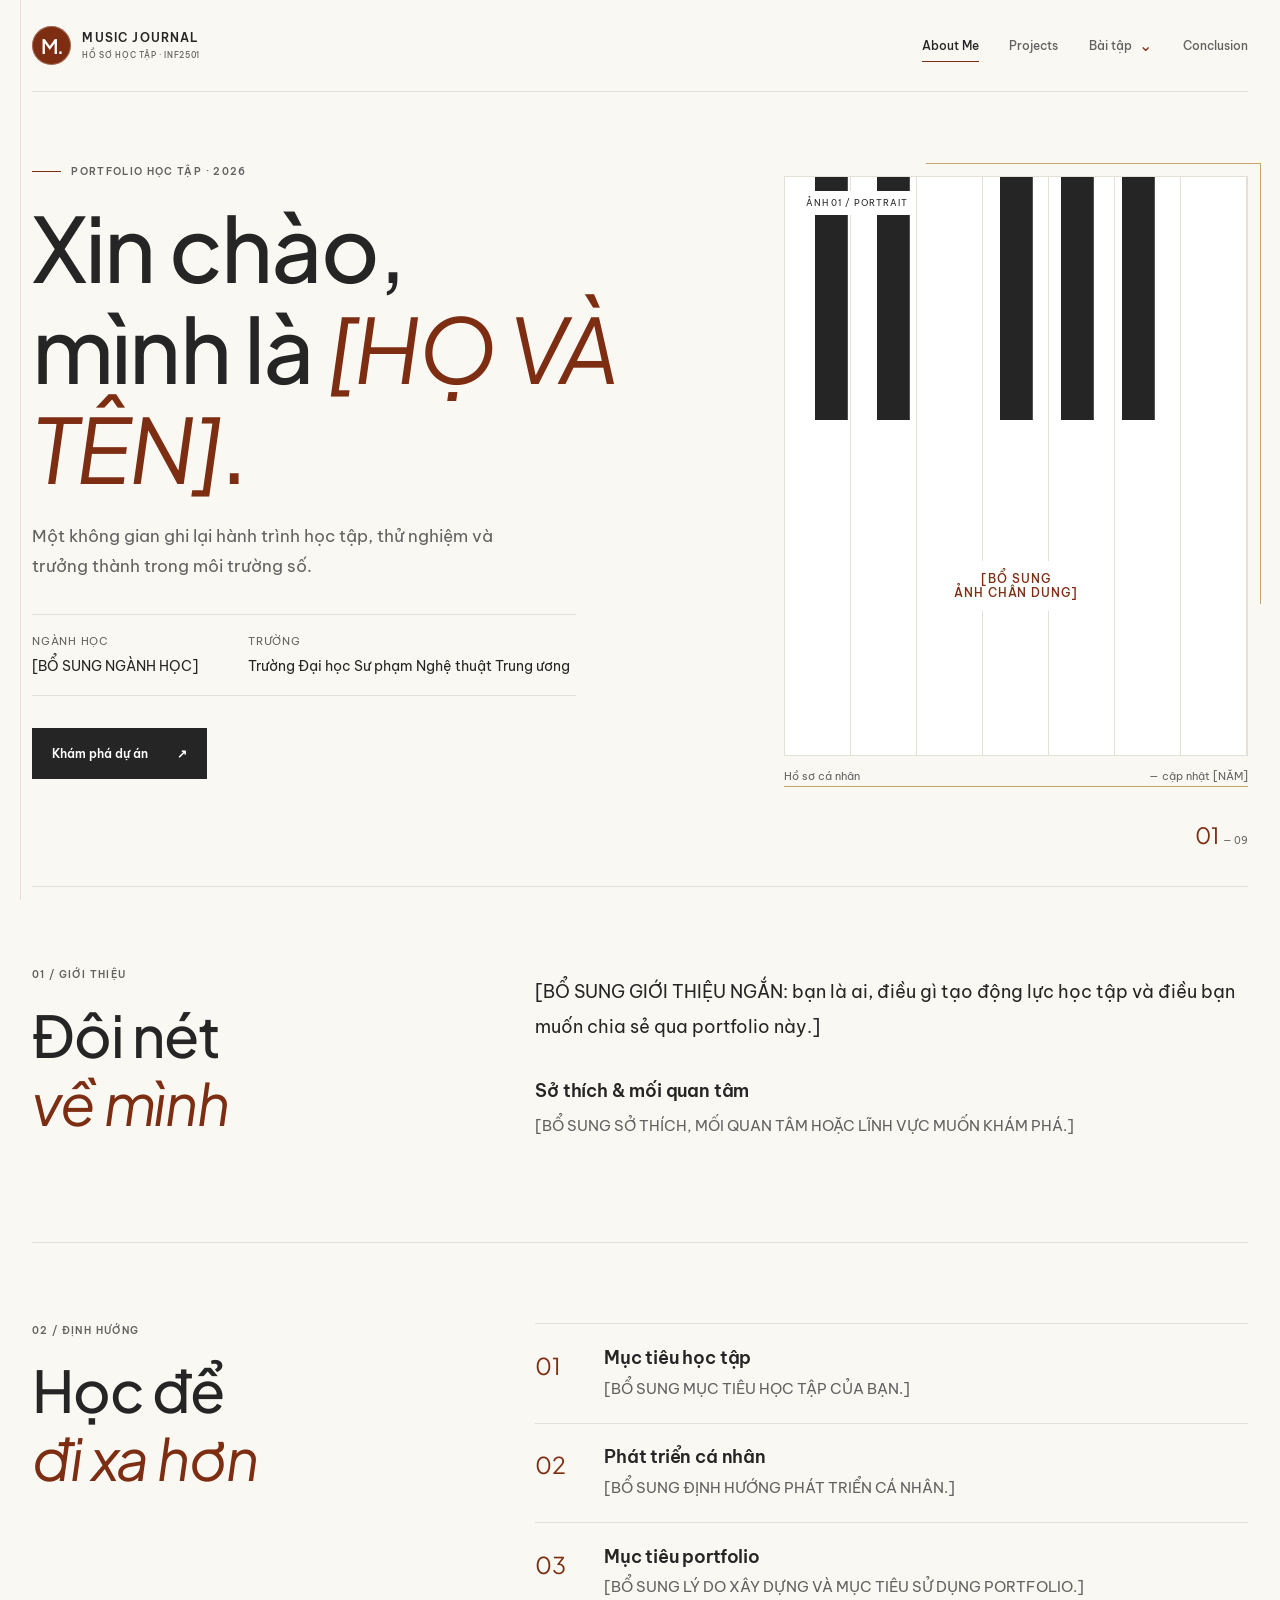
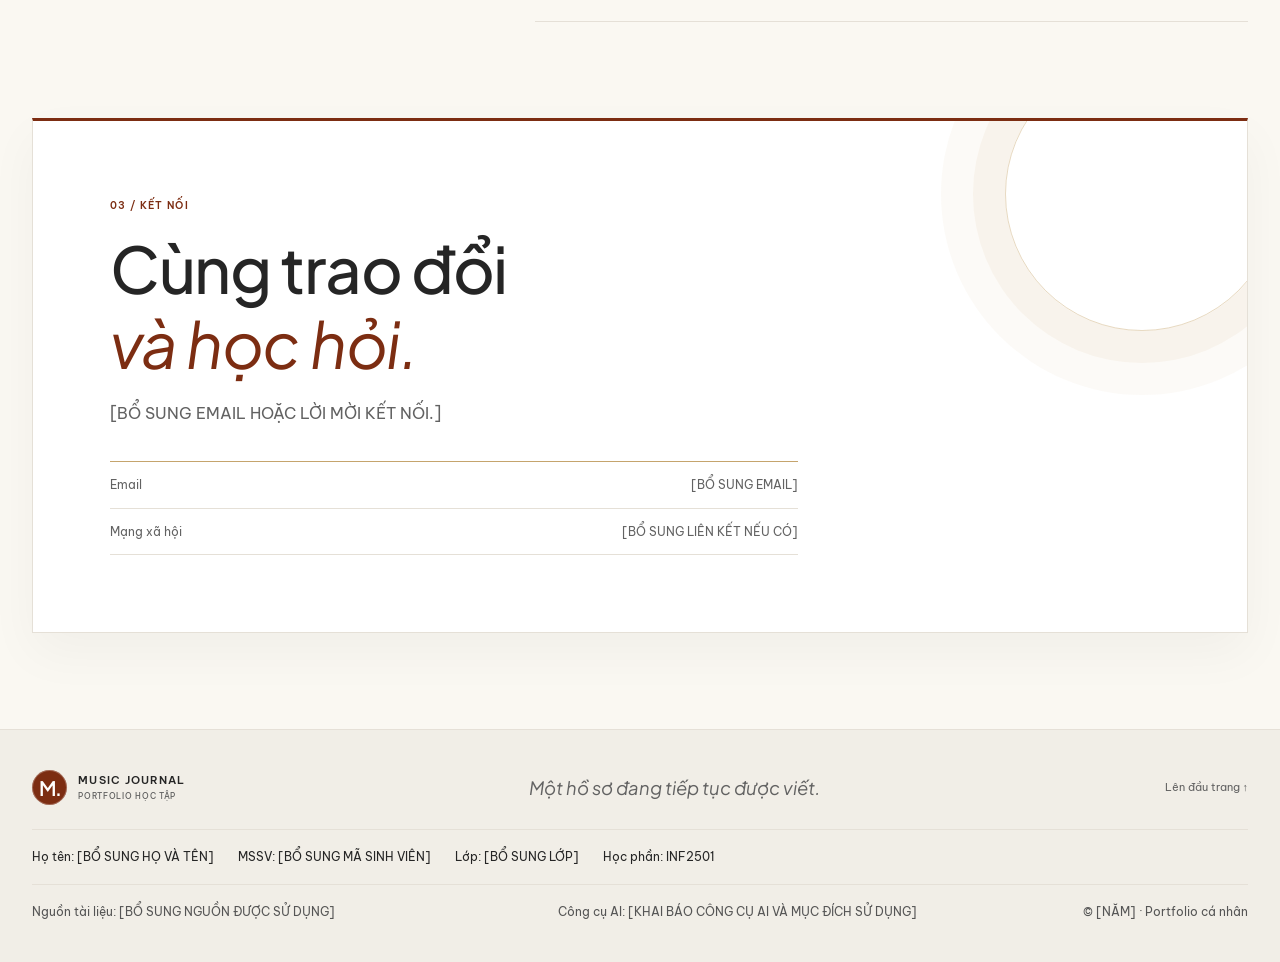
==== index.html @ 9651d05f "Initial commit" ====
<!doctype html>
<html lang="vi">
<head>
  <meta charset="utf-8">
  <meta name="viewport" content="width=device-width, initial-scale=1">
  <meta name="description" content="Portfolio học tập cá nhân — học phần Nhập môn Công nghệ số và ứng dụng trí tuệ nhân tạo, INF2501.">
  <meta name="theme-color" content="#faf8f2">
  <title>About Me — Music Journal | INF2501</title>
  <link rel="icon" href="assets/images/favicon.svg" type="image/svg+xml">
  <link rel="stylesheet" href="assets/css/style.css">
  <script src="assets/js/main.js" defer></script>
</head>
<body>
  <a class="skip-link" href="#main">Bỏ qua điều hướng</a>
  <header class="site-header">
    <a class="wordmark" href="index.html" aria-label="Music Journal — trang About Me"><span class="wordmark__mark" aria-hidden="true">M.</span><span>MUSIC JOURNAL<small>HỒ SƠ HỌC TẬP · INF2501</small></span></a>
    <nav class="site-nav" id="primary-navigation" aria-label="Điều hướng chính">
      <a href="index.html" aria-current="page">About Me</a>
      <a href="projects.html">Projects</a>
      <details class="nav-dropdown">
        <summary><span>Bài tập</span><span aria-hidden="true">⌄</span></summary>
        <ul class="nav-dropdown__list">
          <li><a href="projects/bai-tap-1.html">Bài tập 01</a></li><li><a href="projects/bai-tap-2.html">Bài tập 02</a></li>
          <li><a href="projects/bai-tap-3.html">Bài tập 03</a></li><li><a href="projects/bai-tap-4.html">Bài tập 04</a></li>
          <li><a href="projects/bai-tap-5.html">Bài tập 05</a></li><li><a href="projects/bai-tap-6.html">Bài tập 06</a></li>
        </ul>
      </details>
      <a href="conclusion.html">Conclusion</a>
    </nav>
    <button class="menu-toggle" type="button" aria-expanded="false" aria-controls="primary-navigation"><span class="menu-toggle__label">Mở menu</span><span class="menu-toggle__icon" aria-hidden="true"></span></button>
  </header>
  <main id="main">
    <section class="hero page-shell" aria-labelledby="hero-title">
      <div class="hero__copy">
        <p class="eyebrow"><span class="eyebrow__rule" aria-hidden="true"></span> PORTFOLIO HỌC TẬP · 2026</p>
        <h1 id="hero-title">Xin chào,<br>mình là <em>[HỌ VÀ TÊN]</em><span class="hero__period">.</span></h1>
        <p class="hero__intro">Một không gian ghi lại hành trình học tập, thử nghiệm và trưởng thành trong môi trường số.</p>
        <dl class="profile-facts">
          <div><dt>Ngành học</dt><dd>[BỔ SUNG NGÀNH HỌC]</dd></div>
          <div><dt>Trường</dt><dd>Trường Đại học Sư phạm Nghệ thuật Trung ương</dd></div>
        </dl>
        <a class="button button--primary" href="projects.html">Khám phá dự án <span aria-hidden="true">↗</span></a>
      </div>
      <figure class="portrait-frame">
        <div class="media-placeholder media-placeholder--portrait" role="img" aria-label="Vị trí bổ sung ảnh chân dung cá nhân">
          <span class="media-placeholder__index">ẢNH 01 / PORTRAIT</span><span class="media-placeholder__prompt">[BỔ SUNG<br>ẢNH CHÂN DUNG]</span>
        </div>
        <figcaption>Hồ sơ cá nhân <span>— cập nhật [NĂM]</span></figcaption>
      </figure>
      <div class="hero__index" aria-hidden="true">01 <span>— 09</span></div>
    </section>

    <section class="intro-section page-shell section-rule" aria-labelledby="intro-title">
      <div class="section-heading"><p class="eyebrow">01 / GIỚI THIỆU</p><h2 id="intro-title">Đôi nét<br><em>về mình</em></h2></div>
      <div class="prose"><p>[BỔ SUNG GIỚI THIỆU NGẮN: bạn là ai, điều gì tạo động lực học tập và điều bạn muốn chia sẻ qua portfolio này.]</p><h3>Sở thích & mối quan tâm</h3><p>[BỔ SUNG SỞ THÍCH, MỐI QUAN TÂM HOẶC LĨNH VỰC MUỐN KHÁM PHÁ.]</p></div>
    </section>

    <section class="goals-section page-shell section-rule" aria-labelledby="goals-title">
      <div class="section-heading"><p class="eyebrow">02 / ĐỊNH HƯỚNG</p><h2 id="goals-title">Học để<br><em>đi xa hơn</em></h2></div>
      <div class="goal-list">
        <article class="goal-item"><span class="goal-item__number">01</span><div><h3>Mục tiêu học tập</h3><p>[BỔ SUNG MỤC TIÊU HỌC TẬP CỦA BẠN.]</p></div></article>
        <article class="goal-item"><span class="goal-item__number">02</span><div><h3>Phát triển cá nhân</h3><p>[BỔ SUNG ĐỊNH HƯỚNG PHÁT TRIỂN CÁ NHÂN.]</p></div></article>
        <article class="goal-item"><span class="goal-item__number">03</span><div><h3>Mục tiêu portfolio</h3><p>[BỔ SUNG LÝ DO XÂY DỰNG VÀ MỤC TIÊU SỬ DỤNG PORTFOLIO.]</p></div></article>
      </div>
    </section>

    <section class="contact-band page-shell" aria-labelledby="contact-title">
      <p class="eyebrow">03 / KẾT NỐI</p><h2 id="contact-title">Cùng trao đổi<br><em>và học hỏi.</em></h2>
      <p>[BỔ SUNG EMAIL HOẶC LỜI MỜI KẾT NỐI.]</p>
      <ul class="link-list"><li><span>Email</span><span>[BỔ SUNG EMAIL]</span></li><li><span>Mạng xã hội</span><span>[BỔ SUNG LIÊN KẾT NẾU CÓ]</span></li></ul>
    </section>
  </main>
  <footer class="site-footer">
    <div class="site-footer__top"><a class="wordmark wordmark--footer" href="index.html"><span class="wordmark__mark" aria-hidden="true">M.</span><span>MUSIC JOURNAL<small>PORTFOLIO HỌC TẬP</small></span></a><p>Một hồ sơ đang tiếp tục được viết.</p><a class="back-to-top" href="#main">Lên đầu trang ↑</a></div>
    <div class="site-footer__meta"><span>Họ tên: [BỔ SUNG HỌ VÀ TÊN]</span><span>MSSV: [BỔ SUNG MÃ SINH VIÊN]</span><span>Lớp: [BỔ SUNG LỚP]</span><span>Học phần: INF2501</span></div>
    <div class="site-footer__credits"><p>Nguồn tài liệu: [BỔ SUNG NGUỒN ĐƯỢC SỬ DỤNG]</p><p>Công cụ AI: [KHAI BÁO CÔNG CỤ AI VÀ MỤC ĐÍCH SỬ DỤNG]</p><small>© [NĂM] · Portfolio cá nhân</small></div>
  </footer>
</body>
</html>
---- assets/css/style.css ----
@import url("https://fonts.googleapis.com/css2?family=Be+Vietnam+Pro:wght@400;500;600;700&family=Plus+Jakarta+Sans:wght@400;500;600;700&display=swap");

:root {
  color-scheme: light;
  --paper: #faf8f2;
  --surface: #ffffff;
  --ink: #252525;
  --muted: #626262;
  --accent: #7c2d12;
  --moss: #626262;
  --line: #e5e0d7;
  --line-dark: #c5a46d;
  --display: "Plus Jakarta Sans", "Segoe UI", Arial, sans-serif;
  --sans: "Be Vietnam Pro", "Segoe UI", Arial, sans-serif;
  --space-1: 0.5rem;
  --space-2: 1rem;
  --space-3: 1.5rem;
  --space-4: 2rem;
  --space-5: 3rem;
  --space-6: 4rem;
  --space-7: 6rem;
  --shell: 75rem;
  --ease: 180ms ease;
}

* {
  box-sizing: border-box;
}

html {
  scroll-behavior: smooth;
  scroll-padding-top: 6rem;
}

body {
  min-width: 0;
  margin: 0;
  color: var(--ink);
  background: var(--paper);
  font-family: var(--sans);
  font-size: 0.95rem;
  line-height: 1.75;
  text-rendering: optimizeLegibility;
  -webkit-font-smoothing: antialiased;
}

body::before {
  position: fixed;
  z-index: -1;
  inset: 0 auto 0 max(1.25rem, calc((100vw - var(--shell)) / 2 - 2rem));
  width: 1px;
  background: rgb(166 70 50 / 12%);
  content: "";
  pointer-events: none;
}

::selection {
  color: var(--surface);
  background: var(--accent);
}

a {
  color: inherit;
  text-decoration: none;
}

a:hover {
  color: var(--accent);
}

a:focus-visible,
button:focus-visible,
summary:focus-visible {
  outline: 2px solid var(--accent);
  outline-offset: 4px;
}

button,
input,
textarea,
select {
  font: inherit;
}

img,
video,
iframe,
embed,
object {
  display: block;
  max-width: 100%;
}

figure,
p,
h1,
h2,
h3,
dl,
ul,
ol {
  margin-top: 0;
}

figure {
  margin-inline: 0;
}

h1,
h2,
h3 {
  color: var(--ink);
}

h1,
h2 {
  font-family: var(--display);
  font-weight: 500;
  letter-spacing: -0.02em;
  line-height: 1.17;
}

h1 em,
h2 em {
  color: var(--accent);
  font-weight: 400;
}

.page-shell {
  width: min(var(--shell), calc(100% - 3rem));
  margin-inline: auto;
}

.skip-link {
  position: fixed;
  z-index: 20;
  top: 0.75rem;
  left: 0.75rem;
  padding: 0.65rem 1rem;
  transform: translateY(-160%);
  color: var(--surface);
  background: var(--ink);
}

.skip-link:focus {
  transform: translateY(0);
}

/* Shared masthead and navigation */
.site-header {
  position: relative;
  z-index: 10;
  display: flex;
  min-height: 5.5rem;
  align-items: center;
  justify-content: space-between;
  gap: var(--space-4);
  width: min(var(--shell), calc(100% - 3rem));
  margin-inline: auto;
  border-bottom: 1px solid var(--line);
}

.wordmark {
  display: inline-flex;
  flex: 0 0 auto;
  align-items: center;
  gap: 0.7rem;
  color: var(--ink);
  font-size: 0.73rem;
  font-weight: 600;
  letter-spacing: 0.12em;
  line-height: 1.25;
}

.wordmark:hover {
  color: var(--ink);
}

.wordmark__mark {
  display: grid;
  width: 2.45rem;
  aspect-ratio: 1;
  place-items: center;
  color: var(--paper);
  background: var(--ink);
  font-family: var(--display);
  font-size: 1.25rem;
  letter-spacing: -0.06em;
}

.wordmark small {
  display: block;
  margin-top: 0.28rem;
  color: var(--muted);
  font-size: 0.53rem;
  font-weight: 500;
  letter-spacing: 0.1em;
}

.site-nav {
  display: flex;
  align-items: center;
  gap: clamp(1.1rem, 2.4vw, 2.25rem);
  color: var(--muted);
  font-size: 0.78rem;
  font-weight: 500;
}

.site-nav > a,
.nav-dropdown summary {
  position: relative;
  display: inline-flex;
  min-height: 2.75rem;
  align-items: center;
  gap: 0.45rem;
  transition: color var(--ease);
}

.site-nav > a::after,
.nav-dropdown summary::after {
  position: absolute;
  right: 0;
  bottom: 0.35rem;
  left: 0;
  height: 1px;
  transform: scaleX(0);
  transform-origin: left;
  background: var(--accent);
  content: "";
  transition: transform var(--ease);
}

.site-nav > a:hover,
.nav-dropdown summary:hover {
  color: var(--ink);
}

.site-nav > a:hover::after,
.site-nav > a[aria-current="page"]::after,
.nav-dropdown summary:hover::after {
  transform: scaleX(1);
}

.site-nav > a[aria-current="page"] {
  color: var(--ink);
}

.nav-dropdown {
  position: relative;
}

.nav-dropdown summary {
  cursor: pointer;
  list-style: none;
}

.nav-dropdown summary::-webkit-details-marker {
  display: none;
}

.nav-dropdown summary > span:last-child {
  color: var(--accent);
  font-size: 1rem;
  transition: transform var(--ease);
}

.nav-dropdown[open] summary > span:last-child {
  transform: rotate(180deg);
}

.nav-dropdown__list {
  position: absolute;
  top: calc(100% + 0.55rem);
  left: -1rem;
  display: grid;
  min-width: 12.5rem;
  gap: 0.15rem;
  margin: 0;
  padding: 0.65rem;
  border: 1px solid var(--line);
  background: var(--surface);
  box-shadow: 0 1rem 2rem rgb(32 37 34 / 9%);
  list-style: none;
}

.nav-dropdown__list a {
  display: block;
  padding: 0.55rem 0.7rem;
  color: var(--muted);
  font-size: 0.74rem;
  transition: color var(--ease), background var(--ease);
}

.nav-dropdown__list a:hover,
.nav-dropdown__list a[aria-current="page"] {
  color: var(--accent);
  background: var(--paper);
}

.menu-toggle {
  display: none;
  border: 0;
  color: var(--ink);
  background: transparent;
  cursor: pointer;
}

.menu-toggle__label {
  font-size: 0.72rem;
}

.menu-toggle__icon {
  display: inline-block;
  width: 1.15rem;
  height: 0.75rem;
  border-top: 1px solid currentColor;
  border-bottom: 1px solid currentColor;
}

/* Type and recurring editorial details */
.eyebrow {
  display: flex;
  align-items: center;
  gap: 0.65rem;
  margin-bottom: 1.1rem;
  color: var(--moss);
  font-size: 0.65rem;
  font-weight: 600;
  letter-spacing: 0.13em;
  line-height: 1.5;
}

.eyebrow__rule {
  display: inline-block;
  width: 1.8rem;
  height: 1px;
  background: var(--accent);
}

.section-rule {
  border-top: 1px solid var(--line);
}

.section-heading h2 {
  margin-bottom: 0;
  font-size: clamp(2.5rem, 4vw, 4.1rem);
}

.prose,
.assignment-section__content {
  max-width: 43rem;
  color: var(--muted);
}

.prose p,
.assignment-section__content > p {
  margin-bottom: 1.4rem;
}

.prose h3,
.assignment-section__content h3 {
  margin: 2.2rem 0 0.65rem;
  color: var(--ink);
  font-family: var(--display);
  font-size: 1.55rem;
  font-weight: 400;
  line-height: 1.25;
}

/* About: portrait-led opening and personal notes */
.hero {
  position: relative;
  display: grid;
  min-height: 41rem;
  grid-template-columns: minmax(0, 1.12fr) minmax(18rem, 0.88fr);
  align-items: center;
  gap: clamp(3rem, 8vw, 8rem);
  padding-block: 5rem var(--space-7);
}

.hero__copy {
  position: relative;
  z-index: 1;
  padding-bottom: 1.2rem;
}

.hero h1 {
  max-width: 11ch;
  margin-bottom: 1.5rem;
  font-size: clamp(4rem, 7.5vw, 7.4rem);
  line-height: 0.98;
}

.hero h1 em {
  overflow-wrap: anywhere;
}

.hero__period {
  color: var(--accent);
}

.hero__intro {
  max-width: 34rem;
  margin-bottom: var(--space-4);
  color: var(--muted);
  font-size: 1.02rem;
}

.profile-facts {
  display: grid;
  max-width: 34rem;
  grid-template-columns: 0.75fr 1.25fr;
  gap: 1.2rem;
  margin: 0 0 2rem;
  padding-block: 1.1rem;
  border-top: 1px solid var(--line);
  border-bottom: 1px solid var(--line);
}

.profile-facts dt {
  margin-bottom: 0.25rem;
  color: var(--muted);
  font-size: 0.68rem;
  letter-spacing: 0.07em;
  text-transform: uppercase;
}

.profile-facts dd {
  margin: 0;
  color: var(--ink);
  font-size: 0.78rem;
  line-height: 1.6;
}

.button {
  display: inline-flex;
  min-height: 3.2rem;
  align-items: center;
  justify-content: center;
  gap: 1.8rem;
  padding: 0.75rem 1.2rem;
  border: 1px solid var(--ink);
  font-size: 0.77rem;
  font-weight: 600;
  transition: color var(--ease), background var(--ease), border-color var(--ease), transform var(--ease);
}

.button--primary {
  color: var(--surface);
  background: var(--ink);
}

.button--primary:hover {
  transform: translateY(-2px);
  border-color: var(--accent);
  color: var(--surface);
  background: var(--accent);
}

.portrait-frame {
  position: relative;
  width: 100%;
  max-width: 28rem;
  justify-self: end;
  margin: 0;
}

.portrait-frame::before {
  position: absolute;
  z-index: -1;
  top: -1.1rem;
  right: -1.1rem;
  width: 72%;
  height: 72%;
  border-top: 1px solid var(--accent);
  border-right: 1px solid var(--accent);
  content: "";
}

.media-placeholder {
  position: relative;
  display: grid;
  overflow: hidden;
  place-items: center;
  border: 1px solid var(--line);
  color: var(--muted);
  background-color: #e9e5db;
  background-image:
    linear-gradient(135deg, transparent 49.8%, rgb(83 102 90 / 12%) 50%, transparent 50.2%),
    linear-gradient(45deg, transparent 49.8%, rgb(83 102 90 / 9%) 50%, transparent 50.2%);
  background-size: 3.25rem 3.25rem;
}

.media-placeholder--portrait {
  min-height: 31rem;
  aspect-ratio: 4 / 5;
  background-color: #e8e4d9;
}

.media-placeholder__prompt {
  max-width: 90%;
  color: var(--moss);
  font-family: var(--display);
  font-size: clamp(1.35rem, 2.4vw, 2rem);
  line-height: 1.15;
  text-align: center;
}

.media-placeholder__index {
  position: absolute;
  right: 0.9rem;
  bottom: 0.8rem;
  color: var(--muted);
  font-size: 0.58rem;
  letter-spacing: 0.1em;
}

.portrait-frame .media-placeholder__index {
  top: 0.9rem;
  right: auto;
  bottom: auto;
  left: 0.9rem;
}

.portrait-frame figcaption {
  display: flex;
  justify-content: space-between;
  gap: 1rem;
  padding-top: 0.7rem;
  color: var(--muted);
  font-size: 0.68rem;
}

.hero__index {
  position: absolute;
  right: 0;
  bottom: 2rem;
  color: var(--accent);
  font-family: var(--display);
  font-size: 1.4rem;
}

.hero__index span {
  color: var(--muted);
  font-family: var(--sans);
  font-size: 0.65rem;
}

.intro-section,
.goals-section {
  display: grid;
  grid-template-columns: minmax(13rem, 0.72fr) minmax(0, 1.28fr);
  gap: clamp(2rem, 8vw, 8rem);
  padding-block: 5.5rem;
}

.intro-section .prose {
  padding-top: 0.5rem;
  font-size: 0.96rem;
}

.intro-section .prose > p:first-child {
  color: var(--ink);
  font-size: 1.12rem;
  line-height: 1.9;
}

.goal-list {
  border-top: 1px solid var(--line);
}

.goal-item {
  display: grid;
  grid-template-columns: 3.3rem 1fr;
  gap: 1rem;
  padding: var(--space-3) 0;
  border-bottom: 1px solid var(--line);
}

.goal-item__number {
  color: var(--accent);
  font-family: var(--display);
  font-size: 1.45rem;
}

.goal-item h3 {
  margin-bottom: 0.35rem;
  font-family: var(--display);
  font-size: 1.4rem;
  font-weight: 400;
}

.goal-item p {
  max-width: 38rem;
  margin-bottom: 0;
  color: var(--muted);
}

.contact-band {
  position: relative;
  overflow: hidden;
  margin-block: 1rem 6rem;
  padding: clamp(2rem, 5vw, 4.5rem);
  color: var(--paper);
  background: var(--ink);
}

.contact-band::after {
  position: absolute;
  top: -4rem;
  right: -2rem;
  width: 17rem;
  aspect-ratio: 1;
  border: 1px solid rgb(245 242 234 / 15%);
  border-radius: 50%;
  box-shadow: 0 0 0 2rem rgb(245 242 234 / 3%), 0 0 0 4rem rgb(245 242 234 / 2%);
  content: "";
  pointer-events: none;
}

.contact-band .eyebrow,
.contact-band h2,
.contact-band > p {
  position: relative;
  z-index: 1;
  color: var(--paper);
}

.contact-band h2 {
  margin-bottom: 1.2rem;
  font-size: clamp(2.8rem, 5vw, 5rem);
}

.contact-band h2 em {
  color: #d9947f;
}

.contact-band > p:not(.eyebrow) {
  max-width: 36rem;
  color: #d4d1c8;
}

.link-list {
  position: relative;
  z-index: 1;
  max-width: 43rem;
  margin: 2.1rem 0 0;
  padding: 0;
  border-top: 1px solid rgb(245 242 234 / 25%);
  list-style: none;
}

.link-list li {
  display: flex;
  justify-content: space-between;
  gap: 1rem;
  padding: 0.75rem 0;
  border-bottom: 1px solid rgb(245 242 234 / 18%);
  color: #d4d1c8;
  font-size: 0.78rem;
}

/* Projects: an alternating editorial grid, not a uniform card wall */
.page-hero {
  position: relative;
  padding-block: 6.5rem 4rem;
}

.page-hero h1 {
  max-width: 11ch;
  margin-bottom: 1.5rem;
  font-size: clamp(4rem, 8vw, 7.5rem);
}

.page-hero__lead {
  max-width: 39rem;
  margin-bottom: 1.3rem;
  color: var(--muted);
  font-size: 1rem;
}

.page-hero__note {
  display: flex;
  align-items: center;
  gap: 0.65rem;
  color: var(--moss);
  font-size: 0.68rem;
  font-weight: 600;
  letter-spacing: 0.1em;
  text-transform: uppercase;
}

.page-hero__note span {
  color: var(--accent);
}

.project-grid {
  display: grid;
  grid-template-columns: repeat(12, minmax(0, 1fr));
  column-gap: clamp(1.25rem, 3vw, 3rem);
  row-gap: var(--space-6);
  padding-bottom: 7rem;
}

.project-card {
  grid-column: span 5;
  min-width: 0;
}

.project-card--featured .project-card__media {
  aspect-ratio: 1.55 / 1;
}

.project-card__media--alt {
  background-color: #e4e6dc;
  background-image:
    linear-gradient(135deg, transparent 49.8%, rgb(166 70 50 / 12%) 50%, transparent 50.2%),
    linear-gradient(45deg, transparent 49.8%, rgb(83 102 90 / 10%) 50%, transparent 50.2%);
}

.project-card:nth-child(3n + 1) {
  grid-column: span 7;
}

.project-card:nth-child(3n + 2) {
  grid-column: 8 / span 5;
  margin-top: 4.5rem;
}

.project-card:nth-child(3n) {
  grid-column: 2 / span 5;
  margin-top: -1.5rem;
}

.project-card__media {
  position: relative;
  display: grid;
  min-height: clamp(11rem, 24vw, 15rem);
  aspect-ratio: 1.42 / 1;
  overflow: hidden;
  place-items: center;
  border: 1px solid var(--line);
  background-color: #e9e5db;
  background-image:
    linear-gradient(135deg, transparent 49.8%, rgb(83 102 90 / 15%) 50%, transparent 50.2%),
    linear-gradient(45deg, transparent 49.8%, rgb(83 102 90 / 11%) 50%, transparent 50.2%);
  background-size: 3.7rem 3.7rem;
  transition: border-color var(--ease), background-color var(--ease);
}

.project-card:nth-child(3n + 2) .project-card__media {
  background-color: #e4e6dc;
  background-image:
    linear-gradient(135deg, transparent 49.8%, rgb(166 70 50 / 12%) 50%, transparent 50.2%),
    linear-gradient(45deg, transparent 49.8%, rgb(83 102 90 / 10%) 50%, transparent 50.2%);
}

.project-card__media:hover {
  border-color: var(--accent);
  background-color: #e3dfd4;
}

.project-card__image-label {
  color: var(--moss);
  font-family: var(--display);
  font-size: clamp(1.3rem, 2.1vw, 2rem);
}

.project-card__image-index {
  position: absolute;
  right: 0.9rem;
  bottom: 0.75rem;
  color: var(--muted);
  font-size: 0.58rem;
  letter-spacing: 0.1em;
}

.project-card__body {
  position: relative;
  padding: 1.35rem 0.4rem 0 0;
}

.project-card__body .eyebrow {
  margin-bottom: 0.7rem;
  font-size: 0.59rem;
}

.project-card__body h2 {
  max-width: 19ch;
  margin-bottom: 0.65rem;
  font-size: clamp(1.65rem, 2.7vw, 2.55rem);
  line-height: 1.16;
  transition: color var(--ease);
}

.project-card:hover .project-card__body h2 {
  color: var(--accent);
}

.project-card__body > p:not(.eyebrow) {
  margin-bottom: 1.1rem;
  color: var(--muted);
  font-size: 0.79rem;
}

.text-link {
  display: inline-flex;
  align-items: center;
  gap: 0.7rem;
  color: var(--ink);
  font-size: 0.73rem;
  font-weight: 600;
}

.text-link span {
  color: var(--accent);
  transition: transform var(--ease);
}

.text-link:hover span {
  transform: translate(3px, -3px);
}

/* Assignment pages */
.breadcrumbs {
  display: flex;
  align-items: center;
  gap: 0.65rem;
  padding-top: 1.5rem;
  color: var(--muted);
  font-size: 0.68rem;
}

.breadcrumbs a:hover {
  color: var(--accent);
}

.breadcrumbs span:last-child {
  color: var(--ink);
}

.assignment {
  padding-bottom: 2rem;
}

.assignment__hero {
  position: relative;
  min-height: 26rem;
  padding-block: 5rem 4.5rem;
  border-bottom: 1px solid var(--line);
}

.assignment__hero .eyebrow {
  max-width: 38rem;
}

.assignment__hero h1 {
  max-width: 14ch;
  margin: 2.2rem 0 1.2rem;
  font-size: clamp(3.35rem, 6.8vw, 6.4rem);
}

.assignment__lead {
  max-width: 38rem;
  margin-bottom: 0;
  color: var(--muted);
}

.assignment__counter {
  position: absolute;
  top: 4.7rem;
  right: 0;
  display: flex;
  align-items: baseline;
  gap: 0.35rem;
  color: var(--muted);
  font-size: 0.63rem;
  letter-spacing: 0.1em;
}

.assignment__counter strong {
  color: var(--accent);
  font-family: var(--display);
  font-size: 2.4rem;
  font-weight: 400;
  line-height: 1;
}

.assignment-section {
  display: grid;
  grid-template-columns: minmax(13rem, 0.76fr) minmax(0, 1.24fr);
  gap: clamp(2rem, 8vw, 8rem);
  padding-block: clamp(var(--space-5), 5vw, var(--space-6));
  border-bottom: 1px solid var(--line);
}

.assignment-section--products {
  border-bottom: 0;
}

.assignment-section__heading {
  align-self: start;
}

.assignment-section__heading .eyebrow {
  margin-bottom: 1.25rem;
}

.assignment-section__heading h2 {
  font-size: clamp(2.3rem, 4vw, 3.9rem);
}

.assignment-section__content {
  padding-top: 0.2rem;
}

.assignment-section__content h3:first-child {
  margin-top: 0;
}

.placeholder-steps {
  display: grid;
  gap: 0;
  margin: 0 0 2rem;
  padding: 0;
  counter-reset: step;
  list-style: none;
}

.placeholder-steps li {
  position: relative;
  min-height: 3.5rem;
  padding: 0.8rem 0 0.8rem 3.2rem;
  border-bottom: 1px solid var(--line);
  counter-increment: step;
}

.placeholder-steps li::before {
  position: absolute;
  top: 0.72rem;
  left: 0;
  color: var(--accent);
  content: "0" counter(step);
  font-family: var(--display);
  font-size: 1.2rem;
}

.product-showcase > h3 {
  margin-top: 2.5rem;
}

.product-showcase > h3:first-child {
  margin-top: 0;
}

.media-placeholder--wide {
  min-height: clamp(12rem, 25vw, 17rem);
  aspect-ratio: 16 / 8;
}

.caption {
  margin: 0.65rem 0 1.8rem;
  color: var(--muted);
  font-size: 0.68rem;
}

.embed-placeholder {
  display: flex;
  min-height: 9rem;
  align-items: center;
  gap: 1.4rem;
  margin-bottom: 1.5rem;
  padding: 1.5rem;
  border: 1px dashed var(--line-dark);
  background: rgb(255 254 250 / 65%);
}

.embed-placeholder > p {
  max-width: 34rem;
  margin: 0;
  color: var(--muted);
  font-size: 0.76rem;
  overflow-wrap: anywhere;
}

.embed-placeholder__icon {
  display: grid;
  flex: 0 0 3rem;
  width: 3rem;
  aspect-ratio: 1;
  place-items: center;
  border: 1px solid var(--line);
  color: var(--accent);
  font-size: 0.7rem;
  font-weight: 600;
}

.embed-placeholder--video {
  aspect-ratio: 16 / 8;
  justify-content: center;
  flex-direction: column;
  text-align: center;
}

.embed-placeholder--video > p {
  max-width: 26rem;
}

.embed-placeholder--video .embed-placeholder__icon {
  border-radius: 50%;
  font-size: 0.9rem;
}

.assignment-pagination {
  display: flex;
  align-items: stretch;
  justify-content: space-between;
  gap: 1rem;
  padding-block: 2rem 4rem;
}

.pagination-link {
  display: flex;
  min-width: 10rem;
  flex-direction: column;
  justify-content: center;
  gap: 0.2rem;
  padding: 0.8rem 1rem;
  border-left: 1px solid var(--line-dark);
  transition: border-color var(--ease), color var(--ease), background var(--ease);
}

.pagination-link:hover {
  border-color: var(--accent);
  background: rgb(255 254 250 / 55%);
}

.pagination-link span {
  color: var(--muted);
  font-size: 0.65rem;
}

.pagination-link strong {
  font-size: 0.78rem;
  font-weight: 600;
}

.pagination-link--previous {
  margin-left: auto;
}

.pagination-link--next {
  align-items: flex-end;
  border-right: 1px solid var(--line-dark);
  border-left: 0;
  text-align: right;
}

/* Conclusion: reflective article and linked chapter index */
.reflection-list {
  padding-bottom: 4.5rem;
}

.reflection-item {
  display: grid;
  grid-template-columns: minmax(3.5rem, 0.22fr) minmax(0, 1fr);
  gap: clamp(1rem, 4vw, 4rem);
  padding-block: 1.8rem;
  border-top: 1px solid var(--line);
}

.reflection-item:first-child {
  border-top: 0;
}

.reflection-item__number {
  color: var(--accent);
  font-family: var(--display);
  font-size: 1.65rem;
}

.reflection-item h2 {
  margin-bottom: 0.55rem;
  font-size: clamp(1.6rem, 2.6vw, 2.35rem);
}

.reflection-item p {
  max-width: 46rem;
  margin-bottom: 0;
  color: var(--muted);
}

.related-work {
  display: grid;
  grid-template-columns: minmax(13rem, 0.72fr) minmax(0, 1.28fr);
  gap: clamp(2rem, 8vw, 8rem);
  padding-block: 4.5rem 6rem;
}

.related-list {
  margin: 0;
  padding: 0;
  list-style: none;
}

.related-list li {
  border-bottom: 1px solid var(--line);
}

.related-list a {
  display: grid;
  grid-template-columns: 2.8rem minmax(0, 1fr) 1rem;
  align-items: center;
  gap: 0.7rem;
  padding: 0.85rem 0;
  font-size: 0.78rem;
  line-height: 1.55;
  transition: color var(--ease), padding var(--ease);
}

.related-list a:hover {
  padding-inline: 0.35rem;
}

.related-list a > span:first-child {
  color: var(--accent);
  font-family: var(--display);
  font-size: 1.15rem;
}

.related-list a > span:last-child {
  color: var(--accent);
}

/* Shared colophon */
.site-footer {
  padding: 2rem max(1.5rem, calc((100% - var(--shell)) / 2)) 1.5rem;
  border-top: 1px solid var(--line);
  background: #efebe2;
}

.site-footer__top {
  display: flex;
  align-items: center;
  justify-content: space-between;
  gap: 1.5rem;
  padding-bottom: 1.5rem;
}

.wordmark--footer {
  font-size: 0.67rem;
}

.wordmark--footer .wordmark__mark {
  width: 2.2rem;
}

.site-footer__top > p {
  margin: 0;
  color: var(--muted);
  font-family: var(--display);
  font-size: 1.15rem;
  font-style: italic;
}

.back-to-top {
  color: var(--muted);
  font-size: 0.68rem;
}

.back-to-top:hover {
  color: var(--accent);
}

.site-footer__meta {
  display: flex;
  flex-wrap: wrap;
  gap: 0.5rem 1.5rem;
  padding-block: 1rem;
  border-top: 1px solid var(--line);
  border-bottom: 1px solid var(--line);
  color: var(--ink);
  font-size: 0.68rem;
}

.site-footer__credits {
  display: grid;
  grid-template-columns: 1fr 1fr auto;
  gap: 0.75rem 1.5rem;
  align-items: end;
  padding-top: 1rem;
  color: var(--muted);
  font-size: 0.65rem;
}

.site-footer__credits p {
  margin: 0;
}

.site-footer__credits small {
  justify-self: end;
  font-size: inherit;
}

@media (min-width: 76rem) {
  .site-footer {
    padding-inline: max(1.5rem, calc((100% - var(--shell)) / 2));
  }
}

/* Tablet */
@media (max-width: 60rem) {
  :root {
    --space-7: 4.5rem;
  }

  .site-header {
    gap: 1rem;
  }

  .site-nav {
    gap: 1rem;
    font-size: 0.73rem;
  }

  .nav-dropdown__list {
    right: -0.5rem;
    left: auto;
  }

  .wordmark {
    gap: 0.5rem;
    font-size: 0.66rem;
  }

  .hero {
    min-height: 35rem;
    grid-template-columns: minmax(0, 1.05fr) minmax(16rem, 0.95fr);
    gap: 3rem;
  }

  .hero h1 {
    font-size: clamp(3.7rem, 7vw, 5.7rem);
  }

  .media-placeholder--portrait {
    min-height: 25rem;
  }

  .project-card:nth-child(3n + 1) {
    grid-column: span 7;
  }

  .project-card:nth-child(3n + 2) {
    grid-column: 8 / span 5;
    margin-top: 3rem;
  }

  .project-card:nth-child(3n) {
    grid-column: 1 / span 6;
    margin-top: -1rem;
  }

  .assignment-section,
  .related-work,
  .intro-section,
  .goals-section {
    gap: 3rem;
  }
}

/* Mobile and narrow tablet: keep every navigation link available without JS */
@media (max-width: 45rem) {
  body::before {
    display: none;
  }

  .page-shell,
  .site-header {
    width: min(100% - 2rem, var(--shell));
  }

  .site-header {
    min-height: auto;
    flex-wrap: wrap;
    gap: 0.25rem 1rem;
    padding-block: 0.8rem;
  }

  .site-nav {
    display: flex;
    order: 2;
    width: 100%;
    flex-wrap: wrap;
    justify-content: flex-start;
    gap: 0.1rem 1.2rem;
    padding-top: 0.5rem;
    border-top: 1px solid var(--line);
  }

  .site-nav > a,
  .nav-dropdown summary {
    min-height: 2.7rem;
  }

  .nav-dropdown__list {
    position: static;
    min-width: 0;
    grid-template-columns: repeat(2, minmax(0, 1fr));
    margin-bottom: 0.5rem;
    padding: 0.25rem;
    box-shadow: none;
  }

  .nav-dropdown__list a {
    padding: 0.5rem;
  }

  .js-enabled .menu-toggle {
    display: inline-flex;
    align-items: center;
    gap: 0.6rem;
  }

  .js-enabled .site-nav {
    display: none;
  }

  .js-enabled .site-nav.is-open {
    display: flex;
  }

  .hero {
    min-height: 0;
    grid-template-columns: minmax(0, 1fr);
    gap: 2.7rem;
    padding-block: 4.2rem 4.5rem;
  }

  .hero__copy {
    padding-bottom: 0;
  }

  .hero h1 {
    max-width: 10ch;
    font-size: clamp(3.4rem, 14vw, 5.7rem);
  }

  .hero__intro {
    font-size: 0.95rem;
  }

  .profile-facts {
    grid-template-columns: 0.75fr 1.25fr;
  }

  .portrait-frame {
    width: min(100% - 1rem, 25rem);
    justify-self: center;
  }

  .media-placeholder--portrait {
    min-height: 0;
  }

  .hero__index {
    right: 0;
    bottom: 1rem;
  }

  .intro-section,
  .goals-section,
  .related-work {
    grid-template-columns: minmax(0, 1fr);
    gap: 2rem;
    padding-block: 3.5rem;
  }

  .section-heading h2 {
    font-size: clamp(2.65rem, 11vw, 3.8rem);
  }

  .contact-band {
    width: calc(100% - 2rem);
    margin-bottom: 4rem;
    padding: 2rem 1.35rem;
  }

  .contact-band::after {
    right: -10rem;
  }

  .contact-band h2 {
    font-size: clamp(2.7rem, 11vw, 4rem);
  }

  .page-hero {
    padding-block: 4.5rem 2.8rem;
  }

  .page-hero h1 {
    font-size: clamp(3.6rem, 13vw, 5.6rem);
  }

  .project-grid {
    grid-template-columns: minmax(0, 1fr);
    row-gap: 2.8rem;
    padding-bottom: 4.5rem;
  }

  .project-card,
  .project-card:nth-child(3n + 1),
  .project-card:nth-child(3n + 2),
  .project-card:nth-child(3n) {
    grid-column: 1;
    margin-top: 0;
  }

  .project-card:nth-child(even) {
    width: 92%;
    justify-self: end;
  }

  .project-card__media {
    aspect-ratio: 1.35 / 1;
  }

  .project-card__body h2 {
    font-size: clamp(1.8rem, 8vw, 2.45rem);
  }

  .assignment__hero {
    min-height: 0;
    padding-block: 4rem 3rem;
  }

  .assignment__hero h1 {
    margin-top: 2rem;
    font-size: clamp(3.25rem, 12vw, 5rem);
  }

  .assignment__counter {
    position: static;
    margin: 1.5rem 0 -0.7rem;
  }

  .assignment-section {
    grid-template-columns: minmax(0, 1fr);
    gap: 1.4rem;
    padding-block: 3.25rem;
  }

  .assignment-section__heading,
  .assignment-section__content {
    min-width: 0;
  }

  .assignment-section__heading h2 {
    font-size: clamp(2.5rem, 10vw, 3.5rem);
  }

  .media-placeholder--wide {
    min-height: 12rem;
    aspect-ratio: 4 / 3;
  }

  .embed-placeholder {
    min-height: 8rem;
    gap: 1rem;
    padding: 1rem;
  }

  .embed-placeholder--video {
    aspect-ratio: 4 / 3;
  }

  .assignment-pagination {
    flex-wrap: wrap;
    justify-content: space-between;
    padding-block: 1.4rem 3rem;
  }

  .pagination-link {
    min-width: 0;
    flex: 1 1 40%;
  }

  .pagination-link:first-child {
    flex-basis: 100%;
  }

  .reflection-list {
    padding-bottom: 3rem;
  }

  .reflection-item {
    grid-template-columns: 2.3rem minmax(0, 1fr);
    gap: 0.8rem;
    padding-block: 1.35rem;
  }

  .reflection-item h2 {
    font-size: 1.7rem;
  }

  .related-list a {
    grid-template-columns: 2.3rem minmax(0, 1fr) 0.8rem;
    font-size: 0.73rem;
  }

  .site-footer {
    padding: 1.5rem 1rem 1.2rem;
  }

  .site-footer__top {
    flex-wrap: wrap;
    gap: 1rem;
  }

  .site-footer__top > p {
    order: 3;
    width: 100%;
    font-size: 1rem;
  }

  .site-footer__meta {
    gap: 0.5rem 1rem;
  }

  .site-footer__credits {
    grid-template-columns: 1fr;
    gap: 0.6rem;
  }

  .site-footer__credits small {
    justify-self: start;
  }
}

@media (max-width: 25rem) {
  body {
    font-size: 0.9rem;
  }

  .wordmark {
    font-size: 0.6rem;
  }

  .wordmark small {
    font-size: 0.48rem;
  }

  .site-nav {
    column-gap: 0.9rem;
    font-size: 0.7rem;
  }

  .profile-facts {
    grid-template-columns: 1fr;
    gap: 0.75rem;
  }

  .project-card:nth-child(even) {
    width: 100%;
  }

  .embed-placeholder {
    align-items: flex-start;
    flex-direction: column;
  }

  .assignment-pagination {
    gap: 0.5rem;
  }
}

@media (prefers-reduced-motion: no-preference) {
  .js-enabled .is-reveal {
    opacity: 0;
    transform: translateY(0.75rem);
    transition: opacity 480ms ease, transform 480ms ease;
  }

  .js-enabled .is-reveal.is-visible {
    opacity: 1;
    transform: translateY(0);
  }
}

@media (prefers-reduced-motion: reduce) {
  *,
  *::before,
  *::after {
    scroll-behavior: auto !important;
    animation-duration: 0.01ms !important;
    animation-iteration-count: 1 !important;
    transition-duration: 0.01ms !important;
  }
}

/* Music Journal: light editorial surfaces and restrained score details */
:root {
  --champagne: #c5a46d;
  --paper-shadow: #f1eee7;
}

body {
  background: var(--paper);
}

body::before {
  background: rgb(139 38 53 / 14%);
}

.site-header {
  border-bottom-color: var(--line-dark);
}

.wordmark {
  letter-spacing: 0.1em;
}

.wordmark__mark {
  color: #fff;
  background: var(--accent);
  box-shadow: inset 0 0 0 1px rgb(255 255 255 / 28%);
}

.wordmark small {
  letter-spacing: 0.08em;
}

.hero {
  isolation: isolate;
}

.hero::before {
  position: absolute;
  z-index: -1;
  top: 22%;
  right: 0;
  width: min(38%, 27rem);
  height: 7rem;
  background: repeating-linear-gradient(
    to bottom,
    transparent 0 1.25rem,
    rgb(197 164 109 / 34%) 1.25rem 1.31rem
  );
  content: "";
  pointer-events: none;
}

.hero__copy {
  z-index: 1;
}

.hero h1,
.page-hero h1,
.assignment__hero h1 {
  font-weight: 500;
  letter-spacing: -0.02em;
}

.hero h1 {
  max-width: 12ch;
}

.hero h1 em,
.page-hero h1 em,
.assignment__hero h1 em,
.section-heading h2 em {
  color: var(--accent);
}

.portrait-frame::before {
  top: -0.8rem;
  right: -0.8rem;
  border-color: var(--champagne);
}

.media-placeholder--portrait {
  position: relative;
  min-height: 31rem;
  background-color: #fff;
  background-size: 100% 100%;
  background-repeat: no-repeat;
  background-image: repeating-linear-gradient(
    90deg,
    #fff 0 calc(14.285% - 1px),
    #e5e0d7 calc(14.285% - 1px) 14.285%
  );
}

.media-placeholder--portrait::before {
  position: absolute;
  inset: 0 0 auto;
  height: 56%;
  background:
    linear-gradient(#252525, #252525) 7.1% 0 / 7.1% 100% no-repeat,
    linear-gradient(#252525, #252525) 21.4% 0 / 7.1% 100% no-repeat,
    linear-gradient(#252525, #252525) 50% 0 / 7.1% 100% no-repeat,
    linear-gradient(#252525, #252525) 64.3% 0 / 7.1% 100% no-repeat,
    linear-gradient(#252525, #252525) 78.6% 0 / 7.1% 100% no-repeat;
  content: "";
  pointer-events: none;
}

.media-placeholder--portrait .media-placeholder__prompt {
  position: relative;
  z-index: 1;
  margin-top: 52%;
  padding: 0.7rem 1rem;
  color: var(--accent);
  background: rgb(255 255 255 / 94%);
  font-family: var(--sans);
  font-size: 0.75rem;
  font-weight: 500;
  letter-spacing: 0.08em;
}

.media-placeholder--portrait .media-placeholder__index {
  z-index: 1;
  color: var(--ink);
  background: #fff;
  padding: 0.25rem 0.4rem;
}

.portrait-frame figcaption {
  border-bottom: 1px solid var(--champagne);
}

.section-rule {
  border-color: var(--line-dark);
}

.goal-list,
.goal-item,
.profile-facts,
.placeholder-steps li,
.assignment-section,
.related-list li,
.reflection-item {
  border-color: var(--line);
}

.goal-item__number,
.reflection-item__number {
  color: var(--accent);
}

.contact-band {
  border: 1px solid var(--line);
  border-top: 3px solid var(--accent);
  color: var(--ink);
  background: #fff;
  box-shadow: 0 1.25rem 3rem rgb(37 37 37 / 4%);
}

.contact-band::after {
  border-color: rgb(197 164 109 / 42%);
  box-shadow:
    0 0 0 2rem rgb(197 164 109 / 8%),
    0 0 0 4rem rgb(197 164 109 / 5%);
}

.contact-band .eyebrow,
.contact-band h2,
.contact-band > p {
  color: var(--ink);
}

.contact-band .eyebrow {
  color: var(--accent);
}

.contact-band h2 em {
  color: var(--accent);
}

.contact-band > p:not(.eyebrow),
.link-list li {
  color: var(--muted);
}

.link-list {
  border-color: var(--line-dark);
}

.link-list li {
  border-color: var(--line);
}

.page-hero {
  padding-top: 6rem;
}

.page-hero::after {
  display: block;
  width: min(22rem, 50%);
  height: 0.4rem;
  margin-top: 2rem;
  background: repeating-linear-gradient(
    to bottom,
    var(--champagne) 0 1px,
    transparent 1px 3px
  );
  content: "";
}

.project-card__media {
  border-color: var(--line);
  background-color: #fff;
  background-image:
    radial-gradient(ellipse at 68% 45%, rgb(139 38 53 / 16%) 0 0.3rem, transparent 0.34rem),
    repeating-linear-gradient(to bottom, transparent 0 1.45rem, rgb(197 164 109 / 28%) 1.45rem 1.5rem),
    repeating-linear-gradient(90deg, #fff 0 calc(14.285% - 1px), #e5e0d7 calc(14.285% - 1px) 14.285%);
  background-size: auto, 100% 7.5rem, auto;
  background-position: center, center, center;
  background-repeat: no-repeat, no-repeat, repeat;
  transition: border-color var(--ease), background-color var(--ease), transform var(--ease);
}

.project-card:nth-child(3n + 2) .project-card__media,
.project-card__media--alt {
  background-color: var(--paper-shadow);
}

.project-card:nth-child(3n + 2) .project-card__media {
  background-image:
    radial-gradient(ellipse at 68% 45%, rgb(139 38 53 / 16%) 0 0.3rem, transparent 0.34rem),
    repeating-linear-gradient(to bottom, transparent 0 1.45rem, rgb(197 164 109 / 28%) 1.45rem 1.5rem);
  background-size: auto, 100% 7.5rem;
  background-position: center;
  background-repeat: no-repeat;
}

.project-card__media:hover {
  transform: translateY(-3px);
  border-color: var(--champagne);
  background-color: #fff;
}

.project-card__image-label {
  padding: 0.55rem 0.8rem;
  border: 1px solid rgb(229 224 215 / 85%);
  color: var(--accent);
  background: rgb(255 255 255 / 92%);
  font-family: var(--sans);
  font-size: 0.7rem;
  font-weight: 500;
  letter-spacing: 0.06em;
}

.project-card__image-index {
  padding: 0.25rem 0.4rem;
  color: var(--ink);
  background: #fff;
}

.project-card__body {
  border-bottom: 1px solid var(--line);
}

.project-card__body .eyebrow {
  color: var(--accent);
}

.text-link {
  color: var(--accent);
}

.assignment__hero {
  border-bottom-color: var(--line-dark);
  background:
    repeating-linear-gradient(to bottom, transparent 0 2.3rem, rgb(197 164 109 / 18%) 2.3rem 2.36rem)
    right 0 top 4rem / min(28%, 14rem) 11.8rem no-repeat;
}

.assignment__hero .eyebrow {
  color: var(--accent);
}

.assignment__counter strong {
  color: var(--accent);
}

.assignment-section {
  position: relative;
  margin-block: 0.8rem;
  padding-inline: clamp(1rem, 3vw, 2rem);
  background: rgb(255 255 255 / 72%);
}

.assignment-section + .assignment-section {
  border-top: 1px solid var(--line);
}

.assignment-section__heading .eyebrow {
  color: var(--accent);
}

.assignment-section__content h3 {
  font-family: var(--sans);
  font-size: 1.02rem;
  font-weight: 600;
  letter-spacing: -0.02em;
}

.media-placeholder--wide {
  background-color: #fff;
  background-image:
    radial-gradient(ellipse at 68% 45%, rgb(139 38 53 / 14%) 0 0.3rem, transparent 0.34rem),
    repeating-linear-gradient(to bottom, transparent 0 1.6rem, rgb(197 164 109 / 27%) 1.6rem 1.66rem);
  background-size: auto, 100% 8rem;
  background-position: center;
  background-repeat: no-repeat;
}

.media-placeholder--wide .media-placeholder__prompt {
  padding: 0.5rem 0.8rem;
  color: var(--accent);
  background: rgb(255 255 255 / 93%);
  font-family: var(--sans);
  font-size: 0.72rem;
  font-weight: 500;
  letter-spacing: 0.06em;
}

.media-placeholder--wide .media-placeholder__index {
  padding: 0.25rem 0.4rem;
  color: var(--ink);
  background: #fff;
}

.embed-placeholder {
  border-color: var(--champagne);
  background: #fff;
}

.embed-placeholder__icon {
  color: var(--accent);
  border-color: var(--line-dark);
}

.assignment-pagination {
  border-top: 1px solid var(--line-dark);
}

.pagination-link {
  border-color: var(--champagne);
}

.pagination-link--next {
  border-right-color: var(--champagne);
}

.related-work {
  background: #fff;
}

.related-list li {
  border-color: var(--line);
}

.site-footer {
  border-top-color: var(--line-dark);
  background: #f1eee7;
}

.site-footer__meta {
  border-color: var(--line-dark);
}

.site-footer__credits {
  color: #555;
}

@media (max-width: 60rem) {
  .hero::before {
    top: 15%;
    width: 35%;
  }

  .media-placeholder--portrait {
    min-height: 24rem;
  }
}

@media (max-width: 45rem) {
  .hero::before {
    top: auto;
    right: 0.5rem;
    bottom: 7rem;
    width: 42%;
    height: 4.5rem;
  }

  .page-hero {
    padding-top: 4.5rem;
  }

  .assignment__hero {
    background-position: right 0 top 1.5rem;
    background-size: min(30%, 8rem) 8rem;
  }

  .assignment-section {
    margin-block: 0.5rem;
    padding-inline: 1rem;
  }

  .media-placeholder--portrait {
    min-height: 0;
  }
}

@media (max-width: 25rem) {
  .hero::before {
    width: 36%;
    opacity: 0.7;
  }

  .assignment-section {
    padding-inline: 0.75rem;
  }

  .assignment__hero {
    background-size: 6rem 7rem;
  }
}

/* Music Journal editorial system */
:root {
  --paper: #faf8f2;
  --surface: #ffffff;
  --ink: #252525;
  --muted: #626262;
  --accent: #7c2d12;
  --champagne: #c5a46d;
  --line: #e5e0d7;
  --line-dark: #c5a46d;
  --paper-shadow: #f1eee7;
  --sans: "Be Vietnam Pro", "Segoe UI", Arial, sans-serif;
  --display: "Plus Jakarta Sans", "Segoe UI", Arial, sans-serif;
  --shell: 78rem;
}

body {
  font-size: 1rem;
  line-height: 1.72;
}

h1,
h2 {
  font-family: var(--display);
  font-weight: 500;
  letter-spacing: -0.035em;
}

h1 em,
h2 em {
  color: var(--accent);
}

.page-shell,
.site-header {
  width: min(var(--shell), calc(100% - 4rem));
}

.site-header {
  min-height: 5.75rem;
  border-bottom-color: var(--line);
}

.section-rule {
  border-top-color: var(--line);
}

.assignment__hero {
  border-bottom-color: var(--line);
}

.assignment-pagination {
  border-top-color: var(--line);
}

.pagination-link,
.pagination-link--next {
  border-color: var(--line);
}

.site-footer {
  border-top-color: var(--line);
}

.site-footer__meta {
  border-color: var(--line);
}

.wordmark__mark {
  border-radius: 50%;
}

.site-nav > a,
.nav-dropdown summary {
  font-size: 0.78rem;
}

.nav-dropdown__list {
  border-color: var(--line);
}

.skip-link:focus {
  z-index: 30;
}

.hero {
  min-height: 43rem;
  grid-template-columns: minmax(0, 1.08fr) minmax(18rem, 0.82fr);
  gap: clamp(2.5rem, 7vw, 7rem);
  padding-block: 4.5rem 5.5rem;
}

.hero h1 {
  max-width: 11ch;
  font-size: clamp(4rem, 7vw, 7.2rem);
  line-height: 1.02;
}

.hero__intro {
  max-width: 32rem;
  font-size: 1.08rem;
}

.profile-facts dd {
  font-size: 0.88rem;
}

.portrait-frame {
  max-width: 29rem;
}

.media-placeholder--portrait {
  min-height: 0;
  aspect-ratio: 4 / 5;
}

.intro-section,
.goals-section,
.related-work {
  padding-block: 5rem;
  column-gap: clamp(3rem, 8vw, 8rem);
}

.section-heading h2 {
  font-size: clamp(2.8rem, 4.5vw, 4.5rem);
}

.prose,
.assignment-section__content {
  max-width: 44rem;
  font-size: 1rem;
}

.prose p,
.assignment-section__content > p,
.reflection-item p {
  max-width: 68ch;
}

.goal-item {
  padding-block: 1.35rem;
}

.goal-item p,
.project-card__body > p:not(.eyebrow) {
  font-size: 0.92rem;
}

.contact-band {
  padding: clamp(2.5rem, 6vw, 5rem);
}

.page-hero {
  padding-block: 6rem 4rem;
}

.page-hero h1 {
  max-width: 12ch;
  font-size: clamp(4rem, 7.5vw, 7rem);
}

.page-hero__lead {
  max-width: 42rem;
  font-size: 1.05rem;
}

.project-grid {
  row-gap: clamp(3rem, 6vw, 6rem);
  padding-bottom: 6rem;
}

.project-card__media {
  min-height: 0;
  aspect-ratio: 1.4 / 1;
  border-color: var(--line);
  background-color: var(--surface);
  background-image:
    repeating-linear-gradient(
      to bottom,
      transparent 0 1.2rem,
      rgb(197 164 109 / 22%) 1.2rem 1.24rem
    );
  background-size: 100% 7rem;
  background-position: center;
  background-repeat: no-repeat;
}

.project-card--featured .project-card__media {
  min-height: 0;
  aspect-ratio: 1.4 / 1;
}

.project-card:nth-child(3n + 2) .project-card__media,
.project-card__media--alt {
  background-image:
    repeating-linear-gradient(
      to bottom,
      transparent 0 1.2rem,
      rgb(197 164 109 / 22%) 1.2rem 1.24rem
    );
  background-size: 100% 7rem;
  background-position: center;
  background-repeat: no-repeat;
}

.project-card:nth-child(3n + 2) .project-card__media,
.project-card__media--alt {
  background-color: var(--paper-shadow);
}

.project-card__media:hover {
  transform: translateY(-2px);
  border-color: var(--champagne);
}

.project-card__image-label {
  color: var(--muted);
  font-family: var(--sans);
  font-size: 0.78rem;
}

.project-card__image-index {
  color: var(--accent);
}

.project-card__body h2 {
  font-size: clamp(1.7rem, 2.8vw, 2.45rem);
  line-height: 1.2;
}

.breadcrumbs {
  padding-top: 1.25rem;
  font-size: 0.76rem;
}

.assignment {
  max-width: 74rem;
}

.assignment__hero {
  min-height: 25rem;
  padding-block: 4.5rem 3.75rem;
  background:
    repeating-linear-gradient(
      to bottom,
      transparent 0 1.35rem,
      rgb(197 164 109 / 20%) 1.35rem 1.39rem
    )
    right 0 top 4rem / min(24%, 13rem) 7.2rem no-repeat;
}

.assignment__hero h1 {
  max-width: 13ch;
  font-size: clamp(3.5rem, 6vw, 6rem);
  line-height: 1.08;
}

.assignment__lead {
  max-width: 42rem;
  font-size: 1rem;
}

.assignment-section {
  grid-template-columns: minmax(13rem, 0.68fr) minmax(0, 1.32fr);
  gap: clamp(2rem, 7vw, 7rem);
  margin-block: 0;
  padding: clamp(2.5rem, 5vw, 4rem) clamp(1rem, 2.5vw, 2rem);
  background: transparent;
}

.assignment-section + .assignment-section {
  border-top: 0;
}

.assignment-section__heading h2 {
  font-size: clamp(2.5rem, 4vw, 3.8rem);
}

.assignment-section__content h3 {
  margin-top: 1.8rem;
  font-size: 1.1rem;
}

.assignment-section__content p,
.assignment-section__content li {
  font-size: 1rem;
}

.placeholder-steps li {
  padding-block: 0.9rem;
}

.media-placeholder--wide {
  min-height: 0;
  aspect-ratio: 16 / 9;
  border-color: var(--line);
  background-color: var(--surface);
  background-image:
    repeating-linear-gradient(
      to bottom,
      transparent 0 1.55rem,
      rgb(197 164 109 / 23%) 1.55rem 1.59rem
    );
  background-size: 100% 8rem;
}

.embed-placeholder {
  border-color: var(--line);
  background: var(--surface);
}

.assignment-pagination {
  min-height: 6rem;
  align-items: stretch;
}

.pagination-link {
  min-height: 4rem;
  justify-content: center;
  padding: 1rem;
  border-color: var(--line);
}

.reflection-list {
  max-width: 70rem;
}

.reflection-item {
  grid-template-columns: 4rem minmax(0, 1fr);
  gap: 1.5rem;
  padding-block: 1.75rem;
}

.reflection-item h2 {
  font-size: clamp(1.65rem, 2.5vw, 2.25rem);
}

.related-list a {
  min-height: 4rem;
  font-size: 0.92rem;
}

.site-footer {
  padding: 2.5rem max(2rem, calc((100% - var(--shell)) / 2));
}

.site-footer__meta,
.site-footer__credits {
  font-size: 0.78rem;
}

/* Each assignment chapter gets a distinct editorial rhythm without changing its content. */
.chapter .assignment__hero {
  border-top: 1px solid var(--line);
}

.chapter--files .assignment__hero {
  background-position: right 0 top 3.5rem;
}

.chapter--files #process {
  grid-template-columns: minmax(0, 0.58fr) minmax(0, 1.42fr);
}

.chapter--files #process .placeholder-steps {
  border-top: 1px solid var(--line);
}

.chapter--research #objectives {
  grid-template-columns: minmax(0, 0.9fr) minmax(0, 1.1fr);
}

.chapter--research #objectives .assignment-section__content {
  padding-left: clamp(1rem, 3vw, 2.5rem);
  border-left: 2px solid var(--champagne);
}

.chapter--research #process {
  grid-template-columns: minmax(0, 0.52fr) minmax(0, 1.48fr);
}

.chapter--research #products .product-showcase {
  max-width: 48rem;
}

.chapter--prompt #process .assignment-section__content {
  padding: clamp(1.25rem, 3vw, 2rem);
  border-left: 3px solid var(--accent);
  background: var(--paper-shadow);
}

.chapter--collaboration #process .placeholder-steps {
  padding-left: 0.75rem;
  border-left: 1px solid var(--champagne);
}

.chapter--collaboration #process {
  grid-template-columns: minmax(0, 0.5fr) minmax(0, 1.5fr);
}

.chapter--collaboration #process .placeholder-steps li {
  padding-left: 3.5rem;
}

.chapter--creative #products .product-showcase {
  max-width: 50rem;
}

.chapter--creative #products {
  grid-template-columns: minmax(0, 0.55fr) minmax(0, 1.45fr);
}

.chapter--creative #products .media-placeholder--wide {
  aspect-ratio: 3 / 2;
  border-width: 2px;
}

.chapter--integrity #objectives .assignment-section__content,
.chapter--integrity #process .assignment-section__content {
  padding-left: clamp(1rem, 3vw, 2.5rem);
  border-left: 2px solid var(--accent);
}

.chapter--integrity #objectives,
.chapter--integrity #process {
  grid-template-columns: minmax(0, 0.82fr) minmax(0, 1.18fr);
}

.chapter--integrity .assignment__counter strong {
  color: var(--accent);
}

body::before {
  background: rgb(124 45 18 / 12%);
}

.media-placeholder--portrait::before {
  height: 42%;
}

@media (max-width: 60rem) {
  .page-shell,
  .site-header {
    width: min(var(--shell), calc(100% - 3rem));
  }

  .hero {
    min-height: 36rem;
    gap: 2.5rem;
  }

  .hero h1 {
    font-size: clamp(3.8rem, 7vw, 5.7rem);
  }

  .assignment-section {
    gap: 2.25rem;
  }

  .site-footer {
    padding-inline: 1.5rem;
  }
}

@media (max-width: 48rem) {
  .page-shell,
  .site-header {
    width: min(var(--shell), calc(100% - 2rem));
  }

  .hero {
    min-height: 0;
    grid-template-columns: minmax(0, 1fr);
    gap: 2.5rem;
    padding-block: 3.5rem 4.5rem;
  }

  .hero h1,
  .page-hero h1 {
    font-size: clamp(3.5rem, 12vw, 5.5rem);
  }

  .portrait-frame {
    width: min(100%, 28rem);
    justify-self: center;
  }

  .portrait-frame::before {
    right: 0;
  }

  .contact-band::after {
    display: none;
  }

  .intro-section,
  .goals-section,
  .related-work {
    grid-template-columns: minmax(0, 1fr);
    gap: 1.75rem;
    padding-block: 3.25rem;
  }

  .project-grid {
    grid-template-columns: repeat(2, minmax(0, 1fr));
    gap: 2.5rem 1.5rem;
  }

  .project-card,
  .project-card:nth-child(3n + 1),
  .project-card:nth-child(3n + 2),
  .project-card:nth-child(3n) {
    grid-column: auto;
    width: auto;
    margin-top: 0;
  }

  .project-card:nth-child(even) {
    margin-top: 2.5rem;
  }

  .project-card__media {
    min-height: 0;
    aspect-ratio: 1.4 / 1;
  }

  .assignment__hero {
    min-height: 0;
    padding-block: 3.5rem;
    background-size: 8rem 6rem;
  }

  .assignment__hero h1 {
    max-width: 12ch;
    font-size: clamp(3.2rem, 10vw, 4.8rem);
  }

  .assignment-section {
    grid-template-columns: minmax(0, 1fr);
    gap: 1rem;
    padding: 2.5rem 0;
  }

  .chapter--files #process,
  .chapter--research #objectives,
  .chapter--research #process,
  .chapter--collaboration #process,
  .chapter--creative #products,
  .chapter--integrity #objectives,
  .chapter--integrity #process {
    grid-template-columns: minmax(0, 1fr);
  }

  .assignment-section__heading h2 {
    font-size: clamp(2.4rem, 9vw, 3.4rem);
  }

  .chapter--research #objectives .assignment-section__content,
  .chapter--prompt #process .assignment-section__content,
  .chapter--integrity #objectives .assignment-section__content,
  .chapter--integrity #process .assignment-section__content {
    padding: 1rem 0 1rem 1rem;
  }

  .reflection-item {
    grid-template-columns: 3rem minmax(0, 1fr);
    gap: 1rem;
  }
}

@media (max-width: 25rem) {
  body {
    font-size: 1rem;
  }

  .page-shell,
  .site-header {
    width: calc(100% - 1.5rem);
  }

  .site-header {
    gap: 0.25rem 0.75rem;
  }

  .wordmark {
    font-size: 0.58rem;
  }

  .wordmark small {
    font-size: 0.46rem;
  }

  .project-grid {
    grid-template-columns: minmax(0, 1fr);
    row-gap: 2rem;
  }

  .project-card:nth-child(even) {
    margin-top: 0;
  }

  .project-card__media {
    min-height: 0;
    aspect-ratio: 1.35 / 1;
  }

  .hero h1,
  .page-hero h1 {
    font-size: clamp(3rem, 15vw, 4rem);
  }

  .assignment__hero h1 {
    font-size: clamp(2.8rem, 13vw, 3.8rem);
  }

  .profile-facts {
    grid-template-columns: minmax(0, 1fr);
  }
}

@media (prefers-reduced-motion: reduce) {
  html {
    scroll-behavior: auto;
  }
}

/* Use a low-contrast display face for a cleaner digital editorial rhythm. */
body {
  font-size: 1rem;
  line-height: 1.72;
}

h1,
h2 {
  font-family: var(--display);
  font-weight: 500;
  letter-spacing: -0.02em;
  line-height: 1.17;
}

.hero h1,
.page-hero h1,
.assignment__hero h1 {
  font-weight: 500;
  letter-spacing: -0.02em;
  line-height: 1.12;
}

.section-heading h2,
.assignment-section__heading h2,
.project-card__body h2,
.reflection-item h2 {
  line-height: 1.18;
}

h3,
.prose h3,
.goal-item h3,
.assignment-section__content h3 {
  font-family: var(--sans);
  font-size: 1.125rem;
  font-weight: 600;
  letter-spacing: -0.01em;
  line-height: 1.35;
}

.prose,
.assignment-section__content,
.reflection-item p {
  font-size: 1rem;
  line-height: 1.72;
}

@media (max-width: 48rem) {
  .hero h1,
  .page-hero h1,
  .assignment__hero h1 {
    line-height: 1.12;
  }
}
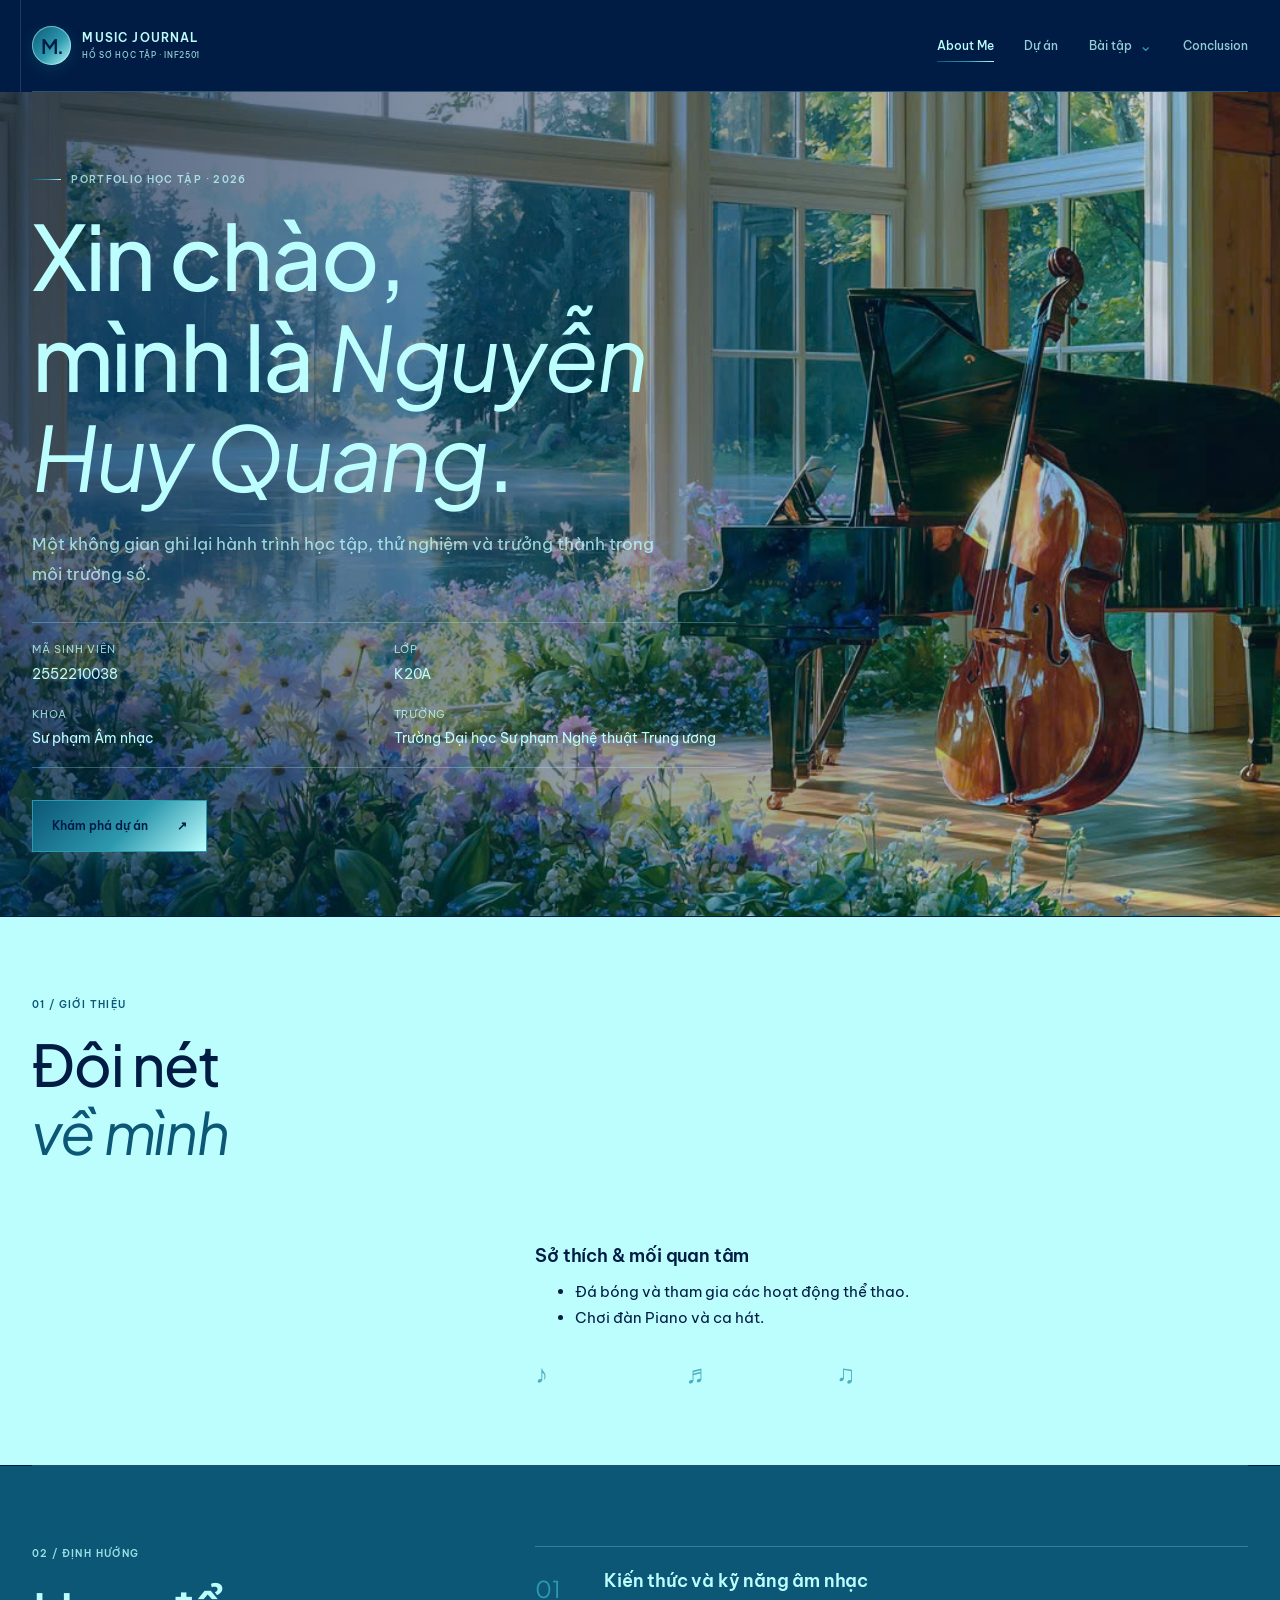
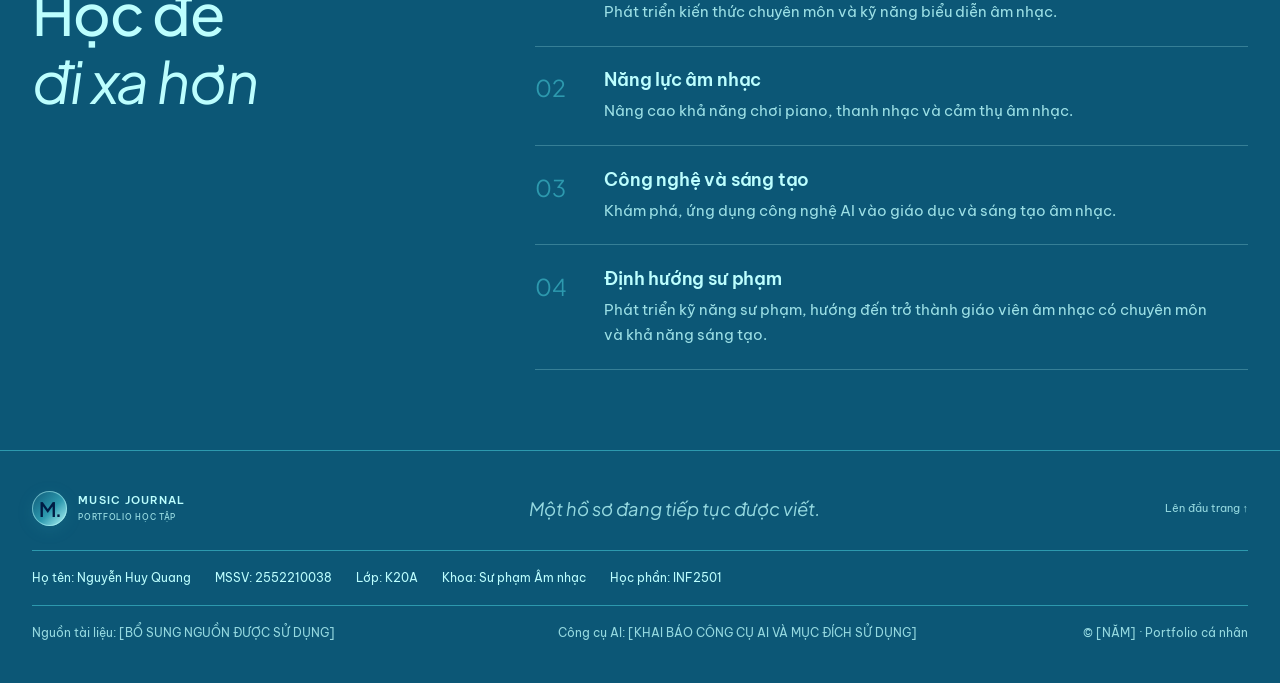
==== commit 4e750d8e: "feat: update portfolio content, theme, and hero Co-authored-by: Copilot <223556219+Copilot@users.nor" ====
--- a/index.html
+++ b/index.html
@@ -4,7 +4,7 @@
   <meta charset="utf-8">
   <meta name="viewport" content="width=device-width, initial-scale=1">
   <meta name="description" content="Portfolio học tập cá nhân — học phần Nhập môn Công nghệ số và ứng dụng trí tuệ nhân tạo, INF2501.">
-  <meta name="theme-color" content="#faf8f2">
+  <meta name="theme-color" content="#001C44">
   <title>About Me — Music Journal | INF2501</title>
   <link rel="icon" href="assets/images/favicon.svg" type="image/svg+xml">
   <link rel="stylesheet" href="assets/css/style.css">
@@ -16,7 +16,7 @@
     <a class="wordmark" href="index.html" aria-label="Music Journal — trang About Me"><span class="wordmark__mark" aria-hidden="true">M.</span><span>MUSIC JOURNAL<small>HỒ SƠ HỌC TẬP · INF2501</small></span></a>
     <nav class="site-nav" id="primary-navigation" aria-label="Điều hướng chính">
       <a href="index.html" aria-current="page">About Me</a>
-      <a href="projects.html">Projects</a>
+      <a href="projects.html">Dự án</a>
       <details class="nav-dropdown">
         <summary><span>Bài tập</span><span aria-hidden="true">⌄</span></summary>
         <ul class="nav-dropdown__list">
@@ -30,49 +30,49 @@
     <button class="menu-toggle" type="button" aria-expanded="false" aria-controls="primary-navigation"><span class="menu-toggle__label">Mở menu</span><span class="menu-toggle__icon" aria-hidden="true"></span></button>
   </header>
   <main id="main">
-    <section class="hero page-shell" aria-labelledby="hero-title">
+    <section class="hero hero--piano" aria-labelledby="hero-title">
       <div class="hero__copy">
         <p class="eyebrow"><span class="eyebrow__rule" aria-hidden="true"></span> PORTFOLIO HỌC TẬP · 2026</p>
-        <h1 id="hero-title">Xin chào,<br>mình là <em>[HỌ VÀ TÊN]</em><span class="hero__period">.</span></h1>
+        <h1 id="hero-title">Xin chào,<br>mình là <em>Nguyễn Huy Quang</em><span class="hero__period">.</span></h1>
         <p class="hero__intro">Một không gian ghi lại hành trình học tập, thử nghiệm và trưởng thành trong môi trường số.</p>
         <dl class="profile-facts">
-          <div><dt>Ngành học</dt><dd>[BỔ SUNG NGÀNH HỌC]</dd></div>
+          <div><dt>Mã sinh viên</dt><dd>2552210038</dd></div>
+          <div><dt>Lớp</dt><dd>K20A</dd></div>
+          <div><dt>Khoa</dt><dd>Sư phạm Âm nhạc</dd></div>
           <div><dt>Trường</dt><dd>Trường Đại học Sư phạm Nghệ thuật Trung ương</dd></div>
         </dl>
         <a class="button button--primary" href="projects.html">Khám phá dự án <span aria-hidden="true">↗</span></a>
       </div>
-      <figure class="portrait-frame">
-        <div class="media-placeholder media-placeholder--portrait" role="img" aria-label="Vị trí bổ sung ảnh chân dung cá nhân">
-          <span class="media-placeholder__index">ẢNH 01 / PORTRAIT</span><span class="media-placeholder__prompt">[BỔ SUNG<br>ẢNH CHÂN DUNG]</span>
-        </div>
-        <figcaption>Hồ sơ cá nhân <span>— cập nhật [NĂM]</span></figcaption>
-      </figure>
-      <div class="hero__index" aria-hidden="true">01 <span>— 09</span></div>
     </section>
 
     <section class="intro-section page-shell section-rule" aria-labelledby="intro-title">
       <div class="section-heading"><p class="eyebrow">01 / GIỚI THIỆU</p><h2 id="intro-title">Đôi nét<br><em>về mình</em></h2></div>
-      <div class="prose"><p>[BỔ SUNG GIỚI THIỆU NGẮN: bạn là ai, điều gì tạo động lực học tập và điều bạn muốn chia sẻ qua portfolio này.]</p><h3>Sở thích & mối quan tâm</h3><p>[BỔ SUNG SỞ THÍCH, MỐI QUAN TÂM HOẶC LĨNH VỰC MUỐN KHÁM PHÁ.]</p></div>
+      <div class="prose">
+        <p>Xin chào! Tôi tên là Nguyễn Huy Quang, hiện đang theo học ngành Sư phạm Âm nhạc. Tôi có niềm đam mê với âm nhạc, yêu thích khám phá và sáng tạo. Động lực học tập của tôi là không ngừng nâng cao kiến thức, kỹ năng âm nhạc và tìm hiểu cách ứng dụng công nghệ AI vào học tập cũng như sáng tạo âm nhạc. Thông qua portfolio này, tôi mong muốn chia sẻ hành trình học tập, những trải nghiệm và các sản phẩm sáng tạo của bản thân.</p>
+        <h3>Sở thích & mối quan tâm</h3>
+        <ul>
+          <li>Đá bóng và tham gia các hoạt động thể thao.</li>
+          <li>Chơi đàn Piano và ca hát.</li>
+        </ul>
+        <div class="intro-music-motifs" aria-hidden="true">
+          <span>♪</span><span>♫</span><span>♬</span><span>♩</span><span>♫</span>
+        </div>
+      </div>
     </section>
 
     <section class="goals-section page-shell section-rule" aria-labelledby="goals-title">
       <div class="section-heading"><p class="eyebrow">02 / ĐỊNH HƯỚNG</p><h2 id="goals-title">Học để<br><em>đi xa hơn</em></h2></div>
       <div class="goal-list">
-        <article class="goal-item"><span class="goal-item__number">01</span><div><h3>Mục tiêu học tập</h3><p>[BỔ SUNG MỤC TIÊU HỌC TẬP CỦA BẠN.]</p></div></article>
-        <article class="goal-item"><span class="goal-item__number">02</span><div><h3>Phát triển cá nhân</h3><p>[BỔ SUNG ĐỊNH HƯỚNG PHÁT TRIỂN CÁ NHÂN.]</p></div></article>
-        <article class="goal-item"><span class="goal-item__number">03</span><div><h3>Mục tiêu portfolio</h3><p>[BỔ SUNG LÝ DO XÂY DỰNG VÀ MỤC TIÊU SỬ DỤNG PORTFOLIO.]</p></div></article>
+        <article class="goal-item"><span class="goal-item__number">01</span><div><h3>Kiến thức và kỹ năng âm nhạc</h3><p>Phát triển kiến thức chuyên môn và kỹ năng biểu diễn âm nhạc.</p></div></article>
+        <article class="goal-item"><span class="goal-item__number">02</span><div><h3>Năng lực âm nhạc</h3><p>Nâng cao khả năng chơi piano, thanh nhạc và cảm thụ âm nhạc.</p></div></article>
+        <article class="goal-item"><span class="goal-item__number">03</span><div><h3>Công nghệ và sáng tạo</h3><p>Khám phá, ứng dụng công nghệ AI vào giáo dục và sáng tạo âm nhạc.</p></div></article>
+        <article class="goal-item"><span class="goal-item__number">04</span><div><h3>Định hướng sư phạm</h3><p>Phát triển kỹ năng sư phạm, hướng đến trở thành giáo viên âm nhạc có chuyên môn và khả năng sáng tạo.</p></div></article>
       </div>
-    </section>
-
-    <section class="contact-band page-shell" aria-labelledby="contact-title">
-      <p class="eyebrow">03 / KẾT NỐI</p><h2 id="contact-title">Cùng trao đổi<br><em>và học hỏi.</em></h2>
-      <p>[BỔ SUNG EMAIL HOẶC LỜI MỜI KẾT NỐI.]</p>
-      <ul class="link-list"><li><span>Email</span><span>[BỔ SUNG EMAIL]</span></li><li><span>Mạng xã hội</span><span>[BỔ SUNG LIÊN KẾT NẾU CÓ]</span></li></ul>
     </section>
   </main>
   <footer class="site-footer">
     <div class="site-footer__top"><a class="wordmark wordmark--footer" href="index.html"><span class="wordmark__mark" aria-hidden="true">M.</span><span>MUSIC JOURNAL<small>PORTFOLIO HỌC TẬP</small></span></a><p>Một hồ sơ đang tiếp tục được viết.</p><a class="back-to-top" href="#main">Lên đầu trang ↑</a></div>
-    <div class="site-footer__meta"><span>Họ tên: [BỔ SUNG HỌ VÀ TÊN]</span><span>MSSV: [BỔ SUNG MÃ SINH VIÊN]</span><span>Lớp: [BỔ SUNG LỚP]</span><span>Học phần: INF2501</span></div>
+    <div class="site-footer__meta"><span>Họ tên: Nguyễn Huy Quang</span><span>MSSV: 2552210038</span><span>Lớp: K20A</span><span>Khoa: Sư phạm Âm nhạc</span><span>Học phần: INF2501</span></div>
     <div class="site-footer__credits"><p>Nguồn tài liệu: [BỔ SUNG NGUỒN ĐƯỢC SỬ DỤNG]</p><p>Công cụ AI: [KHAI BÁO CÔNG CỤ AI VÀ MỤC ĐÍCH SỬ DỤNG]</p><small>© [NĂM] · Portfolio cá nhân</small></div>
   </footer>
 </body>
--- a/assets/css/style.css
+++ b/assets/css/style.css
@@ -1,15 +1,24 @@
 @import url("https://fonts.googleapis.com/css2?family=Be+Vietnam+Pro:wght@400;500;600;700&family=Plus+Jakarta+Sans:wght@400;500;600;700&display=swap");
 
 :root {
-  color-scheme: light;
-  --paper: #faf8f2;
-  --surface: #ffffff;
-  --ink: #252525;
-  --muted: #626262;
-  --accent: #7c2d12;
-  --moss: #626262;
-  --line: #e5e0d7;
-  --line-dark: #c5a46d;
+  color-scheme: dark;
+  --navy: #001C44;
+  --ocean-blue: #0C5776;
+  --teal-blue: #2D99AE;
+  --ice-cyan: #BCFEFE;
+  --soft-pink: #F8DADA;
+  --paper: var(--navy);
+  --surface: var(--ocean-blue);
+  --ink: var(--ice-cyan);
+  --muted: rgb(188 254 254 / 78%);
+  --accent: var(--teal-blue);
+  --accent-light: var(--ice-cyan);
+  --accent-deep: var(--ocean-blue);
+  --moss: var(--soft-pink);
+  --line: rgb(188 254 254 / 24%);
+  --line-dark: var(--teal-blue);
+  --paper-shadow: var(--ocean-blue);
+  --color-gradient: linear-gradient(135deg, #0C5776 0%, #2D99AE 55%, #BCFEFE 100%);
   --display: "Plus Jakarta Sans", "Segoe UI", Arial, sans-serif;
   --sans: "Be Vietnam Pro", "Segoe UI", Arial, sans-serif;
   --space-1: 0.5rem;
@@ -28,12 +37,14 @@
 }
 
 html {
+  overflow-x: clip;
   scroll-behavior: smooth;
   scroll-padding-top: 6rem;
 }
 
 body {
   min-width: 0;
+  overflow-x: clip;
   margin: 0;
   color: var(--ink);
   background: var(--paper);
@@ -49,7 +60,7 @@
   z-index: -1;
   inset: 0 auto 0 max(1.25rem, calc((100vw - var(--shell)) / 2 - 2rem));
   width: 1px;
-  background: rgb(166 70 50 / 12%);
+  background: rgb(188 254 254 / 14%);
   content: "";
   pointer-events: none;
 }
@@ -279,7 +290,7 @@
   padding: 0.65rem;
   border: 1px solid var(--line);
   background: var(--surface);
-  box-shadow: 0 1rem 2rem rgb(32 37 34 / 9%);
+  box-shadow: 0 1rem 2rem rgb(0 28 68 / 24%);
   list-style: none;
 }
 
@@ -484,17 +495,17 @@
   place-items: center;
   border: 1px solid var(--line);
   color: var(--muted);
-  background-color: #e9e5db;
+  background-color: var(--surface);
   background-image:
-    linear-gradient(135deg, transparent 49.8%, rgb(83 102 90 / 12%) 50%, transparent 50.2%),
-    linear-gradient(45deg, transparent 49.8%, rgb(83 102 90 / 9%) 50%, transparent 50.2%);
+    linear-gradient(135deg, transparent 49.8%, rgb(188 254 254 / 12%) 50%, transparent 50.2%),
+    linear-gradient(45deg, transparent 49.8%, rgb(248 218 218 / 10%) 50%, transparent 50.2%);
   background-size: 3.25rem 3.25rem;
 }
 
 .media-placeholder--portrait {
   min-height: 31rem;
   aspect-ratio: 4 / 5;
-  background-color: #e8e4d9;
+  background-color: var(--surface);
 }
 
 .media-placeholder__prompt {
@@ -565,6 +576,50 @@
   line-height: 1.9;
 }
 
+.intro-music-motifs {
+  display: flex;
+  align-items: center;
+  justify-content: space-between;
+  width: min(100%, 20rem);
+  margin-top: 1.75rem;
+  color: var(--accent);
+}
+
+.intro-music-motifs span {
+  display: inline-block;
+  font-family: var(--display);
+  font-size: 1.6rem;
+  line-height: 1;
+  opacity: 0.78;
+}
+
+.intro-music-motifs span:nth-child(2),
+.intro-music-motifs span:nth-child(4) {
+  color: var(--muted);
+  font-size: 1.25rem;
+}
+
+@media (prefers-reduced-motion: no-preference) {
+  .intro-music-motifs span:nth-child(odd) {
+    animation: intro-note-float 3.6s ease-in-out infinite;
+  }
+
+  .intro-music-motifs span:nth-child(even) {
+    animation: intro-note-float 4.2s ease-in-out 0.35s infinite;
+  }
+}
+
+@keyframes intro-note-float {
+  0%,
+  100% {
+    transform: translateY(0);
+  }
+
+  50% {
+    transform: translateY(-4px);
+  }
+}
+
 .goal-list {
   border-top: 1px solid var(--line);
 }
@@ -611,9 +666,9 @@
   right: -2rem;
   width: 17rem;
   aspect-ratio: 1;
-  border: 1px solid rgb(245 242 234 / 15%);
+  border: 1px solid rgb(188 254 254 / 18%);
   border-radius: 50%;
-  box-shadow: 0 0 0 2rem rgb(245 242 234 / 3%), 0 0 0 4rem rgb(245 242 234 / 2%);
+  box-shadow: 0 0 0 2rem rgb(188 254 254 / 4%), 0 0 0 4rem rgb(188 254 254 / 3%);
   content: "";
   pointer-events: none;
 }
@@ -632,12 +687,12 @@
 }
 
 .contact-band h2 em {
-  color: #d9947f;
+  color: var(--soft-pink);
 }
 
 .contact-band > p:not(.eyebrow) {
   max-width: 36rem;
-  color: #d4d1c8;
+  color: var(--muted);
 }
 
 .link-list {
@@ -646,7 +701,7 @@
   max-width: 43rem;
   margin: 2.1rem 0 0;
   padding: 0;
-  border-top: 1px solid rgb(245 242 234 / 25%);
+  border-top: 1px solid rgb(188 254 254 / 25%);
   list-style: none;
 }
 
@@ -655,12 +710,12 @@
   justify-content: space-between;
   gap: 1rem;
   padding: 0.75rem 0;
-  border-bottom: 1px solid rgb(245 242 234 / 18%);
-  color: #d4d1c8;
+  border-bottom: 1px solid rgb(188 254 254 / 18%);
+  color: var(--muted);
   font-size: 0.78rem;
 }
 
-/* Projects: an alternating editorial grid, not a uniform card wall */
+/* Projects: a shared grid for the six assignments */
 .page-hero {
   position: relative;
   padding-block: 6.5rem 4rem;
@@ -696,99 +751,53 @@
 
 .project-grid {
   display: grid;
-  grid-template-columns: repeat(12, minmax(0, 1fr));
-  column-gap: clamp(1.25rem, 3vw, 3rem);
-  row-gap: var(--space-6);
+  grid-template-columns: repeat(3, minmax(0, 1fr));
+  gap: clamp(1.25rem, 2.5vw, 2rem);
   padding-bottom: 7rem;
 }
 
 .project-card {
-  grid-column: span 5;
+  display: flex;
+  min-height: 100%;
+  flex-direction: column;
   min-width: 0;
-}
-
-.project-card--featured .project-card__media {
-  aspect-ratio: 1.55 / 1;
-}
-
-.project-card__media--alt {
-  background-color: #e4e6dc;
-  background-image:
-    linear-gradient(135deg, transparent 49.8%, rgb(166 70 50 / 12%) 50%, transparent 50.2%),
-    linear-gradient(45deg, transparent 49.8%, rgb(83 102 90 / 10%) 50%, transparent 50.2%);
-}
-
-.project-card:nth-child(3n + 1) {
-  grid-column: span 7;
-}
-
-.project-card:nth-child(3n + 2) {
-  grid-column: 8 / span 5;
-  margin-top: 4.5rem;
-}
-
-.project-card:nth-child(3n) {
-  grid-column: 2 / span 5;
-  margin-top: -1.5rem;
-}
-
-.project-card__media {
-  position: relative;
-  display: grid;
-  min-height: clamp(11rem, 24vw, 15rem);
-  aspect-ratio: 1.42 / 1;
-  overflow: hidden;
-  place-items: center;
+  padding: clamp(1.1rem, 2vw, 1.5rem);
   border: 1px solid var(--line);
-  background-color: #e9e5db;
-  background-image:
-    linear-gradient(135deg, transparent 49.8%, rgb(83 102 90 / 15%) 50%, transparent 50.2%),
-    linear-gradient(45deg, transparent 49.8%, rgb(83 102 90 / 11%) 50%, transparent 50.2%);
-  background-size: 3.7rem 3.7rem;
-  transition: border-color var(--ease), background-color var(--ease);
-}
-
-.project-card:nth-child(3n + 2) .project-card__media {
-  background-color: #e4e6dc;
-  background-image:
-    linear-gradient(135deg, transparent 49.8%, rgb(166 70 50 / 12%) 50%, transparent 50.2%),
-    linear-gradient(45deg, transparent 49.8%, rgb(83 102 90 / 10%) 50%, transparent 50.2%);
-}
-
-.project-card__media:hover {
-  border-color: var(--accent);
-  background-color: #e3dfd4;
-}
-
-.project-card__image-label {
-  color: var(--moss);
-  font-family: var(--display);
-  font-size: clamp(1.3rem, 2.1vw, 2rem);
-}
-
-.project-card__image-index {
-  position: absolute;
-  right: 0.9rem;
-  bottom: 0.75rem;
+  border-top: 2px solid var(--accent);
+  background: var(--surface);
+  transition: border-color var(--ease), transform var(--ease), box-shadow var(--ease);
+}
+
+.project-card:hover {
+  transform: translateY(-2px);
+  border-color: var(--line-dark);
+  box-shadow: 0 0.75rem 1.5rem rgb(0 28 68 / 24%);
+}
+
+.project-card__number {
+  margin-bottom: 1.25rem;
+  color: var(--accent);
+  font-size: 0.7rem;
+  font-weight: 600;
+  letter-spacing: 0.1em;
+  text-transform: uppercase;
+}
+
+.project-card__number span {
   color: var(--muted);
-  font-size: 0.58rem;
-  letter-spacing: 0.1em;
 }
 
 .project-card__body {
-  position: relative;
-  padding: 1.35rem 0.4rem 0 0;
-}
-
-.project-card__body .eyebrow {
-  margin-bottom: 0.7rem;
-  font-size: 0.59rem;
+  display: flex;
+  flex: 1;
+  flex-direction: column;
 }
 
 .project-card__body h2 {
-  max-width: 19ch;
+  max-width: 22ch;
+  min-height: 2.4em;
   margin-bottom: 0.65rem;
-  font-size: clamp(1.65rem, 2.7vw, 2.55rem);
+  font-size: clamp(1.35rem, 1.8vw, 1.75rem);
   line-height: 1.16;
   transition: color var(--ease);
 }
@@ -798,9 +807,13 @@
 }
 
 .project-card__body > p:not(.eyebrow) {
-  margin-bottom: 1.1rem;
+  margin: 0 0 1.1rem;
   color: var(--muted);
   font-size: 0.79rem;
+}
+
+.project-card .text-link {
+  margin-top: auto;
 }
 
 .text-link {
@@ -972,7 +985,7 @@
   margin-bottom: 1.5rem;
   padding: 1.5rem;
   border: 1px dashed var(--line-dark);
-  background: rgb(255 254 250 / 65%);
+  background: var(--surface);
 }
 
 .embed-placeholder > p {
@@ -1032,7 +1045,7 @@
 
 .pagination-link:hover {
   border-color: var(--accent);
-  background: rgb(255 254 250 / 55%);
+  background: rgb(45 153 174 / 14%);
 }
 
 .pagination-link span {
@@ -1056,7 +1069,7 @@
   text-align: right;
 }
 
-/* Conclusion: reflective article and linked chapter index */
+/* Conclusion: reflective article and assignment index */
 .reflection-list {
   padding-bottom: 4.5rem;
 }
@@ -1136,7 +1149,7 @@
 .site-footer {
   padding: 2rem max(1.5rem, calc((100% - var(--shell)) / 2)) 1.5rem;
   border-top: 1px solid var(--line);
-  background: #efebe2;
+  background: var(--surface);
 }
 
 .site-footer__top {
@@ -1247,18 +1260,8 @@
     min-height: 25rem;
   }
 
-  .project-card:nth-child(3n + 1) {
-    grid-column: span 7;
-  }
-
-  .project-card:nth-child(3n + 2) {
-    grid-column: 8 / span 5;
-    margin-top: 3rem;
-  }
-
-  .project-card:nth-child(3n) {
-    grid-column: 1 / span 6;
-    margin-top: -1rem;
+  .project-grid {
+    grid-template-columns: repeat(2, minmax(0, 1fr));
   }
 
   .assignment-section,
@@ -1416,15 +1419,6 @@
     margin-top: 0;
   }
 
-  .project-card:nth-child(even) {
-    width: 92%;
-    justify-self: end;
-  }
-
-  .project-card__media {
-    aspect-ratio: 1.35 / 1;
-  }
-
   .project-card__body h2 {
     font-size: clamp(1.8rem, 8vw, 2.45rem);
   }
@@ -1560,10 +1554,6 @@
     gap: 0.75rem;
   }
 
-  .project-card:nth-child(even) {
-    width: 100%;
-  }
-
   .embed-placeholder {
     align-items: flex-start;
     flex-direction: column;
@@ -1578,7 +1568,61 @@
   .js-enabled .is-reveal {
     opacity: 0;
     transform: translateY(0.75rem);
-    transition: opacity 480ms ease, transform 480ms ease;
+    transition: opacity 360ms ease, transform 360ms ease;
+  }
+
+  .js-enabled .project-card.is-reveal:nth-child(2) {
+    transition-delay: 60ms;
+  }
+
+  .js-enabled .project-card.is-reveal:nth-child(3) {
+    transition-delay: 120ms;
+  }
+
+  .js-enabled .project-card.is-reveal:nth-child(4) {
+    transition-delay: 180ms;
+  }
+
+  .js-enabled .project-card.is-reveal:nth-child(5) {
+    transition-delay: 240ms;
+  }
+
+  .js-enabled .project-card.is-reveal:nth-child(6) {
+    transition-delay: 300ms;
+  }
+
+  .js-enabled .integrity-card.is-reveal:nth-child(2) {
+    transition-delay: 45ms;
+  }
+
+  .js-enabled .integrity-card.is-reveal:nth-child(3) {
+    transition-delay: 90ms;
+  }
+
+  .js-enabled .integrity-card.is-reveal:nth-child(4) {
+    transition-delay: 135ms;
+  }
+
+  .js-enabled .integrity-card.is-reveal:nth-child(5) {
+    transition-delay: 180ms;
+  }
+
+  .js-enabled .integrity-card.is-reveal:nth-child(6) {
+    transition-delay: 225ms;
+  }
+
+  .js-enabled .integrity-card.is-reveal:nth-child(7) {
+    transition-delay: 270ms;
+  }
+
+  .js-enabled .integrity-card.is-reveal:nth-child(8) {
+    transition-delay: 315ms;
+  }
+
+  .js-enabled .project-card.is-reveal.is-visible:hover,
+  .js-enabled .integrity-card.is-reveal.is-visible:hover {
+    transform: translateY(-2px);
+    transition-delay: 0ms;
   }
 
   .js-enabled .is-reveal.is-visible {
@@ -1598,10 +1642,10 @@
   }
 }
 
-/* Music Journal: light editorial surfaces and restrained score details */
+/* Music Journal: restrained editorial surfaces and score details */
 :root {
-  --champagne: #c5a46d;
-  --paper-shadow: #f1eee7;
+  --champagne: var(--teal-blue);
+  --paper-shadow: var(--ocean-blue);
 }
 
 body {
@@ -1609,7 +1653,7 @@
 }
 
 body::before {
-  background: rgb(139 38 53 / 14%);
+  background: rgb(188 254 254 / 14%);
 }
 
 .site-header {
@@ -1621,9 +1665,9 @@
 }
 
 .wordmark__mark {
-  color: #fff;
+  color: var(--navy);
   background: var(--accent);
-  box-shadow: inset 0 0 0 1px rgb(255 255 255 / 28%);
+  box-shadow: inset 0 0 0 1px rgb(188 254 254 / 28%);
 }
 
 .wordmark small {
@@ -1644,7 +1688,7 @@
   background: repeating-linear-gradient(
     to bottom,
     transparent 0 1.25rem,
-    rgb(197 164 109 / 34%) 1.25rem 1.31rem
+    rgb(45 153 174 / 34%) 1.25rem 1.31rem
   );
   content: "";
   pointer-events: none;
@@ -1681,13 +1725,13 @@
 .media-placeholder--portrait {
   position: relative;
   min-height: 31rem;
-  background-color: #fff;
+  background-color: var(--surface);
   background-size: 100% 100%;
   background-repeat: no-repeat;
   background-image: repeating-linear-gradient(
     90deg,
-    #fff 0 calc(14.285% - 1px),
-    #e5e0d7 calc(14.285% - 1px) 14.285%
+    var(--surface) 0 calc(14.285% - 1px),
+    var(--teal-blue) calc(14.285% - 1px) 14.285%
   );
 }
 
@@ -1696,11 +1740,11 @@
   inset: 0 0 auto;
   height: 56%;
   background:
-    linear-gradient(#252525, #252525) 7.1% 0 / 7.1% 100% no-repeat,
-    linear-gradient(#252525, #252525) 21.4% 0 / 7.1% 100% no-repeat,
-    linear-gradient(#252525, #252525) 50% 0 / 7.1% 100% no-repeat,
-    linear-gradient(#252525, #252525) 64.3% 0 / 7.1% 100% no-repeat,
-    linear-gradient(#252525, #252525) 78.6% 0 / 7.1% 100% no-repeat;
+    linear-gradient(var(--navy), var(--navy)) 7.1% 0 / 7.1% 100% no-repeat,
+    linear-gradient(var(--navy), var(--navy)) 21.4% 0 / 7.1% 100% no-repeat,
+    linear-gradient(var(--navy), var(--navy)) 50% 0 / 7.1% 100% no-repeat,
+    linear-gradient(var(--navy), var(--navy)) 64.3% 0 / 7.1% 100% no-repeat,
+    linear-gradient(var(--navy), var(--navy)) 78.6% 0 / 7.1% 100% no-repeat;
   content: "";
   pointer-events: none;
 }
@@ -1711,7 +1755,7 @@
   margin-top: 52%;
   padding: 0.7rem 1rem;
   color: var(--accent);
-  background: rgb(255 255 255 / 94%);
+  background: rgb(0 28 68 / 94%);
   font-family: var(--sans);
   font-size: 0.75rem;
   font-weight: 500;
@@ -1721,7 +1765,7 @@
 .media-placeholder--portrait .media-placeholder__index {
   z-index: 1;
   color: var(--ink);
-  background: #fff;
+  background: var(--surface);
   padding: 0.25rem 0.4rem;
 }
 
@@ -1752,15 +1796,15 @@
   border: 1px solid var(--line);
   border-top: 3px solid var(--accent);
   color: var(--ink);
-  background: #fff;
-  box-shadow: 0 1.25rem 3rem rgb(37 37 37 / 4%);
+  background: var(--surface);
+  box-shadow: 0 1.25rem 3rem rgb(0 28 68 / 24%);
 }
 
 .contact-band::after {
-  border-color: rgb(197 164 109 / 42%);
+  border-color: rgb(188 254 254 / 42%);
   box-shadow:
-    0 0 0 2rem rgb(197 164 109 / 8%),
-    0 0 0 4rem rgb(197 164 109 / 5%);
+    0 0 0 2rem rgb(45 153 174 / 10%),
+    0 0 0 4rem rgb(45 153 174 / 6%);
 }
 
 .contact-band .eyebrow,
@@ -1801,70 +1845,12 @@
   margin-top: 2rem;
   background: repeating-linear-gradient(
     to bottom,
-    var(--champagne) 0 1px,
+    var(--teal-blue) 0 1px,
     transparent 1px 3px
   );
   content: "";
 }
 
-.project-card__media {
-  border-color: var(--line);
-  background-color: #fff;
-  background-image:
-    radial-gradient(ellipse at 68% 45%, rgb(139 38 53 / 16%) 0 0.3rem, transparent 0.34rem),
-    repeating-linear-gradient(to bottom, transparent 0 1.45rem, rgb(197 164 109 / 28%) 1.45rem 1.5rem),
-    repeating-linear-gradient(90deg, #fff 0 calc(14.285% - 1px), #e5e0d7 calc(14.285% - 1px) 14.285%);
-  background-size: auto, 100% 7.5rem, auto;
-  background-position: center, center, center;
-  background-repeat: no-repeat, no-repeat, repeat;
-  transition: border-color var(--ease), background-color var(--ease), transform var(--ease);
-}
-
-.project-card:nth-child(3n + 2) .project-card__media,
-.project-card__media--alt {
-  background-color: var(--paper-shadow);
-}
-
-.project-card:nth-child(3n + 2) .project-card__media {
-  background-image:
-    radial-gradient(ellipse at 68% 45%, rgb(139 38 53 / 16%) 0 0.3rem, transparent 0.34rem),
-    repeating-linear-gradient(to bottom, transparent 0 1.45rem, rgb(197 164 109 / 28%) 1.45rem 1.5rem);
-  background-size: auto, 100% 7.5rem;
-  background-position: center;
-  background-repeat: no-repeat;
-}
-
-.project-card__media:hover {
-  transform: translateY(-3px);
-  border-color: var(--champagne);
-  background-color: #fff;
-}
-
-.project-card__image-label {
-  padding: 0.55rem 0.8rem;
-  border: 1px solid rgb(229 224 215 / 85%);
-  color: var(--accent);
-  background: rgb(255 255 255 / 92%);
-  font-family: var(--sans);
-  font-size: 0.7rem;
-  font-weight: 500;
-  letter-spacing: 0.06em;
-}
-
-.project-card__image-index {
-  padding: 0.25rem 0.4rem;
-  color: var(--ink);
-  background: #fff;
-}
-
-.project-card__body {
-  border-bottom: 1px solid var(--line);
-}
-
-.project-card__body .eyebrow {
-  color: var(--accent);
-}
-
 .text-link {
   color: var(--accent);
 }
@@ -1872,7 +1858,7 @@
 .assignment__hero {
   border-bottom-color: var(--line-dark);
   background:
-    repeating-linear-gradient(to bottom, transparent 0 2.3rem, rgb(197 164 109 / 18%) 2.3rem 2.36rem)
+    repeating-linear-gradient(to bottom, transparent 0 2.3rem, rgb(45 153 174 / 18%) 2.3rem 2.36rem)
     right 0 top 4rem / min(28%, 14rem) 11.8rem no-repeat;
 }
 
@@ -1888,7 +1874,7 @@
   position: relative;
   margin-block: 0.8rem;
   padding-inline: clamp(1rem, 3vw, 2rem);
-  background: rgb(255 255 255 / 72%);
+  background: rgb(12 87 118 / 72%);
 }
 
 .assignment-section + .assignment-section {
@@ -1907,10 +1893,10 @@
 }
 
 .media-placeholder--wide {
-  background-color: #fff;
+  background-color: var(--surface);
   background-image:
-    radial-gradient(ellipse at 68% 45%, rgb(139 38 53 / 14%) 0 0.3rem, transparent 0.34rem),
-    repeating-linear-gradient(to bottom, transparent 0 1.6rem, rgb(197 164 109 / 27%) 1.6rem 1.66rem);
+    radial-gradient(ellipse at 68% 45%, rgb(248 218 218 / 14%) 0 0.3rem, transparent 0.34rem),
+    repeating-linear-gradient(to bottom, transparent 0 1.6rem, rgb(45 153 174 / 27%) 1.6rem 1.66rem);
   background-size: auto, 100% 8rem;
   background-position: center;
   background-repeat: no-repeat;
@@ -1919,7 +1905,7 @@
 .media-placeholder--wide .media-placeholder__prompt {
   padding: 0.5rem 0.8rem;
   color: var(--accent);
-  background: rgb(255 255 255 / 93%);
+  background: rgb(0 28 68 / 93%);
   font-family: var(--sans);
   font-size: 0.72rem;
   font-weight: 500;
@@ -1929,12 +1915,12 @@
 .media-placeholder--wide .media-placeholder__index {
   padding: 0.25rem 0.4rem;
   color: var(--ink);
-  background: #fff;
+  background: var(--surface);
 }
 
 .embed-placeholder {
   border-color: var(--champagne);
-  background: #fff;
+  background: var(--surface);
 }
 
 .embed-placeholder__icon {
@@ -1955,7 +1941,7 @@
 }
 
 .related-work {
-  background: #fff;
+  background: var(--surface);
 }
 
 .related-list li {
@@ -1964,7 +1950,7 @@
 
 .site-footer {
   border-top-color: var(--line-dark);
-  background: #f1eee7;
+  background: var(--surface);
 }
 
 .site-footer__meta {
@@ -1972,7 +1958,7 @@
 }
 
 .site-footer__credits {
-  color: #555;
+  color: var(--muted);
 }
 
 @media (max-width: 60rem) {
@@ -2031,15 +2017,25 @@
 
 /* Music Journal editorial system */
 :root {
-  --paper: #faf8f2;
-  --surface: #ffffff;
-  --ink: #252525;
-  --muted: #626262;
-  --accent: #7c2d12;
-  --champagne: #c5a46d;
-  --line: #e5e0d7;
-  --line-dark: #c5a46d;
-  --paper-shadow: #f1eee7;
+  color-scheme: dark;
+  --navy: #001C44;
+  --ocean-blue: #0C5776;
+  --teal-blue: #2D99AE;
+  --ice-cyan: #BCFEFE;
+  --soft-pink: #F8DADA;
+  --paper: var(--navy);
+  --surface: var(--ocean-blue);
+  --ink: var(--ice-cyan);
+  --muted: rgb(188 254 254 / 78%);
+  --accent: var(--teal-blue);
+  --accent-light: var(--ice-cyan);
+  --accent-deep: var(--ocean-blue);
+  --moss: var(--soft-pink);
+  --champagne: var(--teal-blue);
+  --line: rgb(188 254 254 / 24%);
+  --line-dark: var(--teal-blue);
+  --paper-shadow: var(--ocean-blue);
+  --color-gradient: linear-gradient(135deg, #0C5776 0%, #2D99AE 55%, #BCFEFE 100%);
   --sans: "Be Vietnam Pro", "Segoe UI", Arial, sans-serif;
   --display: "Plus Jakarta Sans", "Segoe UI", Arial, sans-serif;
   --shell: 78rem;
@@ -2193,65 +2189,6 @@
 .page-hero__lead {
   max-width: 42rem;
   font-size: 1.05rem;
-}
-
-.project-grid {
-  row-gap: clamp(3rem, 6vw, 6rem);
-  padding-bottom: 6rem;
-}
-
-.project-card__media {
-  min-height: 0;
-  aspect-ratio: 1.4 / 1;
-  border-color: var(--line);
-  background-color: var(--surface);
-  background-image:
-    repeating-linear-gradient(
-      to bottom,
-      transparent 0 1.2rem,
-      rgb(197 164 109 / 22%) 1.2rem 1.24rem
-    );
-  background-size: 100% 7rem;
-  background-position: center;
-  background-repeat: no-repeat;
-}
-
-.project-card--featured .project-card__media {
-  min-height: 0;
-  aspect-ratio: 1.4 / 1;
-}
-
-.project-card:nth-child(3n + 2) .project-card__media,
-.project-card__media--alt {
-  background-image:
-    repeating-linear-gradient(
-      to bottom,
-      transparent 0 1.2rem,
-      rgb(197 164 109 / 22%) 1.2rem 1.24rem
-    );
-  background-size: 100% 7rem;
-  background-position: center;
-  background-repeat: no-repeat;
-}
-
-.project-card:nth-child(3n + 2) .project-card__media,
-.project-card__media--alt {
-  background-color: var(--paper-shadow);
-}
-
-.project-card__media:hover {
-  transform: translateY(-2px);
-  border-color: var(--champagne);
-}
-
-.project-card__image-label {
-  color: var(--muted);
-  font-family: var(--sans);
-  font-size: 0.78rem;
-}
-
-.project-card__image-index {
-  color: var(--accent);
 }
 
 .project-card__body h2 {
@@ -2275,7 +2212,7 @@
     repeating-linear-gradient(
       to bottom,
       transparent 0 1.35rem,
-      rgb(197 164 109 / 20%) 1.35rem 1.39rem
+      rgb(45 153 174 / 20%) 1.35rem 1.39rem
     )
     right 0 top 4rem / min(24%, 13rem) 7.2rem no-repeat;
 }
@@ -2284,6 +2221,25 @@
   max-width: 13ch;
   font-size: clamp(3.5rem, 6vw, 6rem);
   line-height: 1.08;
+}
+
+.assignment__subtitle {
+  max-width: 38rem;
+  margin: 0;
+  color: var(--muted);
+  font-family: var(--display);
+  font-size: clamp(1.05rem, 2vw, 1.45rem);
+  line-height: 1.45;
+}
+
+.assignment__hero h1.assignment__title {
+  max-width: 18ch;
+  font-weight: 700;
+}
+
+.assignment--research .assignment__hero h1 {
+  max-width: 22ch;
+  font-size: clamp(2.8rem, 5.2vw, 4.8rem);
 }
 
 .assignment__lead {
@@ -2330,7 +2286,7 @@
     repeating-linear-gradient(
       to bottom,
       transparent 0 1.55rem,
-      rgb(197 164 109 / 23%) 1.55rem 1.59rem
+      rgb(45 153 174 / 23%) 1.55rem 1.59rem
     );
   background-size: 100% 8rem;
 }
@@ -2380,89 +2336,8 @@
   font-size: 0.78rem;
 }
 
-/* Each assignment chapter gets a distinct editorial rhythm without changing its content. */
-.chapter .assignment__hero {
-  border-top: 1px solid var(--line);
-}
-
-.chapter--files .assignment__hero {
-  background-position: right 0 top 3.5rem;
-}
-
-.chapter--files #process {
-  grid-template-columns: minmax(0, 0.58fr) minmax(0, 1.42fr);
-}
-
-.chapter--files #process .placeholder-steps {
-  border-top: 1px solid var(--line);
-}
-
-.chapter--research #objectives {
-  grid-template-columns: minmax(0, 0.9fr) minmax(0, 1.1fr);
-}
-
-.chapter--research #objectives .assignment-section__content {
-  padding-left: clamp(1rem, 3vw, 2.5rem);
-  border-left: 2px solid var(--champagne);
-}
-
-.chapter--research #process {
-  grid-template-columns: minmax(0, 0.52fr) minmax(0, 1.48fr);
-}
-
-.chapter--research #products .product-showcase {
-  max-width: 48rem;
-}
-
-.chapter--prompt #process .assignment-section__content {
-  padding: clamp(1.25rem, 3vw, 2rem);
-  border-left: 3px solid var(--accent);
-  background: var(--paper-shadow);
-}
-
-.chapter--collaboration #process .placeholder-steps {
-  padding-left: 0.75rem;
-  border-left: 1px solid var(--champagne);
-}
-
-.chapter--collaboration #process {
-  grid-template-columns: minmax(0, 0.5fr) minmax(0, 1.5fr);
-}
-
-.chapter--collaboration #process .placeholder-steps li {
-  padding-left: 3.5rem;
-}
-
-.chapter--creative #products .product-showcase {
-  max-width: 50rem;
-}
-
-.chapter--creative #products {
-  grid-template-columns: minmax(0, 0.55fr) minmax(0, 1.45fr);
-}
-
-.chapter--creative #products .media-placeholder--wide {
-  aspect-ratio: 3 / 2;
-  border-width: 2px;
-}
-
-.chapter--integrity #objectives .assignment-section__content,
-.chapter--integrity #process .assignment-section__content {
-  padding-left: clamp(1rem, 3vw, 2.5rem);
-  border-left: 2px solid var(--accent);
-}
-
-.chapter--integrity #objectives,
-.chapter--integrity #process {
-  grid-template-columns: minmax(0, 0.82fr) minmax(0, 1.18fr);
-}
-
-.chapter--integrity .assignment__counter strong {
-  color: var(--accent);
-}
-
 body::before {
-  background: rgb(124 45 18 / 12%);
+  background: rgb(188 254 254 / 14%);
 }
 
 .media-placeholder--portrait::before {
@@ -2546,15 +2421,6 @@
     margin-top: 0;
   }
 
-  .project-card:nth-child(even) {
-    margin-top: 2.5rem;
-  }
-
-  .project-card__media {
-    min-height: 0;
-    aspect-ratio: 1.4 / 1;
-  }
-
   .assignment__hero {
     min-height: 0;
     padding-block: 3.5rem;
@@ -2572,25 +2438,8 @@
     padding: 2.5rem 0;
   }
 
-  .chapter--files #process,
-  .chapter--research #objectives,
-  .chapter--research #process,
-  .chapter--collaboration #process,
-  .chapter--creative #products,
-  .chapter--integrity #objectives,
-  .chapter--integrity #process {
-    grid-template-columns: minmax(0, 1fr);
-  }
-
   .assignment-section__heading h2 {
     font-size: clamp(2.4rem, 9vw, 3.4rem);
-  }
-
-  .chapter--research #objectives .assignment-section__content,
-  .chapter--prompt #process .assignment-section__content,
-  .chapter--integrity #objectives .assignment-section__content,
-  .chapter--integrity #process .assignment-section__content {
-    padding: 1rem 0 1rem 1rem;
   }
 
   .reflection-item {
@@ -2624,15 +2473,6 @@
   .project-grid {
     grid-template-columns: minmax(0, 1fr);
     row-gap: 2rem;
-  }
-
-  .project-card:nth-child(even) {
-    margin-top: 0;
-  }
-
-  .project-card__media {
-    min-height: 0;
-    aspect-ratio: 1.35 / 1;
   }
 
   .hero h1,
@@ -2709,3 +2549,1536 @@
     line-height: 1.12;
   }
 }
+
+.assignment--integrity .assignment-section__content,
+.integrity-subsection {
+  min-width: 0;
+}
+
+.integrity-subsection + .integrity-subsection {
+  margin-top: 2rem;
+  padding-top: 1.5rem;
+  border-top: 1px solid var(--line);
+}
+
+.integrity-subsection h3,
+.integrity-subsection h4 {
+  margin-bottom: 0.75rem;
+}
+
+.integrity-subsection h4 {
+  font-family: var(--sans);
+  font-size: 1rem;
+  font-weight: 600;
+  line-height: 1.5;
+}
+
+.integrity-policy-list {
+  display: grid;
+  gap: 0.9rem;
+  padding-left: 1.4rem;
+}
+
+.integrity-policy-list li {
+  padding-left: 0.25rem;
+}
+
+.integrity-card-grid,
+.integrity-principles,
+.integrity-branches {
+  display: grid;
+  grid-template-columns: repeat(2, minmax(0, 1fr));
+  gap: 1rem;
+  margin: 1rem 0 0;
+  padding: 0;
+}
+
+.integrity-card,
+.integrity-principles li {
+  min-width: 0;
+  padding: 1.2rem;
+  border: 1px solid var(--line);
+  border-top: 2px solid var(--accent);
+  background: var(--surface);
+}
+
+.integrity-card {
+  transition: border-color var(--ease), box-shadow var(--ease), transform var(--ease);
+}
+
+.integrity-card:hover {
+  transform: translateY(-2px);
+  border-color: var(--line-dark);
+  box-shadow: 0 0.75rem 1.5rem rgb(0 28 68 / 24%);
+}
+
+.integrity-card h4,
+.integrity-card h5 {
+  margin-top: 0;
+}
+
+.integrity-card h5 {
+  margin-bottom: 0.75rem;
+  color: var(--ink);
+  font-family: var(--display);
+  font-size: 1rem;
+  font-weight: 600;
+  line-height: 1.4;
+}
+
+.integrity-card p:last-child {
+  margin-bottom: 0;
+}
+
+.integrity-principles {
+  list-style: none;
+}
+
+.integrity-principles li strong {
+  display: block;
+  margin-bottom: 0.4rem;
+}
+
+.integrity-commitment {
+  margin: 2rem 0 0;
+  padding: 1.25rem 1.5rem;
+  border-left: 3px solid var(--accent);
+  background: var(--surface);
+}
+
+.integrity-commitment h4 {
+  margin-top: 0;
+}
+
+.integrity-commitment p {
+  margin-bottom: 0;
+}
+
+.integrity-note {
+  padding: 0.85rem 1rem;
+  border-left: 2px solid var(--line-dark);
+  background: var(--surface);
+}
+
+.integrity-table-scroll {
+  max-width: 100%;
+  margin-block: 1rem 1.5rem;
+  overflow-x: auto;
+  border: 1px solid var(--line);
+  background: var(--surface);
+}
+
+.integrity-table {
+  width: 100%;
+  min-width: 30rem;
+  border-collapse: collapse;
+  font-size: 0.88rem;
+  line-height: 1.55;
+  text-align: left;
+}
+
+.integrity-table th,
+.integrity-table td {
+  padding: 0.75rem 0.9rem;
+  border-bottom: 1px solid var(--line);
+  vertical-align: top;
+}
+
+.integrity-table thead {
+  background: var(--surface);
+}
+
+.integrity-table th {
+  font-weight: 600;
+}
+
+.integrity-table caption {
+  padding: 0.75rem 0.9rem;
+  color: var(--muted);
+  font-size: 0.82rem;
+  text-align: left;
+}
+
+.prompt-comparison-table tbody th[scope="row"] {
+  min-width: 8rem;
+  color: var(--accent);
+  background: var(--surface);
+  font-family: var(--display);
+}
+
+.integrity-bibliography {
+  display: grid;
+  gap: 0.85rem;
+  padding-left: 1.5rem;
+}
+
+.integrity-bibliography li {
+  padding-left: 0.3rem;
+}
+
+.integrity-bibliography a,
+.integrity-card a {
+  color: var(--accent);
+  text-decoration: underline;
+  text-decoration-color: var(--line-dark);
+  text-underline-offset: 0.18em;
+  overflow-wrap: anywhere;
+}
+
+.integrity-bibliography a:hover,
+.integrity-card a:hover {
+  text-decoration-color: currentColor;
+}
+
+.integrity-table tbody tr:last-child > * {
+  border-bottom: 0;
+}
+
+.integrity-branches {
+  list-style: none;
+}
+
+.integrity-branch {
+  display: grid;
+  align-content: start;
+  gap: 0.45rem;
+  min-height: 7rem;
+  padding: 1rem;
+  border: 1px solid;
+}
+
+.integrity-branch--good {
+  border-color: var(--teal-blue);
+  background: var(--ocean-blue);
+}
+
+.integrity-branch--risk {
+  border-color: var(--soft-pink);
+  background: var(--navy);
+}
+
+.integrity-image-placeholder {
+  display: grid;
+  min-height: 12rem;
+  place-content: center;
+  gap: 0.75rem;
+  margin: 1.5rem 0 0;
+  padding: 1.5rem;
+  border: 1px dashed var(--line-dark);
+  color: var(--muted);
+  background: var(--surface);
+  text-align: center;
+}
+
+.integrity-image-placeholder .media-placeholder__index {
+  position: static;
+}
+
+.integrity-image-placeholder figcaption {
+  font-size: 0.82rem;
+}
+
+@media (max-width: 48rem) {
+  .integrity-card-grid,
+  .integrity-principles,
+  .integrity-branches {
+    grid-template-columns: minmax(0, 1fr);
+  }
+
+  .integrity-card,
+  .integrity-principles li {
+    padding: 1rem;
+  }
+
+  .integrity-table {
+    min-width: 28rem;
+  }
+}
+
+.reader-progress {
+  position: fixed;
+  z-index: 30;
+  inset: 0 0 auto;
+  height: 3px;
+  background: rgb(45 153 174 / 18%);
+  pointer-events: none;
+  visibility: hidden;
+}
+
+.js-enabled .reader-progress {
+  visibility: visible;
+}
+
+.reader-progress > span {
+  display: block;
+  width: 100%;
+  height: 100%;
+  transform: scaleX(0);
+  transform-origin: left center;
+  background: var(--accent);
+  transition: transform 100ms linear;
+}
+
+.js-enabled .reader-title.is-reveal {
+  transition-duration: 480ms;
+}
+
+.js-enabled .reader-student.is-reveal {
+  transition-delay: 90ms;
+}
+
+.js-enabled .assignment--reader .assignment-section.is-reveal {
+  transition-delay: 130ms;
+}
+
+.js-enabled .assignment--reader .integrity-card.is-reveal:nth-child(2),
+.js-enabled .assignment--reader .integrity-principles li.is-reveal:nth-child(2),
+.js-enabled .assignment--reader .integrity-timeline li.is-reveal:nth-child(2) {
+  transition-delay: 50ms;
+}
+
+.js-enabled .assignment--reader .integrity-card.is-reveal:nth-child(3),
+.js-enabled .assignment--reader .integrity-principles li.is-reveal:nth-child(3),
+.js-enabled .assignment--reader .integrity-timeline li.is-reveal:nth-child(3) {
+  transition-delay: 100ms;
+}
+
+.js-enabled .assignment--reader .integrity-card.is-reveal:nth-child(4),
+.js-enabled .assignment--reader .integrity-principles li.is-reveal:nth-child(4),
+.js-enabled .assignment--reader .integrity-timeline li.is-reveal:nth-child(4) {
+  transition-delay: 150ms;
+}
+
+.js-enabled .assignment--reader .integrity-card.is-reveal:nth-child(5),
+.js-enabled .assignment--reader .integrity-principles li.is-reveal:nth-child(5),
+.js-enabled .assignment--reader .integrity-timeline li.is-reveal:nth-child(5) {
+  transition-delay: 200ms;
+}
+
+.js-enabled .assignment--reader .integrity-card.is-reveal:nth-child(6),
+.js-enabled .assignment--reader .integrity-principles li.is-reveal:nth-child(6),
+.js-enabled .assignment--reader .integrity-timeline li.is-reveal:nth-child(6) {
+  transition-delay: 250ms;
+}
+
+.js-enabled .assignment--reader .integrity-principles li.is-reveal:nth-child(7),
+.js-enabled .assignment--reader .integrity-principles li.is-reveal:nth-child(8),
+.js-enabled .assignment--reader .integrity-principles li.is-reveal:nth-child(9),
+.js-enabled .assignment--reader .integrity-principles li.is-reveal:nth-child(10) {
+  transition-delay: 300ms;
+}
+
+.js-enabled .assignment--reader .integrity-card.is-reveal.is-visible:hover {
+  transition-delay: 0ms;
+}
+
+.reader-student {
+  display: grid;
+  max-width: 45rem;
+  grid-template-columns: repeat(4, minmax(0, 1fr));
+  gap: 0.75rem 1.2rem;
+  margin: 1.8rem 0 0;
+  padding-top: 1rem;
+  border-top: 1px solid var(--line);
+}
+
+.reader-student > div {
+  min-width: 0;
+}
+
+.reader-student dt {
+  margin-bottom: 0.2rem;
+  color: var(--muted);
+  font-size: 0.62rem;
+  letter-spacing: 0.08em;
+  text-transform: uppercase;
+}
+
+.reader-student dd {
+  margin: 0;
+  color: var(--ink);
+  font-size: 0.78rem;
+  font-weight: 500;
+  line-height: 1.5;
+}
+
+.reader-toc {
+  position: sticky;
+  z-index: 8;
+  top: 0.25rem;
+  display: flex;
+  align-items: center;
+  gap: 0.4rem;
+  width: 100%;
+  margin-block: 0.75rem 1rem;
+  padding: 0.55rem 0.65rem;
+  overflow-x: auto;
+  border: 1px solid var(--line);
+  background: rgb(12 87 118 / 96%);
+  box-shadow: 0 0.4rem 1.2rem rgb(0 28 68 / 24%);
+  scrollbar-width: thin;
+}
+
+.reader-toc__label,
+.reader-toc a {
+  flex: 0 0 auto;
+  padding: 0.45rem 0.65rem;
+  font-size: 0.66rem;
+  line-height: 1.4;
+}
+
+.reader-toc__label {
+  color: var(--muted);
+  font-size: 0.58rem;
+  font-weight: 600;
+  letter-spacing: 0.1em;
+}
+
+.reader-toc a {
+  border-bottom: 1px solid transparent;
+  color: var(--muted);
+  transition: border-color var(--ease), color var(--ease), background var(--ease);
+}
+
+.reader-toc a:hover,
+.reader-toc a[aria-current="location"] {
+  border-color: var(--accent);
+  color: var(--accent);
+  background: var(--surface);
+}
+
+.assignment--reader .assignment-section[id] {
+  scroll-margin-top: 5rem;
+}
+
+.reader-back-to-top {
+  position: fixed;
+  z-index: 9;
+  right: max(1rem, calc((100vw - var(--shell)) / 2));
+  bottom: 1.25rem;
+  display: grid;
+  width: 2.8rem;
+  aspect-ratio: 1;
+  place-items: center;
+  transform: translateY(0.5rem);
+  border: 1px solid var(--line-dark);
+  color: var(--surface);
+  background: var(--ink);
+  box-shadow: 0 0.5rem 1.4rem rgb(0 28 68 / 32%);
+  font-size: 1.2rem;
+  opacity: 0;
+  pointer-events: none;
+  transition: opacity var(--ease), transform var(--ease), background var(--ease);
+}
+
+.reader-back-to-top:hover,
+.reader-back-to-top:focus-visible {
+  color: var(--surface);
+  background: var(--accent);
+}
+
+.reader-back-to-top.is-visible {
+  transform: translateY(0);
+  opacity: 1;
+  pointer-events: auto;
+}
+
+.reader-back-to-top:focus-visible {
+  opacity: 1;
+  pointer-events: auto;
+}
+
+.assignment--reader .assignment-section__heading h2::after {
+  display: block;
+  width: 2.4rem;
+  height: 1px;
+  margin-top: 1rem;
+  background: var(--line-dark);
+  content: "";
+}
+
+.assignment--reader .integrity-table tbody tr {
+  transition: background-color var(--ease);
+}
+
+.assignment--reader .integrity-table tbody tr:hover {
+  background: rgb(45 153 174 / 14%);
+}
+
+.research-scope-list {
+  display: grid;
+  grid-template-columns: repeat(2, minmax(0, 1fr));
+  gap: 0.65rem 1rem;
+  padding: 0;
+  list-style: none;
+}
+
+.research-scope-list li {
+  position: relative;
+  padding: 0.75rem 0.8rem 0.75rem 1.8rem;
+  border-left: 1px solid var(--line-dark);
+  background: var(--surface);
+}
+
+.research-scope-list li::before {
+  position: absolute;
+  left: 0.75rem;
+  color: var(--accent);
+  content: "—";
+}
+
+.source-mix {
+  margin: 1rem 0 1.5rem;
+  padding: 1rem;
+  border: 1px solid var(--line);
+  background: var(--surface);
+}
+
+.source-mix figcaption {
+  margin-bottom: 0.8rem;
+  color: var(--ink);
+  font-family: var(--display);
+  font-size: 0.9rem;
+  font-weight: 600;
+}
+
+.source-mix__bar {
+  display: flex;
+  height: 0.65rem;
+  overflow: hidden;
+  background: var(--paper-shadow);
+}
+
+.source-mix__segment--journals {
+  flex: 8;
+  background: var(--accent);
+}
+
+.source-mix__segment--books {
+  flex: 3;
+  background: var(--line-dark);
+}
+
+.source-mix__segment--reports {
+  flex: 4;
+  background: var(--soft-pink);
+}
+
+.source-mix__legend {
+  display: flex;
+  flex-wrap: wrap;
+  gap: 0.55rem 1.25rem;
+  margin: 0.85rem 0 0;
+  padding: 0;
+  color: var(--muted);
+  font-size: 0.72rem;
+  list-style: none;
+}
+
+.source-mix__legend li {
+  display: inline-flex;
+  align-items: center;
+  gap: 0.4rem;
+}
+
+.source-mix__legend strong {
+  color: var(--ink);
+}
+
+.source-mix__swatch {
+  width: 0.55rem;
+  aspect-ratio: 1;
+  border-radius: 50%;
+}
+
+.source-mix__swatch--journals {
+  background: var(--accent);
+}
+
+.source-mix__swatch--books {
+  background: var(--line-dark);
+}
+
+.source-mix__swatch--reports {
+  background: var(--soft-pink);
+}
+
+.prompt-task-grid {
+  grid-template-columns: repeat(3, minmax(0, 1fr));
+}
+
+.prompt-task-card {
+  position: relative;
+  overflow: hidden;
+}
+
+.prompt-task-card__index {
+  display: flex;
+  align-items: center;
+  gap: 0.6rem;
+  margin-bottom: 1rem;
+  color: var(--muted);
+  font-size: 0.6rem;
+  font-weight: 600;
+  letter-spacing: 0.1em;
+}
+
+.prompt-task-card__index span,
+.prompt-level-badge {
+  display: inline-grid;
+  width: 1.8rem;
+  aspect-ratio: 1;
+  place-items: center;
+  border: 1px solid var(--line-dark);
+  border-radius: 50%;
+  color: var(--accent);
+  background: var(--paper);
+  font-family: var(--display);
+  font-size: 0.68rem;
+  letter-spacing: 0;
+}
+
+.prompt-task-card h4 {
+  display: flex;
+  align-items: center;
+  gap: 0.6rem;
+}
+
+.prompt-task-card__icon {
+  display: inline-grid;
+  flex: 0 0 1.8rem;
+  width: 1.8rem;
+  aspect-ratio: 1;
+  place-items: center;
+  color: var(--accent);
+  background: var(--paper-shadow);
+  font-size: 1.1rem;
+}
+
+.prompt-comparison-table tbody th[scope="row"] {
+  white-space: nowrap;
+}
+
+.prompt-comparison-table .prompt-level--basic th {
+  border-left: 3px solid var(--ocean-blue);
+}
+
+.prompt-comparison-table .prompt-level--improved th {
+  border-left: 3px solid var(--teal-blue);
+}
+
+.prompt-comparison-table .prompt-level--advanced th {
+  border-left: 3px solid var(--accent);
+}
+
+.prompt-level-badge {
+  width: 1.55rem;
+  margin-right: 0.35rem;
+  font-size: 0.58rem;
+}
+
+.prompt-analysis-list {
+  display: grid;
+  gap: 0.75rem;
+  padding: 0;
+  list-style: none;
+}
+
+.prompt-analysis-list > li {
+  padding: 1rem;
+  border-left: 2px solid var(--line-dark);
+  background: var(--surface);
+}
+
+.prompt-analysis-list > li:last-child {
+  border-left-color: var(--accent);
+}
+
+.prompt-techniques {
+  display: grid;
+  grid-template-columns: repeat(2, minmax(0, 1fr));
+  gap: 0.75rem;
+  margin-top: 0.75rem;
+  padding: 0;
+  list-style: none;
+}
+
+.prompt-techniques li {
+  padding: 0.9rem;
+  border: 1px solid var(--line);
+  background: var(--paper);
+}
+
+.prompt-create-grid {
+  grid-template-columns: repeat(3, minmax(0, 1fr));
+  counter-reset: create-step;
+}
+
+.prompt-create-grid li {
+  position: relative;
+  padding-top: 3.2rem;
+  counter-increment: create-step;
+}
+
+.prompt-create-grid li::before {
+  position: absolute;
+  top: 0.85rem;
+  left: 1.2rem;
+  display: grid;
+  width: 1.8rem;
+  aspect-ratio: 1;
+  place-items: center;
+  border: 1px solid var(--line-dark);
+  border-radius: 50%;
+  color: var(--accent);
+  content: "0" counter(create-step);
+  font-family: var(--display);
+  font-size: 0.65rem;
+}
+
+.reader-policy-grid {
+  grid-template-columns: repeat(2, minmax(0, 1fr));
+  padding: 0;
+  list-style: none;
+  counter-reset: reader-policy;
+}
+
+.reader-policy-grid li {
+  position: relative;
+  min-width: 0;
+  padding: 1rem 1rem 1rem 3.25rem;
+  border: 1px solid var(--line);
+  background: var(--surface);
+  counter-increment: reader-policy;
+}
+
+.reader-policy-grid li::before {
+  position: absolute;
+  top: 0.9rem;
+  left: 1rem;
+  color: var(--accent);
+  content: "0" counter(reader-policy);
+  font-family: var(--display);
+  font-size: 0.78rem;
+  font-weight: 600;
+}
+
+.reader-principles {
+  margin-top: 2.5rem;
+}
+
+.integrity-principles--numbered {
+  counter-reset: reader-principle;
+}
+
+.integrity-principles--numbered li {
+  position: relative;
+  padding-top: 3.25rem;
+  counter-increment: reader-principle;
+}
+
+.integrity-principles--numbered li::before {
+  position: absolute;
+  top: 0.85rem;
+  left: 1.2rem;
+  display: grid;
+  width: 1.8rem;
+  aspect-ratio: 1;
+  place-items: center;
+  border: 1px solid var(--line-dark);
+  border-radius: 50%;
+  color: var(--accent);
+  content: "0" counter(reader-principle);
+  font-family: var(--display);
+  font-size: 0.65rem;
+}
+
+.reader-flow .integrity-branch {
+  position: relative;
+  min-height: 8.5rem;
+  padding: 1.25rem;
+}
+
+.reader-flow .integrity-branch::after {
+  position: absolute;
+  right: 1rem;
+  bottom: 0.65rem;
+  color: var(--muted);
+  content: "↓";
+  font-size: 1.15rem;
+}
+
+.reader-conclusion {
+  padding: clamp(1.25rem, 3vw, 2rem);
+  border: 1px solid var(--line);
+  border-left: 3px solid var(--accent);
+  background: var(--surface);
+}
+
+.reader-conclusion h3 {
+  margin-top: 0;
+}
+
+@media (prefers-reduced-motion: reduce) {
+  .reader-progress > span {
+    transition: none;
+  }
+}
+
+@media (max-width: 60rem) {
+  .prompt-task-grid {
+    grid-template-columns: repeat(2, minmax(0, 1fr));
+  }
+
+  .prompt-create-grid {
+    grid-template-columns: repeat(2, minmax(0, 1fr));
+  }
+}
+
+@media (max-width: 48rem) {
+  .reader-student {
+    grid-template-columns: repeat(2, minmax(0, 1fr));
+  }
+
+  .reader-toc {
+    top: 0.15rem;
+    margin-inline: -0.5rem;
+    width: calc(100% + 1rem);
+  }
+
+  .research-scope-list,
+  .prompt-task-grid,
+  .prompt-techniques,
+  .prompt-create-grid,
+  .reader-policy-grid {
+    grid-template-columns: minmax(0, 1fr);
+  }
+
+  .reader-back-to-top {
+    right: 0.85rem;
+    bottom: 0.85rem;
+  }
+}
+
+.hero--piano {
+  position: relative;
+  width: 100%;
+  min-height: calc(100svh - 5rem);
+  max-width: none;
+  grid-template-columns: minmax(0, 1fr);
+  align-content: center;
+  padding: 5rem max(2rem, calc((100% - var(--shell)) / 2)) 4rem;
+  color: #BCFEFE;
+  background-color: #001C44;
+  background-image:
+    linear-gradient(90deg, rgb(0 28 68 / 68%) 0%, rgb(0 28 68 / 42%) 48%, rgb(12 87 118 / 18%) 100%),
+    url("../images/home2.jpg");
+  background-position: center, center 48%;
+  background-size: cover, cover;
+}
+
+.hero--piano::before {
+  display: none;
+}
+
+.hero--piano .hero__copy {
+  width: min(100%, 55rem);
+  padding: 0;
+}
+
+.hero--piano .eyebrow,
+.hero--piano .hero__intro,
+.hero--piano .profile-facts dt {
+  color: rgb(188 254 254 / 78%);
+}
+
+.hero--piano h1 {
+  max-width: 12ch;
+  color: #BCFEFE;
+  font-size: clamp(3.5rem, 7vw, 6.4rem);
+  text-wrap: balance;
+}
+
+.hero--piano h1 em,
+.hero--piano .hero__period {
+  color: #2D99AE;
+}
+
+.hero--piano .hero__intro {
+  max-width: 40rem;
+}
+
+.hero--piano .profile-facts {
+  max-width: 44rem;
+  grid-template-columns: repeat(2, minmax(0, 1fr));
+  border-color: rgb(188 254 254 / 28%);
+}
+
+.hero--piano .profile-facts dd {
+  color: #BCFEFE;
+}
+
+.hero--piano .button--primary {
+  border-color: #2D99AE;
+  color: #001C44;
+  background: #2D99AE;
+}
+
+.hero--piano .button--primary:hover {
+  border-color: #BCFEFE;
+  color: #001C44;
+  background: #BCFEFE;
+}
+
+.hero__image-credit {
+  position: absolute;
+  right: max(2rem, calc((100% - var(--shell)) / 2));
+  bottom: 1rem;
+  margin: 0;
+  color: rgb(188 254 254 / 78%);
+  font-size: 0.68rem;
+}
+
+.hero__image-credit a {
+  text-decoration: underline;
+  text-underline-offset: 0.16em;
+}
+
+@media (max-width: 60rem) {
+  .project-grid {
+    grid-template-columns: repeat(2, minmax(0, 1fr));
+  }
+
+}
+
+@media (min-width: 45.001rem) and (max-width: 60rem) {
+  .hero--piano {
+    background-position: center, 68% center;
+  }
+}
+
+@media (max-width: 45rem) {
+  .hero--piano {
+    min-height: max(46rem, calc(100svh - 7rem));
+    padding: 3.5rem 1.25rem 5.5rem;
+    background-image:
+      linear-gradient(180deg, rgb(0 28 68 / 68%) 0%, rgb(0 28 68 / 54%) 55%, rgb(12 87 118 / 38%) 100%),
+      url("../images/home2.jpg");
+    background-position: center, 72% center;
+    background-size: cover, cover;
+  }
+
+  .hero--piano .hero__copy {
+    width: 100%;
+  }
+
+  .hero--piano h1 {
+    font-size: clamp(3.1rem, 13vw, 4.8rem);
+  }
+
+  .hero--piano .profile-facts {
+    grid-template-columns: minmax(0, 1fr);
+    gap: 0.75rem;
+  }
+
+  .hero__image-credit {
+    right: 1rem;
+    left: 1rem;
+    font-size: 0.62rem;
+  }
+
+  .project-grid {
+    grid-template-columns: minmax(0, 1fr);
+  }
+
+  .project-card {
+    min-height: 0;
+  }
+}
+
+/* Music Journal color system */
+body {
+  color: var(--ink);
+  background: var(--paper);
+}
+
+body::before {
+  background: rgb(188 254 254 / 14%);
+}
+
+.reader-progress {
+  background: rgb(45 153 174 / 18%);
+}
+
+.skip-link:focus {
+  color: var(--navy);
+  background: var(--ice-cyan);
+}
+
+h1,
+h2,
+h3,
+.prose h3,
+.goal-item h3,
+.assignment-section__content h3 {
+  color: var(--ink);
+}
+
+h1 em,
+h2 em,
+.hero h1 em,
+.page-hero h1 em,
+.assignment__hero h1 em,
+.section-heading h2 em,
+.goal-item__number,
+.reflection-item__number,
+.text-link span,
+.project-card__number,
+.assignment__counter strong,
+.assignment__hero .eyebrow,
+.assignment-section__heading .eyebrow,
+.integrity-card a,
+.integrity-bibliography a,
+.intro-music-motifs {
+  color: var(--accent);
+}
+
+a:hover,
+.site-nav > a:hover,
+.site-nav > a[aria-current="page"],
+.nav-dropdown summary:hover,
+.project-card:hover .project-card__body h2,
+.reader-toc a:hover,
+.reader-toc a[aria-current="location"] {
+  color: var(--accent-light);
+}
+
+.wordmark__mark {
+  color: var(--navy);
+  background: var(--color-gradient);
+  box-shadow: inset 0 0 0 1px rgb(188 254 254 / 50%), 0 0.25rem 1rem rgb(45 153 174 / 18%);
+}
+
+.site-nav > a::after,
+.nav-dropdown summary::after,
+.eyebrow__rule,
+.reader-progress > span {
+  background: var(--color-gradient);
+}
+
+.button--primary {
+  border-color: var(--accent-deep);
+  color: var(--navy);
+  background: var(--color-gradient);
+  box-shadow: 0 0.35rem 1.1rem rgb(45 153 174 / 18%);
+}
+
+.button--primary:hover {
+  border-color: var(--ice-cyan);
+  color: var(--navy);
+  background: var(--ice-cyan);
+  box-shadow: 0 0.45rem 1.3rem rgb(45 153 174 / 28%);
+}
+
+.hero--piano {
+  color: var(--ink);
+  background-color: var(--navy);
+}
+
+.hero--piano h1 {
+  color: var(--ice-cyan);
+}
+
+.hero--piano h1 em,
+.hero--piano .hero__period {
+  color: var(--accent-light);
+}
+
+.hero--piano .button--primary {
+  border-color: var(--accent);
+  color: var(--navy);
+  background: var(--color-gradient);
+}
+
+.hero--piano .button--primary:hover {
+  border-color: var(--ice-cyan);
+  color: var(--navy);
+  background: var(--ice-cyan);
+}
+
+.nav-dropdown__list,
+.contact-band,
+.media-placeholder,
+.media-placeholder--portrait,
+.embed-placeholder,
+.related-work,
+.reader-toc,
+.integrity-table-scroll,
+.integrity-card,
+.integrity-principles li,
+.integrity-commitment,
+.integrity-note,
+.integrity-image-placeholder,
+.research-scope-list li,
+.source-mix,
+.prompt-analysis-list > li,
+.prompt-techniques li,
+.reader-policy-grid li {
+  color: var(--ink);
+  background-color: var(--surface);
+}
+
+.nav-dropdown__list {
+  box-shadow: 0 1rem 2rem rgb(0 28 68 / 35%);
+}
+
+.nav-dropdown__list a:hover,
+.nav-dropdown__list a[aria-current="page"],
+.reader-toc a:hover,
+.reader-toc a[aria-current="location"] {
+  background: var(--teal-blue);
+}
+
+.contact-band {
+  border-color: var(--line);
+  border-top-color: var(--accent);
+  color: var(--ink);
+  background: linear-gradient(145deg, var(--ocean-blue) 0%, var(--navy) 100%);
+  box-shadow: 0 1.25rem 3rem rgb(0 28 68 / 25%);
+}
+
+.contact-band::after {
+  border-color: rgb(188 254 254 / 38%);
+  box-shadow: 0 0 0 2rem rgb(45 153 174 / 12%), 0 0 0 4rem rgb(45 153 174 / 7%);
+}
+
+.contact-band .eyebrow,
+.contact-band h2,
+.contact-band > p,
+.contact-band h2 em,
+.contact-band > p:not(.eyebrow),
+.link-list li {
+  color: var(--ink);
+}
+
+.contact-band .eyebrow,
+.contact-band h2 em {
+  color: var(--accent);
+}
+
+.contact-band > p:not(.eyebrow),
+.link-list li {
+  color: var(--muted);
+}
+
+.link-list {
+  border-color: var(--line-dark);
+}
+
+.link-list li {
+  border-color: var(--line);
+}
+
+.media-placeholder {
+  border-color: var(--line);
+  background-image:
+    linear-gradient(135deg, transparent 49.8%, rgb(188 254 254 / 10%) 50%, transparent 50.2%),
+    linear-gradient(45deg, transparent 49.8%, rgb(248 218 218 / 10%) 50%, transparent 50.2%);
+}
+
+.media-placeholder--portrait {
+  background-color: var(--ocean-blue);
+  background-image: repeating-linear-gradient(
+    90deg,
+    var(--ocean-blue) 0 calc(14.285% - 1px),
+    var(--teal-blue) calc(14.285% - 1px) 14.285%
+  );
+}
+
+.media-placeholder--portrait::before {
+  background:
+    linear-gradient(var(--navy), var(--navy)) 7.1% 0 / 7.1% 100% no-repeat,
+    linear-gradient(var(--navy), var(--navy)) 21.4% 0 / 7.1% 100% no-repeat,
+    linear-gradient(var(--navy), var(--navy)) 50% 0 / 7.1% 100% no-repeat,
+    linear-gradient(var(--navy), var(--navy)) 64.3% 0 / 7.1% 100% no-repeat,
+    linear-gradient(var(--navy), var(--navy)) 78.6% 0 / 7.1% 100% no-repeat;
+}
+
+.media-placeholder__prompt,
+.media-placeholder__index,
+.media-placeholder--portrait .media-placeholder__index {
+  color: var(--accent);
+}
+
+.media-placeholder__index,
+.media-placeholder--portrait .media-placeholder__index,
+.media-placeholder--wide .media-placeholder__index {
+  background: var(--ocean-blue);
+}
+
+.media-placeholder--portrait .media-placeholder__prompt,
+.media-placeholder--wide .media-placeholder__prompt {
+  color: var(--accent);
+  background: rgb(0 28 68 / 94%);
+}
+
+.media-placeholder--wide,
+.integrity-table thead {
+  background-color: var(--surface);
+}
+
+.embed-placeholder {
+  border-color: var(--line-dark);
+  background: var(--surface);
+}
+
+.related-work,
+.site-footer {
+  background: var(--ocean-blue);
+}
+
+.site-footer {
+  border-top-color: var(--line-dark);
+}
+
+.site-footer__meta {
+  border-color: var(--line-dark);
+}
+
+.site-footer__credits {
+  color: var(--muted);
+}
+
+.pagination-link:hover,
+.assignment--reader .integrity-table tbody tr:hover {
+  background: rgb(45 153 174 / 16%);
+}
+
+.reader-toc {
+  border-color: var(--line);
+  background: rgb(12 87 118 / 96%);
+  box-shadow: 0 0.4rem 1.2rem rgb(0 28 68 / 24%);
+}
+
+.reader-back-to-top {
+  color: var(--navy);
+  background: var(--color-gradient);
+  box-shadow: 0 0.5rem 1.4rem rgb(0 28 68 / 35%);
+}
+
+.reader-back-to-top:hover,
+.reader-back-to-top:focus-visible {
+  color: var(--navy);
+  background: var(--ice-cyan);
+}
+
+.integrity-table thead,
+.prompt-comparison-table tbody th[scope="row"] {
+  color: var(--accent);
+  background: var(--ocean-blue);
+}
+
+.integrity-branch--good,
+.integrity-branch--risk {
+  border-color: var(--accent-deep);
+  color: var(--ink);
+  background: var(--ocean-blue);
+}
+
+.integrity-branch--risk {
+  background: var(--navy);
+}
+
+.source-mix__segment--reports,
+.source-mix__swatch--reports {
+  background: var(--accent-deep);
+}
+
+.source-mix__bar {
+  background: var(--paper-shadow);
+}
+
+.prompt-comparison-table .prompt-level--basic th,
+.prompt-comparison-table .prompt-level--improved th {
+  border-left-color: var(--accent-deep);
+}
+
+.prompt-comparison-table .prompt-level--advanced th {
+  border-left-color: var(--accent-light);
+}
+
+.prompt-task-card__index span,
+.prompt-level-badge {
+  background: var(--ocean-blue);
+}
+
+.prompt-task-card__icon {
+  background: rgb(248 218 218 / 14%);
+}
+
+.integrity-table tbody tr:hover {
+  background-color: rgb(45 153 174 / 14%);
+}
+
+input,
+textarea,
+select {
+  border-color: var(--line-dark);
+  color: var(--ink);
+  background: var(--surface);
+}
+
+::selection {
+  color: var(--navy);
+  background: var(--ice-cyan);
+}
+
+@media (prefers-reduced-motion: no-preference) {
+  .button--primary,
+  .project-card,
+  .integrity-card,
+  .pagination-link,
+  .reader-back-to-top,
+  .site-nav > a,
+  .nav-dropdown summary {
+    transition-duration: 220ms;
+  }
+}
+
+/* Alternating color fields keep the palette balanced across long pages. */
+.intro-section,
+.goals-section,
+.assignment-section,
+.reflection-list,
+.related-work {
+  position: relative;
+  isolation: isolate;
+}
+
+.intro-section::before,
+.goals-section::before,
+.assignment-section::before,
+.reflection-list::before,
+.related-work::before {
+  position: absolute;
+  z-index: -1;
+  top: 0;
+  left: 50%;
+  width: 100vw;
+  height: 100%;
+  transform: translateX(-50%);
+  content: "";
+  pointer-events: none;
+}
+
+.intro-section {
+  color: var(--navy);
+  border-color: rgb(0 28 68 / 20%);
+}
+
+.intro-section::before {
+  background: var(--ice-cyan);
+}
+
+.intro-section .section-heading h2,
+.intro-section .prose,
+.intro-section .prose h3 {
+  color: var(--navy);
+}
+
+.intro-section .section-heading h2 em {
+  color: var(--ocean-blue);
+}
+
+.intro-section .eyebrow {
+  color: var(--ocean-blue);
+}
+
+.intro-section .eyebrow__rule {
+  background-color: var(--teal-blue);
+}
+
+.intro-section .intro-music-motifs {
+  color: var(--teal-blue);
+}
+
+.goals-section {
+  color: var(--ice-cyan);
+  border-color: rgb(188 254 254 / 22%);
+}
+
+.goals-section::before {
+  background: var(--ocean-blue);
+}
+
+.goals-section .section-heading h2,
+.goals-section .goal-item h3 {
+  color: var(--ice-cyan);
+}
+
+.goals-section .section-heading h2 em {
+  color: var(--ice-cyan);
+}
+
+.goals-section .eyebrow,
+.goals-section .goal-item p {
+  color: rgb(188 254 254 / 82%);
+}
+
+.goals-section .goal-item {
+  border-color: rgb(188 254 254 / 24%);
+}
+
+.page-hero {
+  position: relative;
+  isolation: isolate;
+  color: var(--ice-cyan);
+}
+
+.page-hero::before {
+  position: absolute;
+  z-index: -1;
+  top: 0;
+  bottom: 0;
+  left: 50%;
+  width: 100vw;
+  transform: translateX(-50%);
+  background: linear-gradient(115deg, var(--ocean-blue), var(--navy));
+  content: "";
+  pointer-events: none;
+}
+
+.page-hero h1 {
+  color: var(--ice-cyan);
+}
+
+.page-hero h1 em,
+.page-hero .eyebrow,
+.page-hero__lead {
+  color: rgb(188 254 254 / 84%);
+}
+
+.page-hero__note {
+  color: var(--soft-pink);
+}
+
+.project-card {
+  color: var(--ice-cyan);
+}
+
+.project-card:nth-child(6n + 1),
+.project-card:nth-child(6n) {
+  color: var(--ice-cyan);
+  background: var(--ocean-blue);
+  border-top-color: var(--ice-cyan);
+}
+
+.project-card:nth-child(6n + 2) {
+  color: var(--navy);
+  background: var(--teal-blue);
+  border-top-color: var(--navy);
+}
+
+.project-card:nth-child(6n + 3) {
+  color: var(--navy);
+  background: var(--ice-cyan);
+  border-top-color: var(--teal-blue);
+}
+
+.project-card:nth-child(6n + 4) {
+  color: var(--ice-cyan);
+  background: var(--navy);
+  border-top-color: var(--teal-blue);
+}
+
+.project-card:nth-child(6n + 5) {
+  color: var(--navy);
+  background: var(--soft-pink);
+  border-top-color: var(--ocean-blue);
+}
+
+.project-card__number,
+.project-card__body h2,
+.project-card__body > p:not(.eyebrow) {
+  color: inherit;
+}
+
+.project-card__number span {
+  color: currentColor;
+  opacity: 0.72;
+}
+
+.project-card .text-link,
+.project-card:hover .project-card__body h2 {
+  color: inherit;
+}
+
+.assignment-section::before {
+  background: var(--ocean-blue);
+}
+
+.assignment-section:nth-of-type(4n + 2)::before {
+  background: var(--teal-blue);
+}
+
+.assignment-section:nth-of-type(4n + 3)::before {
+  background: var(--ice-cyan);
+}
+
+.assignment-section:nth-of-type(4n)::before {
+  background: var(--soft-pink);
+}
+
+.assignment-section:nth-of-type(4n + 2),
+.assignment-section:nth-of-type(4n + 3),
+.assignment-section:nth-of-type(4n) {
+  color: var(--navy);
+}
+
+.assignment-section:nth-of-type(4n + 2) .assignment-section__content,
+.assignment-section:nth-of-type(4n + 2) .assignment-section__heading h2,
+.assignment-section:nth-of-type(4n + 2) .assignment-section__content h3,
+.assignment-section:nth-of-type(4n + 2) .assignment-section__content p,
+.assignment-section:nth-of-type(4n + 2) .assignment-section__content li,
+.assignment-section:nth-of-type(4n + 3) .assignment-section__content,
+.assignment-section:nth-of-type(4n + 3) .assignment-section__heading h2,
+.assignment-section:nth-of-type(4n + 3) .assignment-section__content h3,
+.assignment-section:nth-of-type(4n + 3) .assignment-section__content p,
+.assignment-section:nth-of-type(4n + 3) .assignment-section__content li,
+.assignment-section:nth-of-type(4n) .assignment-section__content,
+.assignment-section:nth-of-type(4n) .assignment-section__heading h2,
+.assignment-section:nth-of-type(4n) .assignment-section__content h3,
+.assignment-section:nth-of-type(4n) .assignment-section__content p,
+.assignment-section:nth-of-type(4n) .assignment-section__content li {
+  color: var(--navy);
+}
+
+.assignment-section:nth-of-type(4n + 2) .eyebrow,
+.assignment-section:nth-of-type(4n + 3) .eyebrow,
+.assignment-section:nth-of-type(4n) .eyebrow {
+  color: var(--ocean-blue);
+}
+
+.assignment-section:nth-of-type(4n + 2) .assignment-section__heading h2 em,
+.assignment-section:nth-of-type(4n + 3) .assignment-section__heading h2 em,
+.assignment-section:nth-of-type(4n) .assignment-section__heading h2 em {
+  color: var(--ocean-blue);
+}
+
+.reflection-list::before {
+  background: var(--teal-blue);
+}
+
+.reflection-list .reflection-item {
+  border-color: rgb(0 28 68 / 26%);
+}
+
+.reflection-list .reflection-item h2,
+.reflection-list .reflection-item p,
+.reflection-list .reflection-item__number {
+  color: var(--navy);
+}
+
+.related-work::before {
+  background: var(--ocean-blue);
+}
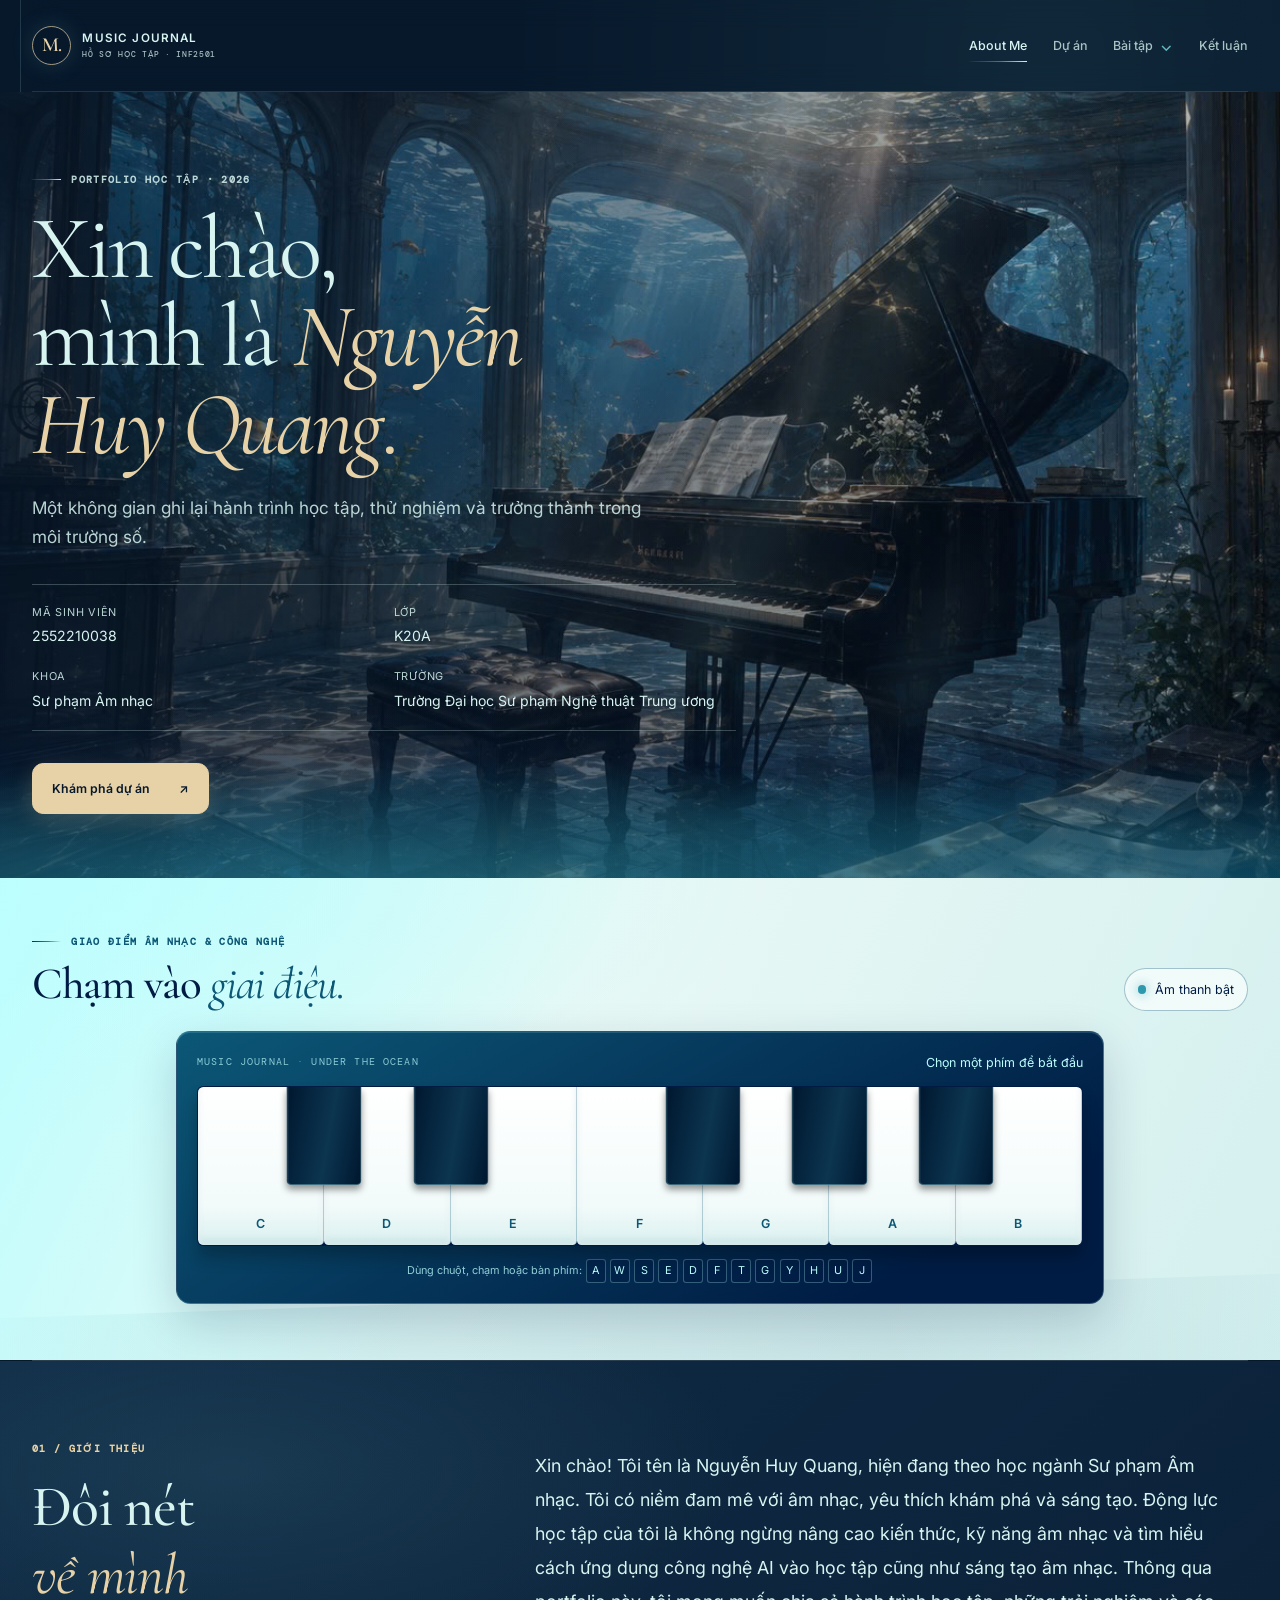
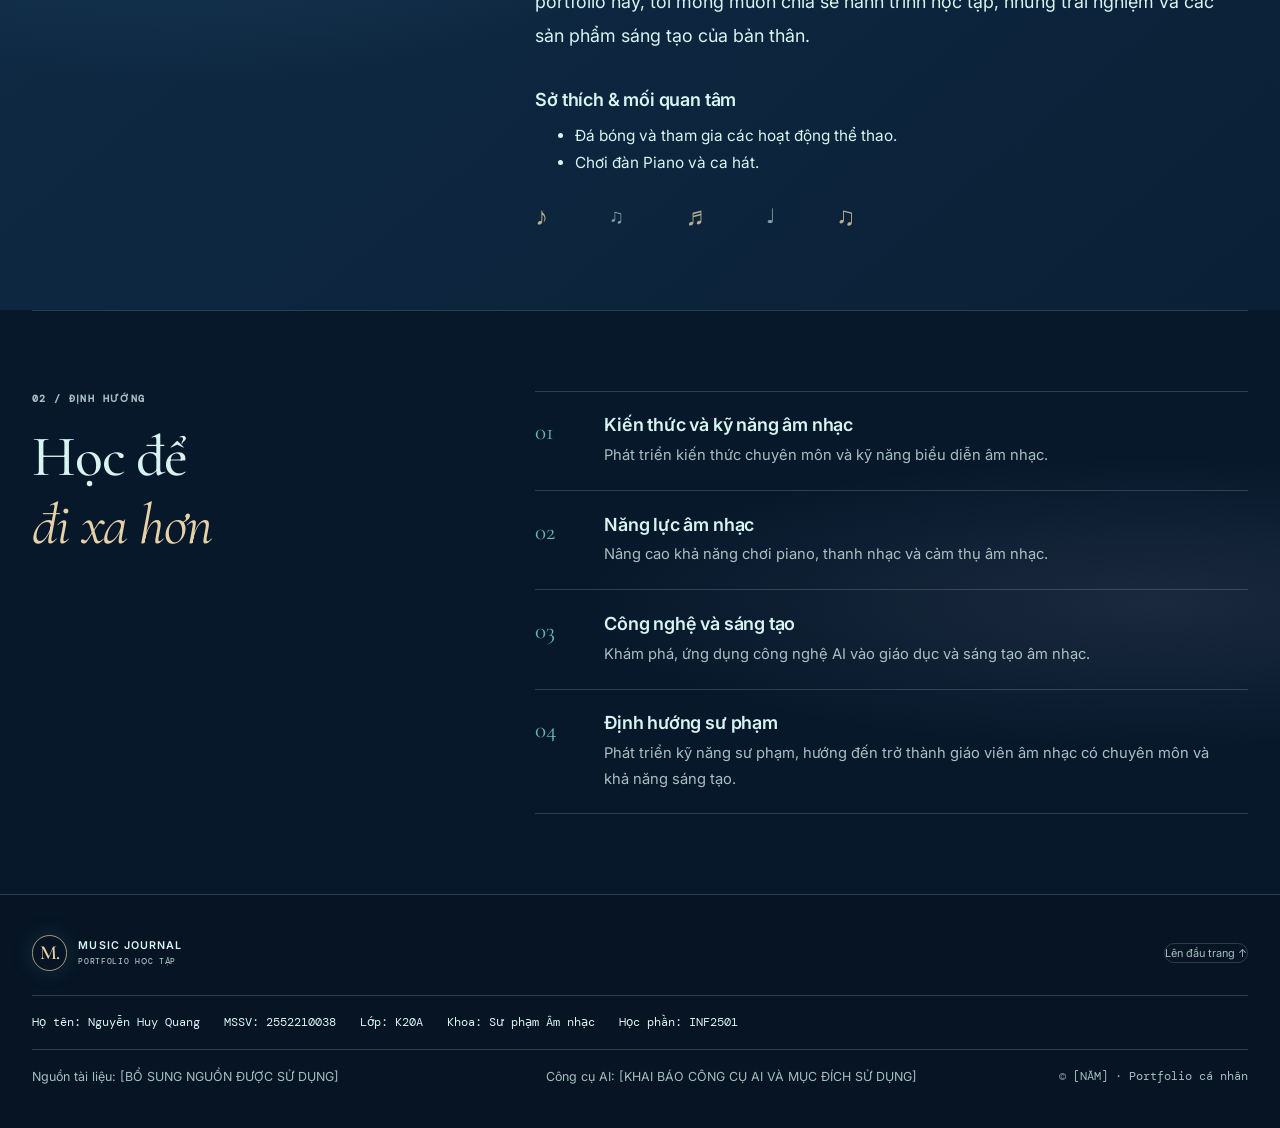
==== commit 46bdf9c1: "feat: update portfolio and add ocean effects" ====
--- a/index.html
+++ b/index.html
@@ -25,12 +25,13 @@
           <li><a href="projects/bai-tap-5.html">Bài tập 05</a></li><li><a href="projects/bai-tap-6.html">Bài tập 06</a></li>
         </ul>
       </details>
-      <a href="conclusion.html">Conclusion</a>
+      <a href="conclusion.html">Kết luận</a>
     </nav>
     <button class="menu-toggle" type="button" aria-expanded="false" aria-controls="primary-navigation"><span class="menu-toggle__label">Mở menu</span><span class="menu-toggle__icon" aria-hidden="true"></span></button>
   </header>
   <main id="main">
     <section class="hero hero--piano" aria-labelledby="hero-title">
+      <div class="hero-ocean" aria-hidden="true"></div>
       <div class="hero__copy">
         <p class="eyebrow"><span class="eyebrow__rule" aria-hidden="true"></span> PORTFOLIO HỌC TẬP · 2026</p>
         <h1 id="hero-title">Xin chào,<br>mình là <em>Nguyễn Huy Quang</em><span class="hero__period">.</span></h1>
@@ -42,6 +43,42 @@
           <div><dt>Trường</dt><dd>Trường Đại học Sư phạm Nghệ thuật Trung ương</dd></div>
         </dl>
         <a class="button button--primary" href="projects.html">Khám phá dự án <span aria-hidden="true">↗</span></a>
+      </div>
+    </section>
+
+    <section class="home-piano" aria-labelledby="home-piano-title">
+      <div class="home-piano__inner page-shell">
+        <div class="home-piano__heading">
+          <div>
+            <p class="eyebrow"><span class="eyebrow__rule" aria-hidden="true"></span> GIAO ĐIỂM ÂM NHẠC & CÔNG NGHỆ</p>
+            <h2 id="home-piano-title">Chạm vào <em>giai điệu.</em></h2>
+          </div>
+          <button class="home-piano__sound-toggle" type="button" aria-pressed="true" aria-label="Tắt âm thanh">
+            <span class="home-piano__sound-indicator" aria-hidden="true"></span>
+            Âm thanh bật
+          </button>
+        </div>
+        <div class="home-piano__instrument">
+          <div class="home-piano__instrument-top">
+            <p class="home-piano__brand">MUSIC JOURNAL <span>·</span> UNDER THE OCEAN</p>
+            <output class="home-piano__note" aria-live="polite" aria-atomic="true">Chọn một phím để bắt đầu</output>
+          </div>
+          <div class="piano-keyboard" role="group" aria-label="Piano một quãng tám, từ C4 đến B4">
+            <button class="piano-key piano-key--white" type="button" data-note="C4" data-midi="60" aria-label="Nốt C4"><span>C</span></button>
+            <button class="piano-key piano-key--white" type="button" data-note="D4" data-midi="62" aria-label="Nốt D4"><span>D</span></button>
+            <button class="piano-key piano-key--white" type="button" data-note="E4" data-midi="64" aria-label="Nốt E4"><span>E</span></button>
+            <button class="piano-key piano-key--white" type="button" data-note="F4" data-midi="65" aria-label="Nốt F4"><span>F</span></button>
+            <button class="piano-key piano-key--white" type="button" data-note="G4" data-midi="67" aria-label="Nốt G4"><span>G</span></button>
+            <button class="piano-key piano-key--white" type="button" data-note="A4" data-midi="69" aria-label="Nốt A4"><span>A</span></button>
+            <button class="piano-key piano-key--white" type="button" data-note="B4" data-midi="71" aria-label="Nốt B4"><span>B</span></button>
+            <button class="piano-key piano-key--black piano-key--c-sharp" type="button" data-note="C♯4" data-midi="61" aria-label="Nốt C thăng 4"></button>
+            <button class="piano-key piano-key--black piano-key--d-sharp" type="button" data-note="D♯4" data-midi="63" aria-label="Nốt D thăng 4"></button>
+            <button class="piano-key piano-key--black piano-key--f-sharp" type="button" data-note="F♯4" data-midi="66" aria-label="Nốt F thăng 4"></button>
+            <button class="piano-key piano-key--black piano-key--g-sharp" type="button" data-note="G♯4" data-midi="68" aria-label="Nốt G thăng 4"></button>
+            <button class="piano-key piano-key--black piano-key--a-sharp" type="button" data-note="A♯4" data-midi="70" aria-label="Nốt A thăng 4"></button>
+          </div>
+          <p class="home-piano__hint">Dùng chuột, chạm hoặc bàn phím: <kbd>A</kbd> <kbd>W</kbd> <kbd>S</kbd> <kbd>E</kbd> <kbd>D</kbd> <kbd>F</kbd> <kbd>T</kbd> <kbd>G</kbd> <kbd>Y</kbd> <kbd>H</kbd> <kbd>U</kbd> <kbd>J</kbd></p>
+        </div>
       </div>
     </section>
 
@@ -71,7 +108,7 @@
     </section>
   </main>
   <footer class="site-footer">
-    <div class="site-footer__top"><a class="wordmark wordmark--footer" href="index.html"><span class="wordmark__mark" aria-hidden="true">M.</span><span>MUSIC JOURNAL<small>PORTFOLIO HỌC TẬP</small></span></a><p>Một hồ sơ đang tiếp tục được viết.</p><a class="back-to-top" href="#main">Lên đầu trang ↑</a></div>
+    <div class="site-footer__top"><a class="wordmark wordmark--footer" href="index.html"><span class="wordmark__mark" aria-hidden="true">M.</span><span>MUSIC JOURNAL<small>PORTFOLIO HỌC TẬP</small></span></a><a class="back-to-top" href="#main">Lên đầu trang ↑</a></div>
     <div class="site-footer__meta"><span>Họ tên: Nguyễn Huy Quang</span><span>MSSV: 2552210038</span><span>Lớp: K20A</span><span>Khoa: Sư phạm Âm nhạc</span><span>Học phần: INF2501</span></div>
     <div class="site-footer__credits"><p>Nguồn tài liệu: [BỔ SUNG NGUỒN ĐƯỢC SỬ DỤNG]</p><p>Công cụ AI: [KHAI BÁO CÔNG CỤ AI VÀ MỤC ĐÍCH SỬ DỤNG]</p><small>© [NĂM] · Portfolio cá nhân</small></div>
   </footer>
--- a/assets/css/style.css
+++ b/assets/css/style.css
@@ -1,4 +1,4 @@
-@import url("https://fonts.googleapis.com/css2?family=Be+Vietnam+Pro:wght@400;500;600;700&family=Plus+Jakarta+Sans:wght@400;500;600;700&display=swap");
+@import url("https://fonts.googleapis.com/css2?family=Cormorant+Garamond:wght@400;500;600&family=DM+Mono:wght@400;500&family=Inter:wght@400;500;600;700&display=swap");
 
 :root {
   color-scheme: dark;
@@ -3371,9 +3371,9 @@
   color: #BCFEFE;
   background-color: #001C44;
   background-image:
-    linear-gradient(90deg, rgb(0 28 68 / 68%) 0%, rgb(0 28 68 / 42%) 48%, rgb(12 87 118 / 18%) 100%),
-    url("../images/home2.jpg");
-  background-position: center, center 48%;
+    linear-gradient(90deg, rgb(0 28 68 / 64%) 0%, rgb(0 28 68 / 38%) 48%, rgb(12 87 118 / 14%) 100%),
+    url("../images/Ảnh nền/1794456370149_1764369924158939357_1764369924158939357_7a32bcdd4bf4ed6493309ba3942f3bcf.jpg");
+  background-position: center, 60% center;
   background-size: cover, cover;
 }
 
@@ -3462,9 +3462,9 @@
     min-height: max(46rem, calc(100svh - 7rem));
     padding: 3.5rem 1.25rem 5.5rem;
     background-image:
-      linear-gradient(180deg, rgb(0 28 68 / 68%) 0%, rgb(0 28 68 / 54%) 55%, rgb(12 87 118 / 38%) 100%),
-      url("../images/home2.jpg");
-    background-position: center, 72% center;
+      linear-gradient(180deg, rgb(0 28 68 / 64%) 0%, rgb(0 28 68 / 48%) 55%, rgb(12 87 118 / 34%) 100%),
+      url("../images/Ảnh nền/1794456370149_1764369924158939357_1764369924158939357_7a32bcdd4bf4ed6493309ba3942f3bcf.jpg");
+    background-position: center, 62% center;
     background-size: cover, cover;
   }
 
@@ -4082,3 +4082,1255 @@
 .related-work::before {
   background: var(--ocean-blue);
 }
+
+/* Oceanic Symphony visual treatment */
+:root {
+  color-scheme: dark;
+  --navy: #07182B;
+  --ocean-blue: #102B46;
+  --teal-blue: #63B8BD;
+  --ice-cyan: #D7F4F1;
+  --soft-pink: #C9BCE8;
+  --champagne: #E7D2A7;
+  --paper: var(--navy);
+  --surface: var(--ocean-blue);
+  --ink: var(--ice-cyan);
+  --muted: rgb(215 244 241 / 76%);
+  --accent: var(--teal-blue);
+  --accent-light: var(--ice-cyan);
+  --accent-deep: var(--ocean-blue);
+  --moss: var(--soft-pink);
+  --line: rgb(215 244 241 / 18%);
+  --line-dark: rgb(99 184 189 / 55%);
+  --paper-shadow: var(--ocean-blue);
+  --color-gradient: linear-gradient(135deg, #102B46 0%, #32818D 55%, #D7F4F1 100%);
+  --display: "Cormorant Garamond", Georgia, serif;
+  --sans: "Inter", "Segoe UI", Arial, sans-serif;
+  --mono: "DM Mono", Consolas, monospace;
+}
+
+body {
+  background:
+    radial-gradient(ellipse at 82% 4%, rgb(99 184 189 / 10%), transparent 34rem),
+    var(--navy);
+}
+
+.site-header {
+  border-color: rgb(215 244 241 / 13%);
+  backdrop-filter: blur(14px);
+}
+
+.wordmark {
+  letter-spacing: 0.1em;
+}
+
+.wordmark__mark {
+  border: 1px solid rgb(231 210 167 / 70%);
+  border-radius: 50%;
+  color: var(--champagne);
+  background: transparent;
+  box-shadow: 0 0 1.4rem rgb(99 184 189 / 18%);
+}
+
+.wordmark small,
+.eyebrow,
+.page-hero__note,
+.project-card__number,
+.assignment__counter,
+.site-footer__meta,
+.site-footer__credits small {
+  font-family: var(--mono);
+}
+
+.site-nav {
+  gap: clamp(0.9rem, 2vw, 1.8rem);
+}
+
+.nav-dropdown__list {
+  border-radius: 0.65rem;
+  background: rgb(13 35 56 / 96%);
+  backdrop-filter: blur(16px);
+}
+
+.hero--piano {
+  min-height: min(49rem, calc(100svh - 5.5rem));
+  isolation: isolate;
+  overflow: hidden;
+  background-color: var(--navy);
+  background-image:
+    linear-gradient(90deg, rgb(7 24 43 / 72%) 0%, rgb(7 24 43 / 46%) 48%, rgb(7 24 43 / 20%) 100%),
+    linear-gradient(180deg, rgb(16 43 70 / 8%), rgb(7 24 43 / 24%)),
+    url("../images/Ảnh nền/1794456370149_1764369924158939357_1764369924158939357_7a32bcdd4bf4ed6493309ba3942f3bcf.jpg");
+  background-position: center, center, 60% center;
+}
+
+.hero--piano::before {
+  position: absolute;
+  z-index: 0;
+  inset: -35% 20% 5% 48%;
+  display: block;
+  transform: rotate(17deg);
+  transform-origin: top;
+  background: linear-gradient(180deg, rgb(215 244 241 / 18%), rgb(99 184 189 / 5%) 42%, transparent 85%);
+  filter: blur(1rem);
+  content: "";
+  pointer-events: none;
+  animation: ocean-light-drift 14s ease-in-out infinite alternate;
+}
+
+.hero--piano .hero__copy {
+  max-width: 46rem;
+}
+
+.hero--piano h1 {
+  max-width: 12ch;
+  font-family: var(--display);
+  font-weight: 400;
+  letter-spacing: -0.035em;
+  line-height: 0.98;
+}
+
+.hero--piano h1 em,
+.hero--piano .hero__period {
+  color: var(--champagne);
+}
+
+.hero--piano .eyebrow,
+.hero--piano .hero__intro,
+.hero--piano .profile-facts dt {
+  color: rgb(215 244 241 / 85%);
+}
+
+.hero--piano .profile-facts {
+  border-color: rgb(215 244 241 / 24%);
+}
+
+.hero--piano .profile-facts dd {
+  color: var(--ice-cyan);
+}
+
+.hero--piano .button--primary {
+  border-color: var(--champagne);
+  color: var(--navy);
+  background: var(--champagne);
+  box-shadow: 0 0.35rem 1.4rem rgb(231 210 167 / 20%);
+}
+
+.hero--piano .button--primary:hover {
+  border-color: var(--ice-cyan);
+  color: var(--navy);
+  background: var(--ice-cyan);
+}
+
+.button,
+.project-card,
+.integrity-card,
+.pagination-link,
+.reader-back-to-top {
+  border-radius: 0.7rem;
+}
+
+.button--primary {
+  border-color: var(--champagne);
+  color: var(--navy);
+  background: var(--champagne);
+  box-shadow: 0 0.35rem 1.2rem rgb(99 184 189 / 18%);
+}
+
+.button--primary:hover {
+  border-color: var(--ice-cyan);
+  color: var(--navy);
+  background: var(--ice-cyan);
+}
+
+.intro-section {
+  color: var(--ice-cyan);
+  border-color: var(--line);
+}
+
+.intro-section::before {
+  background:
+    radial-gradient(ellipse at 18% 20%, rgb(99 184 189 / 12%), transparent 32rem),
+    linear-gradient(140deg, #102B46, #0A2036);
+}
+
+.intro-section .section-heading h2,
+.intro-section .prose,
+.intro-section .prose h3 {
+  color: var(--ice-cyan);
+}
+
+.intro-section .section-heading h2 em,
+.intro-section .eyebrow,
+.intro-section .intro-music-motifs {
+  color: var(--champagne);
+}
+
+.intro-section .prose > p:first-child {
+  color: var(--ice-cyan);
+}
+
+.goals-section {
+  color: var(--ice-cyan);
+  border-color: var(--line);
+}
+
+.goals-section::before {
+  background:
+    radial-gradient(ellipse at 90% 50%, rgb(201 188 232 / 10%), transparent 36rem),
+    #07182B;
+}
+
+.goals-section .section-heading h2,
+.goals-section .goal-item h3 {
+  color: var(--ice-cyan);
+}
+
+.goals-section .section-heading h2 em,
+.goals-section .eyebrow {
+  color: var(--champagne);
+}
+
+.goals-section .goal-item p,
+.goals-section .eyebrow {
+  color: var(--muted);
+}
+
+.goals-section .goal-item {
+  border-color: var(--line);
+}
+
+.page-hero::before {
+  background:
+    radial-gradient(ellipse at 80% 8%, rgb(99 184 189 / 15%), transparent 30rem),
+    linear-gradient(135deg, #102B46, #07182B 72%);
+}
+
+.page-hero h1 {
+  font-family: var(--display);
+  font-weight: 400;
+}
+
+.page-hero h1 em {
+  color: var(--champagne);
+}
+
+.page-hero .eyebrow,
+.page-hero__note {
+  color: var(--champagne);
+}
+
+.project-card {
+  border: 1px solid rgb(215 244 241 / 16%) !important;
+  border-top: 2px solid var(--teal-blue) !important;
+  border-radius: 0.9rem;
+  color: var(--ice-cyan) !important;
+  background: linear-gradient(145deg, rgb(215 244 241 / 8%), rgb(215 244 241 / 2%)) !important;
+  box-shadow: 0 0.8rem 2rem rgb(0 0 0 / 14%);
+  backdrop-filter: blur(12px);
+  transition: border-color 220ms ease, transform 220ms ease, box-shadow 220ms ease;
+}
+
+.project-card:nth-child(n) {
+  border-top-color: var(--teal-blue) !important;
+}
+
+.project-card__number,
+.project-card__body h2,
+.project-card__body > p:not(.eyebrow),
+.project-card .text-link {
+  color: inherit;
+}
+
+.project-card__number span {
+  color: var(--champagne);
+}
+
+.project-card .text-link {
+  text-underline-offset: 0.25em;
+}
+
+.project-card:hover {
+  transform: translateY(-5px);
+  border-color: rgb(99 184 189 / 60%) !important;
+  box-shadow: 0 1.3rem 2.4rem rgb(0 0 0 / 25%), 0 0 1.2rem rgb(99 184 189 / 10%);
+}
+
+.project-card:hover .project-card__body h2,
+.project-card:hover .text-link {
+  color: var(--champagne);
+}
+
+.assignment__hero,
+.reflection-item,
+.assignment-pagination,
+.breadcrumbs {
+  border-radius: 0.8rem;
+}
+
+.assignment-section {
+  isolation: isolate;
+}
+
+.assignment-section::before {
+  border-top: 1px solid rgb(215 244 241 / 8%);
+  background:
+    radial-gradient(ellipse at 82% 16%, rgb(99 184 189 / 9%), transparent 34rem),
+    linear-gradient(145deg, #102B46, #0A2036);
+}
+
+.assignment-section:nth-of-type(4n + 2)::before,
+.assignment-section:nth-of-type(4n + 3)::before,
+.assignment-section:nth-of-type(4n)::before {
+  background:
+    radial-gradient(ellipse at 15% 50%, rgb(201 188 232 / 8%), transparent 34rem),
+    #0B2239;
+}
+
+.assignment-section:nth-of-type(4n + 2),
+.assignment-section:nth-of-type(4n + 3),
+.assignment-section:nth-of-type(4n),
+.assignment-section:nth-of-type(4n + 2) .assignment-section__content,
+.assignment-section:nth-of-type(4n + 2) .assignment-section__heading h2,
+.assignment-section:nth-of-type(4n + 2) .assignment-section__content h3,
+.assignment-section:nth-of-type(4n + 2) .assignment-section__content p,
+.assignment-section:nth-of-type(4n + 2) .assignment-section__content li,
+.assignment-section:nth-of-type(4n + 3) .assignment-section__content,
+.assignment-section:nth-of-type(4n + 3) .assignment-section__heading h2,
+.assignment-section:nth-of-type(4n + 3) .assignment-section__content h3,
+.assignment-section:nth-of-type(4n + 3) .assignment-section__content p,
+.assignment-section:nth-of-type(4n + 3) .assignment-section__content li,
+.assignment-section:nth-of-type(4n) .assignment-section__content,
+.assignment-section:nth-of-type(4n) .assignment-section__heading h2,
+.assignment-section:nth-of-type(4n) .assignment-section__content h3,
+.assignment-section:nth-of-type(4n) .assignment-section__content p,
+.assignment-section:nth-of-type(4n) .assignment-section__content li {
+  color: var(--ink);
+}
+
+.assignment-section:nth-of-type(4n + 2) .eyebrow,
+.assignment-section:nth-of-type(4n + 3) .eyebrow,
+.assignment-section:nth-of-type(4n) .eyebrow {
+  color: var(--teal-blue);
+}
+
+.assignment-section:nth-of-type(4n + 2) .assignment-section__heading h2 em,
+.assignment-section:nth-of-type(4n + 3) .assignment-section__heading h2 em,
+.assignment-section:nth-of-type(4n) .assignment-section__heading h2 em {
+  color: var(--champagne);
+}
+
+.integrity-card,
+.integrity-principles li,
+.integrity-commitment,
+.integrity-note,
+.integrity-table-scroll,
+.source-mix,
+.reader-policy-grid li,
+.prompt-analysis-list > li,
+.prompt-techniques li {
+  border: 1px solid var(--line);
+  border-radius: 0.7rem;
+  background: rgb(7 24 43 / 40%);
+  box-shadow: 0 0.5rem 1.5rem rgb(0 0 0 / 10%);
+}
+
+.integrity-table {
+  border-color: var(--line);
+}
+
+.integrity-table thead,
+.integrity-table thead th,
+.prompt-comparison-table tbody th[scope="row"] {
+  color: var(--ice-cyan);
+  background: #102B46;
+}
+
+.integrity-table tbody tr:hover {
+  background: rgb(99 184 189 / 11%);
+}
+
+.reader-toc {
+  border: 1px solid var(--line);
+  border-radius: 0.8rem;
+  background: rgb(13 35 56 / 94%);
+  box-shadow: 0 0.7rem 2rem rgb(0 0 0 / 22%);
+  backdrop-filter: blur(16px);
+}
+
+.reader-toc a[aria-current="location"],
+.reader-toc a:hover {
+  border-radius: 0.35rem;
+  color: var(--champagne);
+  background: rgb(99 184 189 / 13%);
+}
+
+.media-placeholder,
+.embed-placeholder,
+.integrity-image-placeholder {
+  border-radius: 0.8rem;
+}
+
+.reflection-list::before {
+  background:
+    radial-gradient(ellipse at 80% 12%, rgb(99 184 189 / 13%), transparent 30rem),
+    #102B46;
+}
+
+.reflection-list .reflection-item {
+  border-color: var(--line);
+}
+
+.reflection-list .reflection-item h2,
+.reflection-list .reflection-item p,
+.reflection-list .reflection-item__number {
+  color: var(--ice-cyan);
+}
+
+.related-work::before {
+  background: linear-gradient(145deg, #102B46, #07182B);
+}
+
+.site-footer {
+  border-top-color: var(--line);
+  background: #061423;
+}
+
+.site-footer__meta {
+  border-color: var(--line);
+}
+
+.site-footer__credits {
+  color: var(--muted);
+}
+
+.back-to-top,
+.reader-back-to-top {
+  border: 1px solid var(--line);
+  border-radius: 999px;
+}
+
+@keyframes ocean-light-drift {
+  from { opacity: 0.55; transform: rotate(14deg) translateX(-3%); }
+  to { opacity: 0.95; transform: rotate(20deg) translateX(4%); }
+}
+
+@media (max-width: 60rem) {
+  .site-header {
+    gap: 1rem;
+  }
+
+  .site-nav {
+    gap: 0.85rem;
+  }
+
+  .hero--piano {
+    background-position: center, center, 62% center;
+  }
+}
+
+@media (max-width: 45rem) {
+  .site-header {
+    background: rgb(7 24 43 / 78%);
+  }
+
+  .hero--piano {
+    min-height: max(42rem, calc(100svh - 5rem));
+    background-image:
+      linear-gradient(180deg, rgb(7 24 43 / 68%), rgb(7 24 43 / 55%) 58%, rgb(7 24 43 / 38%)),
+      url("../images/Ảnh nền/1794456370149_1764369924158939357_1764369924158939357_7a32bcdd4bf4ed6493309ba3942f3bcf.jpg");
+    background-position: center, 62% center;
+  }
+
+  .hero--piano::before {
+    inset: -15% 8% 30% 54%;
+  }
+
+  .hero--piano h1 {
+    font-size: clamp(3.2rem, 13vw, 4.8rem);
+  }
+
+  .project-card:hover {
+    transform: translateY(-2px);
+  }
+
+  .integrity-table-scroll {
+    max-width: calc(100vw - 2rem);
+  }
+}
+
+@media (prefers-reduced-motion: reduce) {
+  .hero--piano::before {
+    animation: none;
+  }
+
+  .project-card:hover {
+    transform: none;
+  }
+}
+
+.exercise-page .assignment__hero {
+  min-height: 0;
+  padding-block: 4rem 3rem;
+}
+
+.exercise-page .assignment__hero h1.exercise-title {
+  max-width: 24ch;
+  margin: 1.8rem 0 1.2rem;
+  color: var(--ice-cyan);
+  font-size: clamp(2.35rem, 5.2vw, 4.7rem);
+  line-height: 1.12;
+}
+
+.exercise-page .assignment__subtitle {
+  max-width: 45rem;
+}
+
+.exercise-page .assignment__lead {
+  max-width: 48rem;
+}
+
+.exercise-page .exercise-student {
+  display: grid;
+  grid-template-columns: repeat(2, minmax(0, 1fr));
+  gap: 0.75rem 1.5rem;
+  max-width: 48rem;
+  margin: 1.8rem 0 0;
+  padding: 1.25rem 1rem;
+  border: 1px solid var(--line);
+  background: rgb(12 87 118 / 24%);
+}
+
+.exercise-page .exercise-student > div {
+  min-width: 0;
+}
+
+.exercise-page .exercise-student dt {
+  color: var(--ice-cyan);
+  font-size: 0.7rem;
+  font-weight: 600;
+}
+
+.exercise-page .exercise-student dd {
+  margin: 0.2rem 0 0;
+  color: var(--soft-pink);
+  font-size: 0.9rem;
+}
+
+.exercise-page > .assignment-section {
+  grid-template-columns: minmax(13rem, 0.68fr) minmax(0, 1.32fr);
+  gap: clamp(1.5rem, 5vw, 4rem);
+  margin-block: 1.25rem;
+  padding: clamp(1.5rem, 4vw, 3rem);
+  border-top: 1px solid var(--line);
+  border-bottom: 1px solid var(--line);
+  background: rgb(12 87 118 / 20%);
+}
+
+.exercise-page > .assignment-section[id] {
+  scroll-margin-top: 5rem;
+}
+
+.exercise-page > .assignment-section .assignment-section__heading {
+  position: static;
+}
+
+.exercise-page > .assignment-section .assignment-section__heading > .eyebrow {
+  margin-bottom: 1rem;
+  color: var(--teal-blue);
+  font-size: 0.68rem;
+}
+
+.exercise-page > .assignment-section .assignment-section__heading h2 {
+  max-width: 16ch;
+  margin: 0;
+  color: var(--ice-cyan);
+  font-family: var(--display);
+  font-size: clamp(1.85rem, 3.2vw, 3rem);
+  font-weight: 600;
+  line-height: 1.2;
+}
+
+.exercise-page > .assignment-section .assignment-section__heading h2 em {
+  color: var(--soft-pink);
+}
+
+.exercise-page .assignment-section__content {
+  min-width: 0;
+  padding-top: 0;
+  color: var(--ice-cyan);
+}
+
+.exercise-page .assignment-section__content h3 {
+  margin: 1.8rem 0 0.85rem;
+  color: var(--ice-cyan);
+  font-family: var(--sans);
+  font-size: clamp(1.05rem, 1.7vw, 1.25rem);
+  font-weight: 700;
+  letter-spacing: 0;
+  line-height: 1.45;
+}
+
+.exercise-page .assignment-section__content h3:first-child,
+.exercise-page .assignment-section__content section > h3:first-child {
+  margin-top: 0;
+}
+
+.exercise-page .assignment-section__content h4 {
+  margin: 1.35rem 0 0.65rem;
+  color: var(--soft-pink);
+  font-family: var(--sans);
+  font-size: 0.98rem;
+  font-weight: 600;
+  line-height: 1.5;
+}
+
+.exercise-page .assignment-section__content p,
+.exercise-page .assignment-section__content li {
+  color: var(--ice-cyan);
+  font-size: 0.96rem;
+  line-height: 1.8;
+}
+
+.exercise-page .assignment-section__content > p,
+.exercise-page .assignment-section__content section > p {
+  max-width: 70ch;
+}
+
+.exercise-page .assignment-section__content ul,
+.exercise-page .assignment-section__content ol {
+  padding-inline-start: 1.4rem;
+}
+
+.exercise-page .assignment-section__content .integrity-card,
+.exercise-page .assignment-section__content .embed-placeholder {
+  border-color: var(--line);
+  color: var(--ice-cyan);
+  background: rgb(12 87 118 / 32%);
+}
+
+.exercise-page .assignment-section__content .integrity-card h4,
+.exercise-page .assignment-section__content .integrity-card p {
+  color: var(--ice-cyan);
+}
+
+.exercise-page .assignment-section__content table {
+  width: 100%;
+  border-color: var(--line);
+}
+
+.exercise-page .assignment-section__content th {
+  color: var(--ice-cyan);
+  background: rgb(12 87 118 / 62%);
+}
+
+.exercise-page .assignment-section__content td {
+  color: var(--ice-cyan);
+}
+
+.exercise-page .assignment-section__content figcaption,
+.exercise-page .exercise-caption {
+  margin-top: 0.65rem;
+  color: var(--ice-cyan);
+  font-size: 0.8rem;
+  line-height: 1.5;
+  text-align: center;
+}
+
+.exercise-steps {
+  margin: 0;
+  padding: 0;
+  list-style: none;
+  counter-reset: practice-step;
+}
+
+.exercise-steps > li {
+  padding: 1.5rem 0 2rem;
+  border-top: 1px solid var(--line);
+  counter-increment: practice-step;
+}
+
+.exercise-steps > li:first-child {
+  padding-top: 0;
+  border-top: 0;
+}
+
+.exercise-steps h3 {
+  display: flex;
+  align-items: baseline;
+  gap: 0.7rem;
+  margin: 0 0 0.8rem;
+  color: var(--ink);
+  font-size: clamp(1.15rem, 2vw, 1.4rem);
+}
+
+.exercise-steps h3::before {
+  flex: 0 0 auto;
+  color: var(--teal-blue);
+  content: counter(practice-step) ".";
+  font-family: var(--display);
+  font-size: 0.9em;
+}
+
+.exercise-steps p {
+  margin: 0 0 0.8rem;
+}
+
+.exercise-image {
+  width: 100%;
+  margin: 1rem 0 1.5rem;
+  margin-inline: 0;
+  padding: clamp(0.5rem, 1.5vw, 1rem);
+  border: 1px solid var(--line);
+  background: rgb(12 87 118 / 24%);
+  text-align: center;
+}
+
+.exercise-image a {
+  display: block;
+  width: fit-content;
+  max-width: 100%;
+  margin-inline: auto;
+}
+
+.exercise-image a:focus-visible {
+  outline-offset: 3px;
+}
+
+.exercise-image img {
+  width: auto;
+  max-width: 100%;
+  max-height: 72vh;
+  height: auto;
+  margin-inline: auto;
+  object-fit: contain;
+}
+
+.exercise-video {
+  width: 100%;
+  margin: 1rem 0 1.5rem;
+  aspect-ratio: 16 / 9;
+  overflow: hidden;
+  border: 1px solid var(--line);
+  background: rgb(12 87 118 / 24%);
+}
+
+.exercise-video iframe {
+  width: 100%;
+  height: 100%;
+  border: 0;
+}
+
+.js-enabled .exercise-page .assignment-section.is-reveal {
+  opacity: 1;
+  transform: none;
+}
+
+@media (max-width: 45rem) {
+  .exercise-page .exercise-student {
+    grid-template-columns: minmax(0, 1fr);
+    gap: 0.4rem;
+  }
+
+  .exercise-page > .assignment-section {
+    grid-template-columns: minmax(0, 1fr);
+    gap: 1.5rem;
+    padding: 1.25rem;
+  }
+
+  .exercise-page .assignment__hero {
+    padding-block: 3rem 2.25rem;
+  }
+
+  .exercise-page .assignment__hero h1.exercise-title {
+    font-size: clamp(2rem, 10vw, 3.1rem);
+  }
+
+  .exercise-page .exercise-image img {
+    max-height: none;
+  }
+}
+
+/* Home page: ocean motion and interactive piano */
+.hero--piano .hero-ocean {
+  position: absolute;
+  z-index: 0;
+  inset: 0;
+  overflow: hidden;
+  pointer-events: none;
+}
+
+.hero--piano .hero__copy {
+  z-index: 1;
+}
+
+.hero--piano .hero-ocean::before,
+.hero--piano .hero-ocean::after {
+  position: absolute;
+  right: -8%;
+  bottom: -1px;
+  left: -8%;
+  content: "";
+  pointer-events: none;
+}
+
+.hero--piano .hero-ocean::before {
+  top: -35%;
+  right: 12%;
+  bottom: 24%;
+  left: 44%;
+  transform: rotate(12deg);
+  transform-origin: top;
+  background: repeating-linear-gradient(
+    108deg,
+    transparent 0 7rem,
+    rgb(188 254 254 / 10%) 8rem,
+    rgb(188 254 254 / 3%) 10rem,
+    transparent 13rem
+  );
+  filter: blur(1.3rem);
+  animation: ocean-rays-drift 24s ease-in-out infinite alternate;
+}
+
+.hero--piano .hero-ocean::after {
+  height: clamp(5rem, 15vw, 11rem);
+  background:
+    radial-gradient(75% 95% at 24% 100%, rgb(45 153 174 / 42%), transparent 72%),
+    radial-gradient(65% 100% at 75% 100%, rgb(12 87 118 / 54%), transparent 70%),
+    linear-gradient(180deg, transparent, rgb(0 28 68 / 20%) 35%, rgb(12 87 118 / 32%));
+  background-size: 130% 100%, 125% 100%, 100% 100%;
+  animation: ocean-surface-drift 19s ease-in-out infinite alternate;
+}
+
+.home-piano {
+  position: relative;
+  overflow: hidden;
+  padding-block: clamp(2rem, 5vw, 3.5rem);
+  background:
+    radial-gradient(ellipse at 12% 0%, rgb(188 254 254 / 60%), transparent 38%),
+    linear-gradient(115deg, #BCFEFE 0%, #E8F8F5 42%, #D4F0EF 100%);
+}
+
+.home-piano::before {
+  position: absolute;
+  right: -8%;
+  bottom: -3rem;
+  left: -8%;
+  height: 7rem;
+  transform: rotate(-2deg);
+  background: linear-gradient(90deg, transparent, rgb(45 153 174 / 12%), rgb(12 87 118 / 10%), transparent);
+  content: "";
+  pointer-events: none;
+  animation: piano-water-shimmer 17s ease-in-out infinite alternate;
+}
+
+.home-piano__inner {
+  position: relative;
+  z-index: 1;
+}
+
+.home-piano__heading {
+  display: flex;
+  align-items: end;
+  justify-content: space-between;
+  gap: 1rem;
+  margin-bottom: 1.25rem;
+}
+
+.home-piano__heading .eyebrow {
+  margin-bottom: 0.55rem;
+  color: #0C5776;
+}
+
+.home-piano__heading h2 {
+  margin: 0;
+  color: #001C44;
+  font-size: clamp(1.8rem, 4vw, 2.8rem);
+}
+
+.home-piano__heading h2 em {
+  color: #0C5776;
+}
+
+.home-piano__sound-toggle {
+  display: inline-flex;
+  min-height: 2.65rem;
+  flex: 0 0 auto;
+  align-items: center;
+  gap: 0.55rem;
+  padding: 0.55rem 0.8rem;
+  border: 1px solid rgb(12 87 118 / 35%);
+  border-radius: 999px;
+  color: #001C44;
+  background: rgb(248 254 253 / 74%);
+  font-size: 0.78rem;
+  cursor: pointer;
+  transition: background-color 160ms ease, border-color 160ms ease;
+}
+
+.home-piano__sound-toggle:hover {
+  border-color: #2D99AE;
+  background: #FFFFFF;
+}
+
+.home-piano__sound-toggle:focus-visible,
+.piano-key:focus-visible {
+  outline: 3px solid #2D99AE;
+  outline-offset: 3px;
+}
+
+.home-piano__sound-indicator {
+  width: 0.55rem;
+  aspect-ratio: 1;
+  border-radius: 50%;
+  background: #2D99AE;
+  box-shadow: 0 0 0.65rem rgb(45 153 174 / 62%);
+}
+
+.home-piano__sound-toggle[aria-pressed="false"] .home-piano__sound-indicator {
+  background: #8A9DA7;
+  box-shadow: none;
+}
+
+.home-piano__instrument {
+  max-width: 58rem;
+  margin-inline: auto;
+  padding: clamp(0.75rem, 2vw, 1.25rem);
+  border: 1px solid rgb(188 254 254 / 22%);
+  border-radius: 0.9rem;
+  background: linear-gradient(150deg, #0C5776, #001C44 82%);
+  box-shadow: 0 1rem 2.8rem rgb(0 28 68 / 18%), inset 0 1px rgb(188 254 254 / 14%);
+}
+
+.home-piano__instrument-top {
+  display: flex;
+  align-items: center;
+  justify-content: space-between;
+  gap: 1rem;
+  margin-bottom: 0.8rem;
+}
+
+.home-piano__brand {
+  margin: 0;
+  color: rgb(188 254 254 / 72%);
+  font-family: var(--mono);
+  font-size: 0.6rem;
+  letter-spacing: 0.12em;
+}
+
+.home-piano__brand span {
+  color: #2D99AE;
+}
+
+.home-piano__note {
+  min-height: 1.2em;
+  color: #BCFEFE;
+  font-size: 0.78rem;
+  text-align: right;
+}
+
+.piano-keyboard {
+  position: relative;
+  display: flex;
+  height: clamp(7rem, 17vw, 10rem);
+  overflow: hidden;
+  border: 1px solid rgb(0 28 68 / 45%);
+  border-radius: 0.4rem;
+  background: #001C44;
+  box-shadow: 0 0.75rem 1rem rgb(0 0 0 / 24%), inset 0 1px rgb(188 254 254 / 20%);
+  touch-action: none;
+  user-select: none;
+}
+
+.piano-key {
+  position: relative;
+  display: flex;
+  align-items: end;
+  justify-content: center;
+  margin: 0;
+  padding: 0 0 0.65rem;
+  cursor: pointer;
+  -webkit-tap-highlight-color: transparent;
+  touch-action: none;
+  user-select: none;
+}
+
+.piano-key--white {
+  z-index: 1;
+  width: calc(100% / 7);
+  border: 0;
+  border-right: 1px solid rgb(12 87 118 / 28%);
+  border-radius: 0 0 0.28rem 0.28rem;
+  color: #0C5776;
+  background: linear-gradient(180deg, #FFFFFF 0%, #F2FBFA 75%, #D9F0EF 100%);
+  box-shadow: inset 0 -0.3rem 0.45rem rgb(12 87 118 / 9%), inset 0 0 0.4rem rgb(255 255 255 / 90%);
+  transition: transform 90ms ease, background 130ms ease, box-shadow 130ms ease;
+}
+
+.piano-key--white span {
+  font-size: 0.78rem;
+  font-weight: 600;
+}
+
+.piano-key--white.is-active {
+  transform: translateY(0.18rem);
+  background: linear-gradient(180deg, #E8FCFA, #BCFEFE);
+  box-shadow: inset 0 -0.1rem 0.4rem rgb(45 153 174 / 45%), 0 0 1rem rgb(188 254 254 / 75%);
+}
+
+.piano-key--black {
+  position: absolute;
+  z-index: 2;
+  top: 0;
+  width: 8.5%;
+  height: 62%;
+  padding: 0;
+  transform: translateX(-50%);
+  border: 1px solid rgb(188 254 254 / 30%);
+  border-top: 0;
+  border-radius: 0 0 0.28rem 0.28rem;
+  background: linear-gradient(100deg, #00172F 0%, #0C3550 56%, #00172F 100%);
+  box-shadow: 0 0.28rem 0.45rem rgb(0 0 0 / 42%), inset 1px 0 rgb(188 254 254 / 12%);
+  transition: height 90ms ease, background 130ms ease, box-shadow 130ms ease;
+}
+
+.piano-key--black.is-active {
+  height: 65%;
+  background: linear-gradient(100deg, #0C5776, #2D99AE 55%, #0C5776);
+  box-shadow: 0 0.12rem 0.3rem rgb(0 0 0 / 36%), 0 0 0.9rem rgb(188 254 254 / 62%);
+}
+
+.piano-key--c-sharp { left: 14.2857%; }
+.piano-key--d-sharp { left: 28.5714%; }
+.piano-key--f-sharp { left: 57.1429%; }
+.piano-key--g-sharp { left: 71.4286%; }
+.piano-key--a-sharp { left: 85.7143%; }
+
+.home-piano__hint {
+  margin: 0.8rem 0 0;
+  color: rgb(188 254 254 / 78%);
+  font-size: 0.68rem;
+  line-height: 1.8;
+  text-align: center;
+}
+
+.home-piano__hint kbd {
+  display: inline-block;
+  min-width: 1.25rem;
+  margin-inline: 0.04rem;
+  padding: 0.08rem 0.18rem;
+  border: 1px solid rgb(188 254 254 / 28%);
+  border-radius: 0.2rem;
+  color: #BCFEFE;
+  background: rgb(0 28 68 / 45%);
+  font: inherit;
+  text-align: center;
+}
+
+@keyframes ocean-rays-drift {
+  from { transform: translate3d(-2%, -1%, 0) rotate(12deg); opacity: 0.55; }
+  to { transform: translate3d(3%, 2%, 0) rotate(16deg); opacity: 0.9; }
+}
+
+@keyframes ocean-surface-drift {
+  from { background-position: 0 0, 100% 0, 0 0; }
+  to { background-position: 100% 0, 0 0, 0 0; }
+}
+
+@keyframes piano-water-shimmer {
+  from { transform: translate3d(-3%, 0, 0) rotate(-2deg); opacity: 0.55; }
+  to { transform: translate3d(4%, -0.4rem, 0) rotate(1deg); opacity: 1; }
+}
+
+.site-effects {
+  position: fixed;
+  z-index: 4;
+  inset: 0;
+  overflow: hidden;
+  contain: strict;
+  pointer-events: none;
+}
+
+.site-effects,
+.site-effects * {
+  pointer-events: none;
+}
+
+.site-bubble {
+  position: absolute;
+  bottom: -2rem;
+  left: var(--bubble-left);
+  width: var(--bubble-size);
+  aspect-ratio: 1;
+  border: 1px solid rgb(188 254 254 / 48%);
+  border-radius: 50%;
+  background:
+    radial-gradient(circle at 30% 26%, rgb(255 255 255 / 54%), transparent 22%),
+    radial-gradient(circle at 38% 34%, rgb(188 254 254 / 18%), rgb(12 87 118 / 6%) 66%, transparent 72%);
+  box-shadow:
+    inset -1px -2px 3px rgb(12 87 118 / 14%),
+    0 0 0.6rem rgb(188 254 254 / 22%);
+  opacity: 0;
+  mix-blend-mode: screen;
+  animation: site-bubble-rise var(--bubble-duration) linear forwards;
+}
+
+@keyframes site-bubble-rise {
+  0% { transform: translate3d(0, 0, 0) scale(0.75); opacity: 0; }
+  12% { opacity: var(--bubble-opacity); }
+  78% { opacity: var(--bubble-opacity); }
+  100% { transform: translate3d(var(--bubble-drift), -120vh, 0) scale(1.12); opacity: 0; }
+}
+
+.site-jellyfish {
+  position: absolute;
+  bottom: -7rem;
+  width: var(--jelly-size);
+  height: calc(var(--jelly-size) * 1.55);
+  opacity: 0;
+  animation: jellyfish-rise var(--jelly-duration) cubic-bezier(0.36, 0, 0.66, 0.4) forwards;
+}
+
+.site-jellyfish__body {
+  position: relative;
+  display: block;
+  width: 100%;
+  height: 100%;
+  opacity: var(--jelly-opacity);
+  filter: drop-shadow(0 0 0.8rem rgb(188 254 254 / 38%));
+  animation: jellyfish-sway 5.5s ease-in-out infinite alternate;
+}
+
+.site-jellyfish__bell {
+  position: absolute;
+  top: 0;
+  left: 7%;
+  width: 86%;
+  height: 43%;
+  border: 1px solid rgb(188 254 254 / 68%);
+  border-bottom-color: rgb(188 254 254 / 32%);
+  border-radius: 52% 52% 40% 40% / 70% 70% 33% 33%;
+  background:
+    radial-gradient(ellipse at 50% 95%, rgb(188 254 254 / 22%), transparent 58%),
+    radial-gradient(ellipse at 28% 22%, rgb(255 255 255 / 30%), transparent 34%),
+    linear-gradient(180deg, rgb(188 254 254 / 17%), rgb(45 153 174 / 13%) 62%, rgb(12 87 118 / 6%));
+  box-shadow:
+    inset 0 0 0.65rem rgb(188 254 254 / 36%),
+    0 0 1.1rem rgb(188 254 254 / 27%);
+  animation: jellyfish-pulse 4.2s ease-in-out infinite alternate;
+}
+
+.site-jellyfish__bell::before,
+.site-jellyfish__bell::after {
+  position: absolute;
+  top: 79%;
+  width: 40%;
+  height: 20%;
+  border-bottom: 1px solid rgb(188 254 254 / 56%);
+  border-radius: 0 0 50% 50%;
+  content: "";
+}
+
+.site-jellyfish__bell::before {
+  left: 9%;
+  transform: rotate(12deg);
+}
+
+.site-jellyfish__bell::after {
+  right: 9%;
+  transform: rotate(-12deg);
+}
+
+.site-jellyfish__tentacles {
+  position: absolute;
+  top: 38%;
+  left: 50%;
+  display: flex;
+  width: 78%;
+  height: 58%;
+  justify-content: space-around;
+  transform: translateX(-50%);
+}
+
+.site-jellyfish__thread {
+  position: relative;
+  display: block;
+  width: 1px;
+  height: var(--thread-height);
+  transform: rotate(var(--thread-angle));
+  transform-origin: top center;
+  border-radius: 50%;
+  background: linear-gradient(180deg, rgb(188 254 254 / 64%), rgb(45 153 174 / 22%) 72%, transparent);
+  box-shadow: 0 0 0.25rem rgb(188 254 254 / 52%);
+  animation: jellyfish-thread-wave var(--thread-duration) ease-in-out infinite alternate;
+}
+
+@keyframes jellyfish-rise {
+  0% { transform: translate3d(0, 0, 0) rotate(-5deg); opacity: 0; }
+  13% { opacity: 1; }
+  78% { opacity: 0.92; }
+  100% { transform: translate3d(var(--jelly-drift), -125vh, 0) rotate(7deg); opacity: 0; }
+}
+
+@keyframes jellyfish-sway {
+  from { transform: translate3d(-0.2rem, 0, 0) rotate(-4deg); }
+  to { transform: translate3d(0.3rem, -0.5rem, 0) rotate(5deg); }
+}
+
+@keyframes jellyfish-pulse {
+  from { filter: brightness(0.82); transform: scale(0.96, 0.97); }
+  to { filter: brightness(1.18); transform: scale(1.04, 1.02); }
+}
+
+@keyframes jellyfish-thread-wave {
+  from { transform: rotate(var(--thread-angle)); }
+  to { transform: rotate(var(--thread-wave-angle)); }
+}
+
+@media (max-width: 45rem) {
+  .home-piano__heading {
+    align-items: start;
+  }
+
+  .home-piano__heading .eyebrow {
+    max-width: 18rem;
+    font-size: 0.58rem;
+  }
+
+  .home-piano__sound-toggle {
+    min-height: 2.4rem;
+    padding-inline: 0.6rem;
+    font-size: 0.7rem;
+  }
+
+  .home-piano__brand {
+    font-size: 0.5rem;
+  }
+
+  .home-piano__note {
+    font-size: 0.68rem;
+  }
+
+  .home-piano__hint {
+    font-size: 0.6rem;
+  }
+
+}
+
+@media (prefers-reduced-motion: reduce) {
+  .hero--piano .hero-ocean::before,
+  .hero--piano .hero-ocean::after,
+  .site-bubble,
+  .site-jellyfish,
+  .site-jellyfish__body,
+  .site-jellyfish__bell,
+  .site-jellyfish__thread,
+  .home-piano::before {
+    animation: none;
+  }
+
+  .piano-key,
+  .home-piano__sound-toggle {
+    transition: none;
+  }
+}
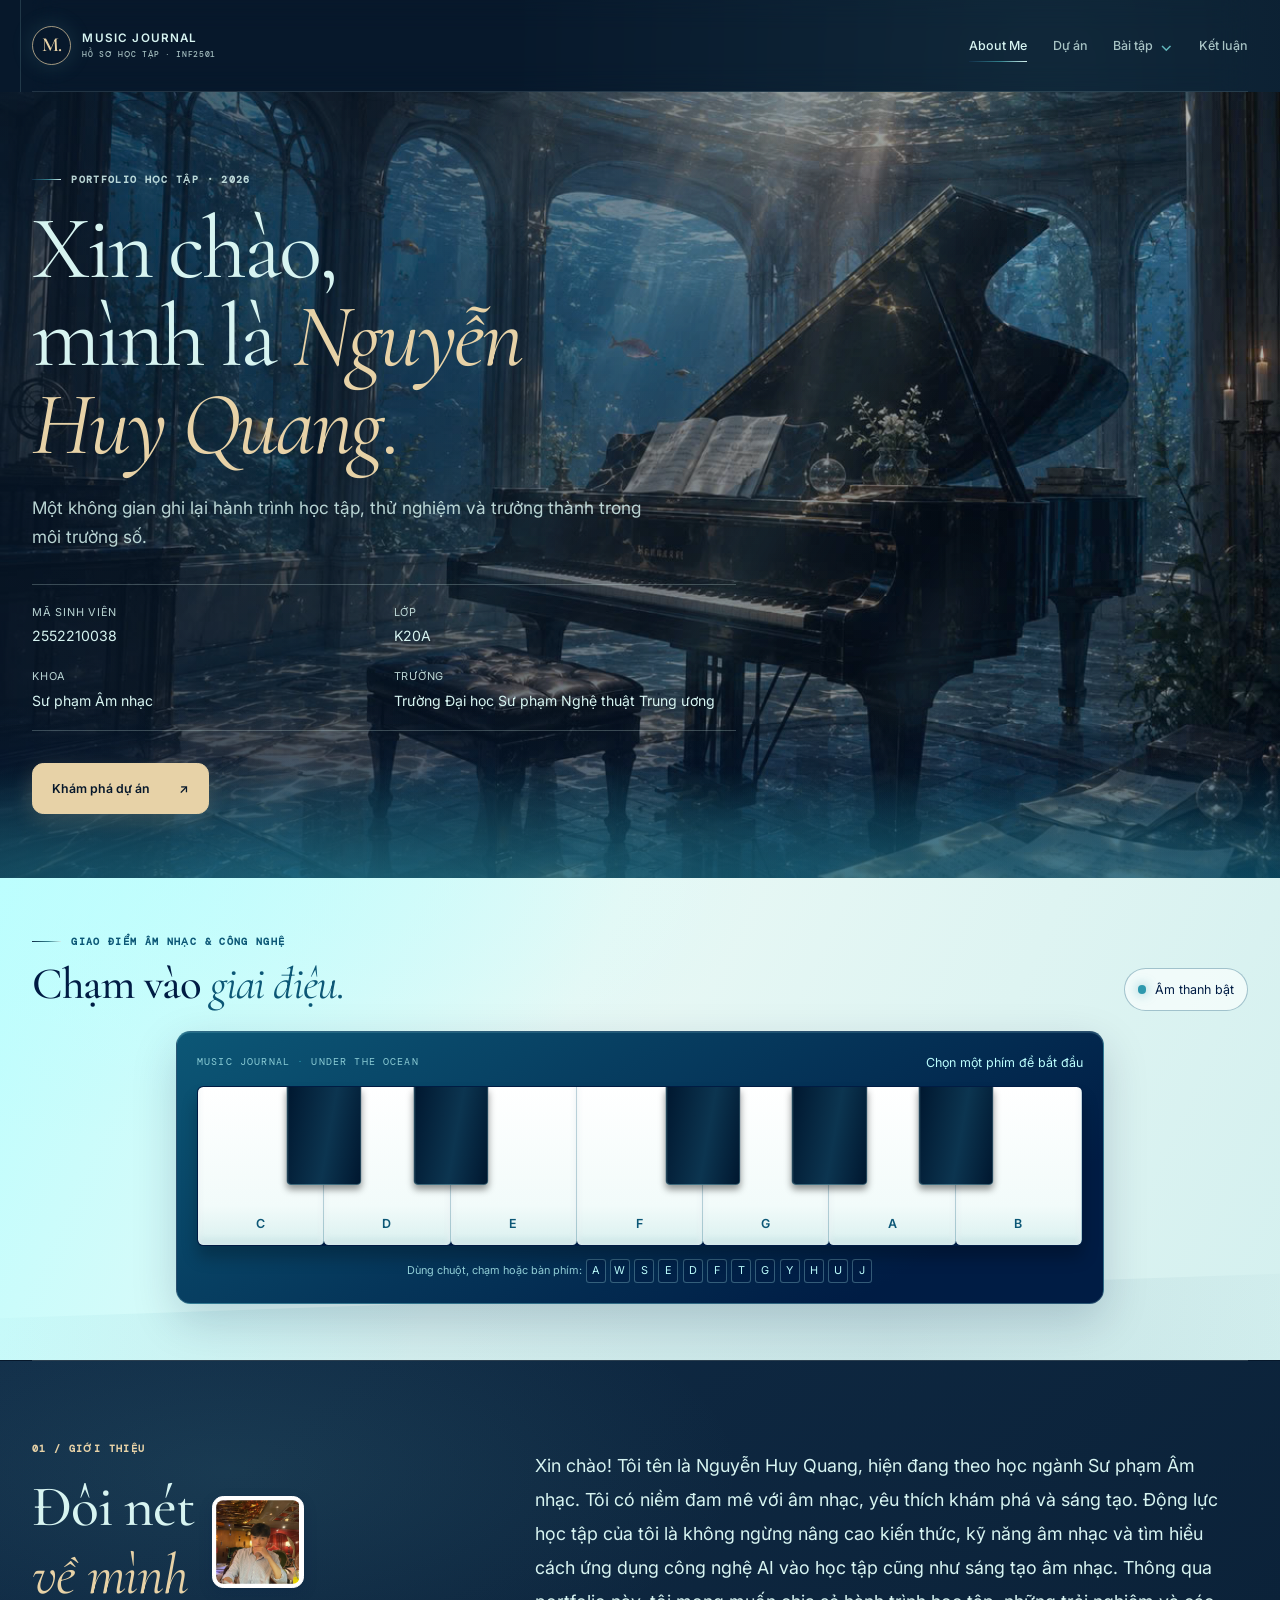
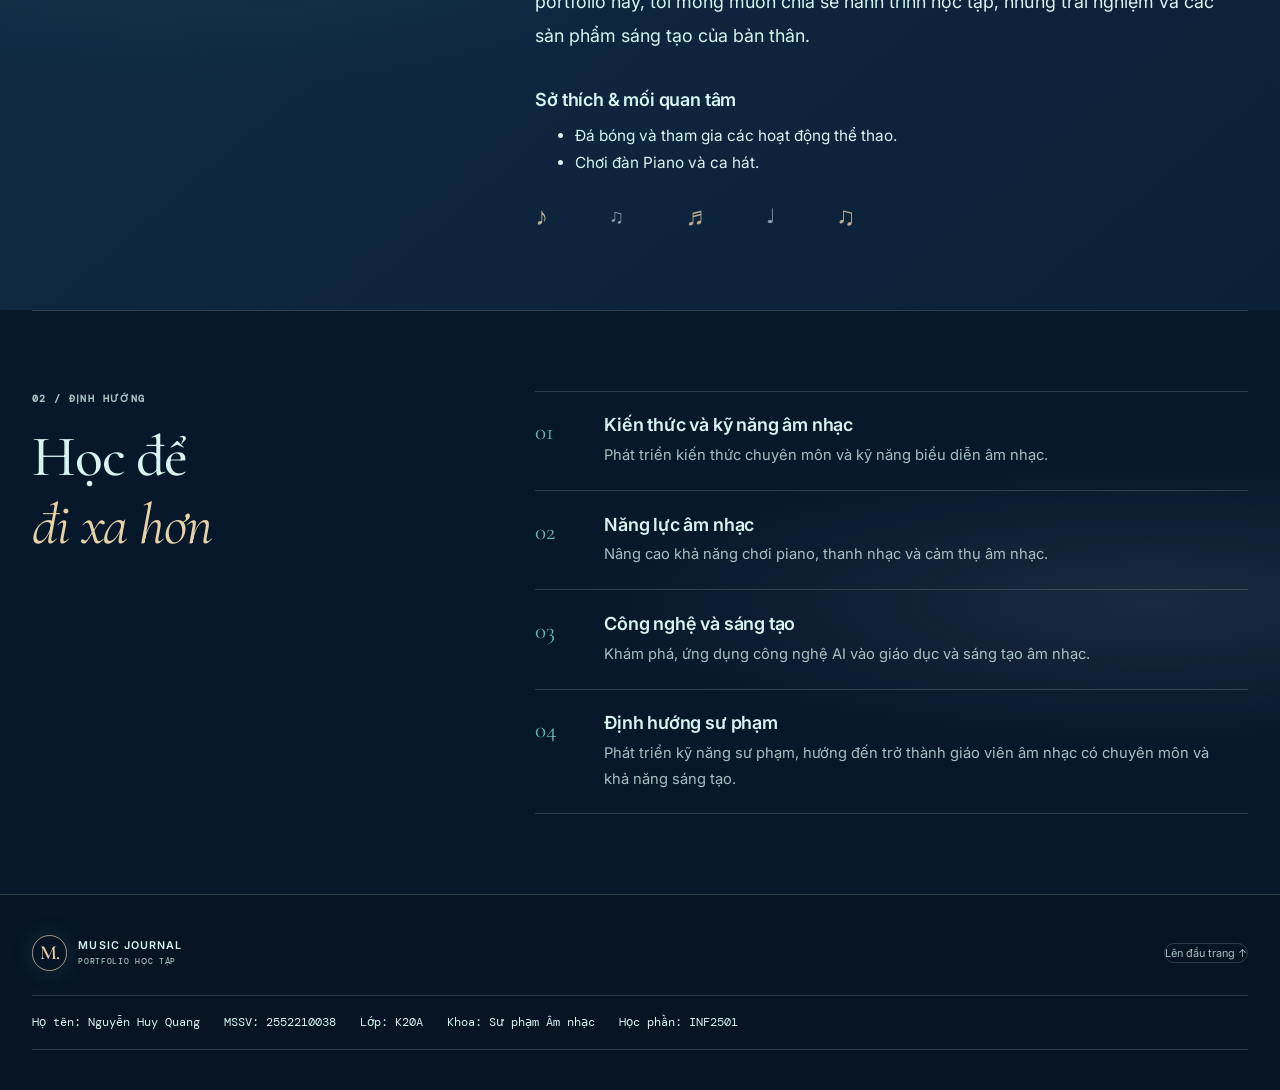
==== commit 56c14a6f: "style: update square avatar frame" ====
--- a/index.html
+++ b/index.html
@@ -83,7 +83,13 @@
     </section>
 
     <section class="intro-section page-shell section-rule" aria-labelledby="intro-title">
-      <div class="section-heading"><p class="eyebrow">01 / GIỚI THIỆU</p><h2 id="intro-title">Đôi nét<br><em>về mình</em></h2></div>
+      <div class="section-heading">
+        <p class="eyebrow">01 / GIỚI THIỆU</p>
+        <div class="intro-section__title-row">
+          <h2 id="intro-title">Đôi nét<br><em>về mình</em></h2>
+          <img class="intro-section__sticker" src="assets/images/AVT/avt.jpg" alt="Chân dung Nguyễn Huy Quang">
+        </div>
+      </div>
       <div class="prose">
         <p>Xin chào! Tôi tên là Nguyễn Huy Quang, hiện đang theo học ngành Sư phạm Âm nhạc. Tôi có niềm đam mê với âm nhạc, yêu thích khám phá và sáng tạo. Động lực học tập của tôi là không ngừng nâng cao kiến thức, kỹ năng âm nhạc và tìm hiểu cách ứng dụng công nghệ AI vào học tập cũng như sáng tạo âm nhạc. Thông qua portfolio này, tôi mong muốn chia sẻ hành trình học tập, những trải nghiệm và các sản phẩm sáng tạo của bản thân.</p>
         <h3>Sở thích & mối quan tâm</h3>
@@ -110,7 +116,6 @@
   <footer class="site-footer">
     <div class="site-footer__top"><a class="wordmark wordmark--footer" href="index.html"><span class="wordmark__mark" aria-hidden="true">M.</span><span>MUSIC JOURNAL<small>PORTFOLIO HỌC TẬP</small></span></a><a class="back-to-top" href="#main">Lên đầu trang ↑</a></div>
     <div class="site-footer__meta"><span>Họ tên: Nguyễn Huy Quang</span><span>MSSV: 2552210038</span><span>Lớp: K20A</span><span>Khoa: Sư phạm Âm nhạc</span><span>Học phần: INF2501</span></div>
-    <div class="site-footer__credits"><p>Nguồn tài liệu: [BỔ SUNG NGUỒN ĐƯỢC SỬ DỤNG]</p><p>Công cụ AI: [KHAI BÁO CÔNG CỤ AI VÀ MỤC ĐÍCH SỬ DỤNG]</p><small>© [NĂM] · Portfolio cá nhân</small></div>
   </footer>
 </body>
 </html>
--- a/assets/css/style.css
+++ b/assets/css/style.css
@@ -570,6 +570,32 @@
   font-size: 0.96rem;
 }
 
+.intro-section__title-row {
+  display: flex;
+  align-items: center;
+  gap: clamp(0.65rem, 1.8vw, 1.1rem);
+}
+
+.intro-section__title-row h2 {
+  flex: 0 1 auto;
+  min-width: 0;
+}
+
+.intro-section__sticker {
+  flex: 0 0 auto;
+  --sticker-size: clamp(4.5rem, 7.5vw, 5.75rem);
+  width: var(--sticker-size);
+  height: var(--sticker-size);
+  aspect-ratio: 1;
+  object-fit: cover;
+  object-position: 50% 34%;
+  padding: 0.2rem;
+  border: 1px solid #fff;
+  border-radius: 0.7rem;
+  background: #fff;
+  box-shadow: 0 0.35rem 0.85rem rgb(0 28 68 / 18%);
+}
+
 .intro-section .prose > p:first-child {
   color: var(--ink);
   font-size: 1.12rem;
@@ -1381,6 +1407,14 @@
 
   .section-heading h2 {
     font-size: clamp(2.65rem, 11vw, 3.8rem);
+  }
+
+  .intro-section__title-row {
+    gap: 0.65rem;
+  }
+
+  .intro-section__sticker {
+    --sticker-size: clamp(3.75rem, 18vw, 4.75rem);
   }
 
   .contact-band {
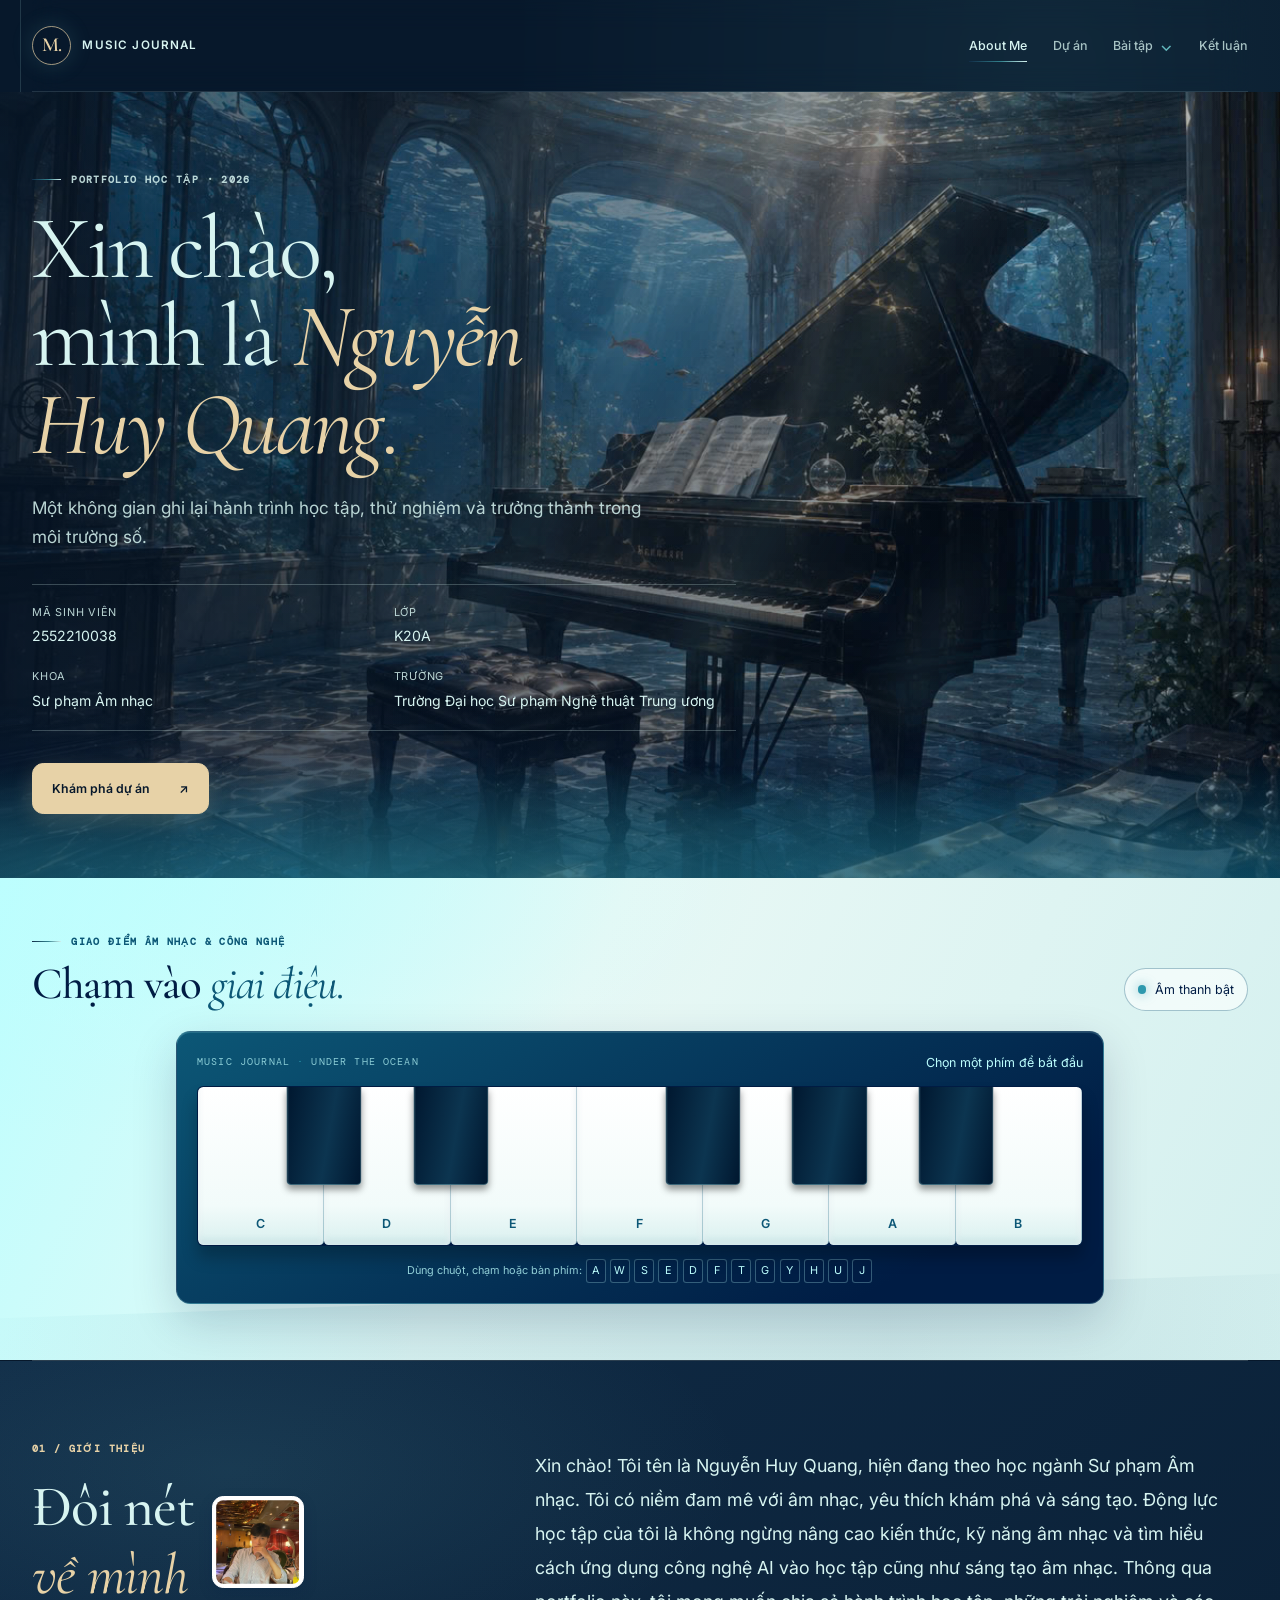
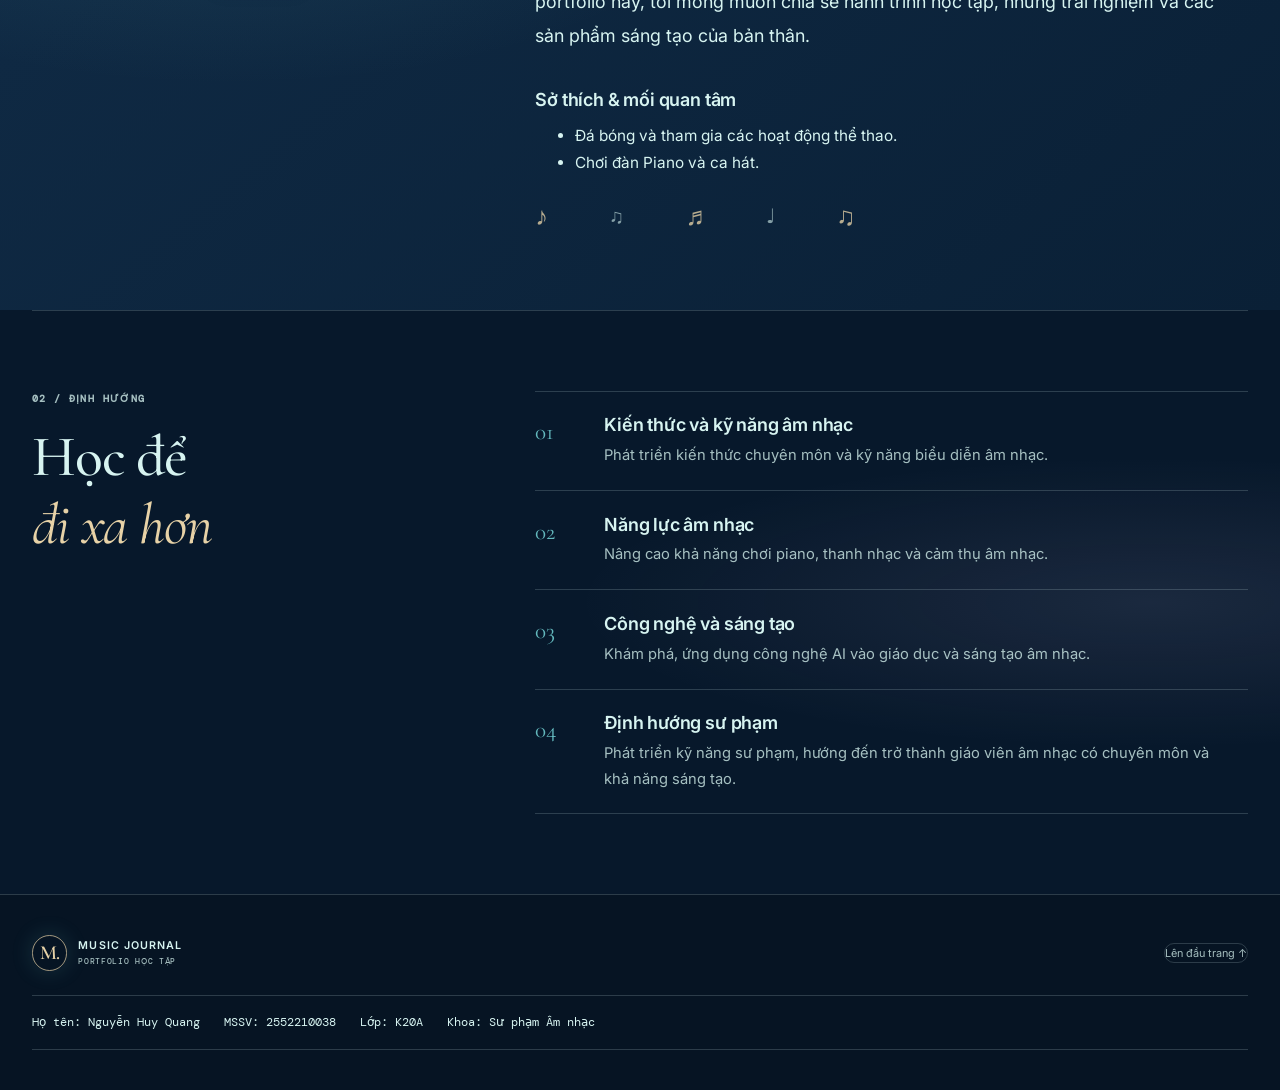
==== commit c7c2e6e7: "chore: remove INF2501 labels across website" ====
--- a/index.html
+++ b/index.html
@@ -13,7 +13,7 @@
 <body>
   <a class="skip-link" href="#main">Bỏ qua điều hướng</a>
   <header class="site-header">
-    <a class="wordmark" href="index.html" aria-label="Music Journal — trang About Me"><span class="wordmark__mark" aria-hidden="true">M.</span><span>MUSIC JOURNAL<small>HỒ SƠ HỌC TẬP · INF2501</small></span></a>
+    <a class="wordmark" href="index.html" aria-label="Music Journal — trang About Me"><span class="wordmark__mark" aria-hidden="true">M.</span><span>MUSIC JOURNAL</span></a>
     <nav class="site-nav" id="primary-navigation" aria-label="Điều hướng chính">
       <a href="index.html" aria-current="page">About Me</a>
       <a href="projects.html">Dự án</a>
@@ -115,7 +115,7 @@
   </main>
   <footer class="site-footer">
     <div class="site-footer__top"><a class="wordmark wordmark--footer" href="index.html"><span class="wordmark__mark" aria-hidden="true">M.</span><span>MUSIC JOURNAL<small>PORTFOLIO HỌC TẬP</small></span></a><a class="back-to-top" href="#main">Lên đầu trang ↑</a></div>
-    <div class="site-footer__meta"><span>Họ tên: Nguyễn Huy Quang</span><span>MSSV: 2552210038</span><span>Lớp: K20A</span><span>Khoa: Sư phạm Âm nhạc</span><span>Học phần: INF2501</span></div>
+    <div class="site-footer__meta"><span>Họ tên: Nguyễn Huy Quang</span><span>MSSV: 2552210038</span><span>Lớp: K20A</span><span>Khoa: Sư phạm Âm nhạc</span></div>
   </footer>
 </body>
 </html>
